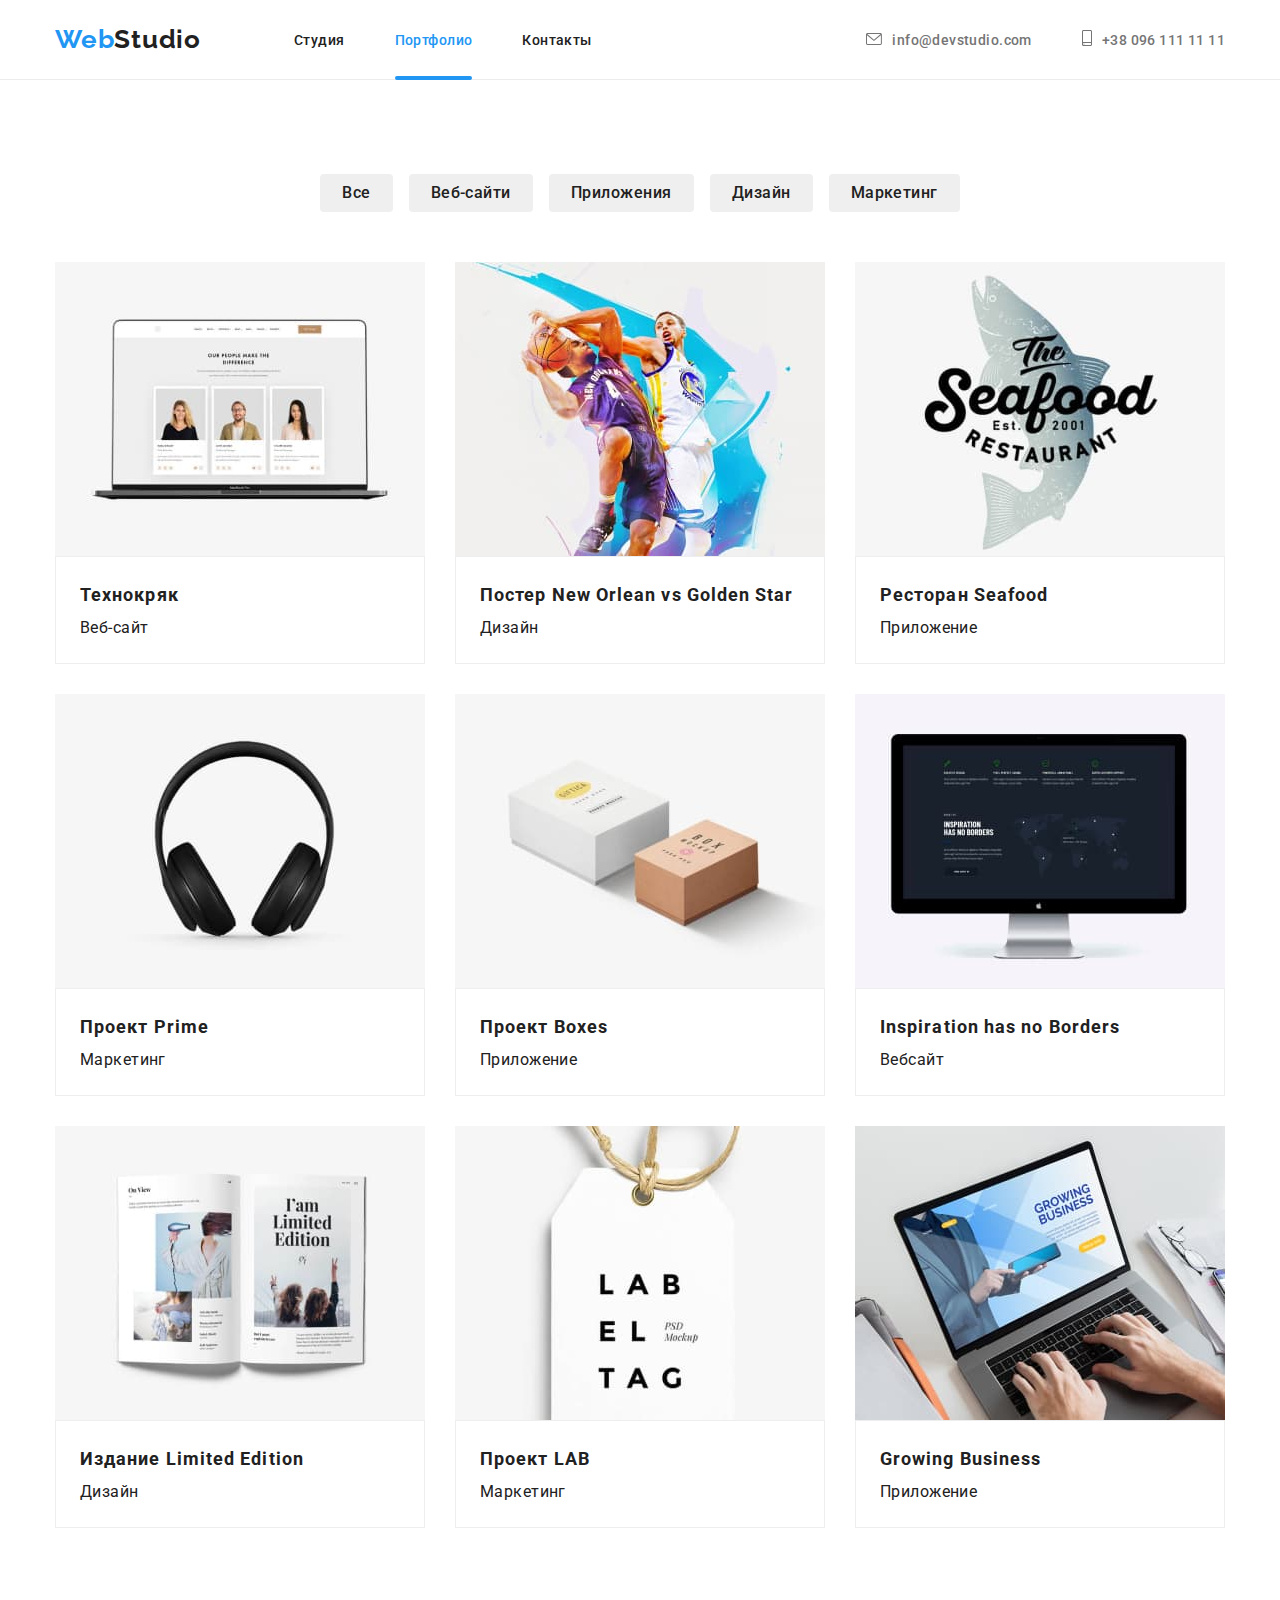
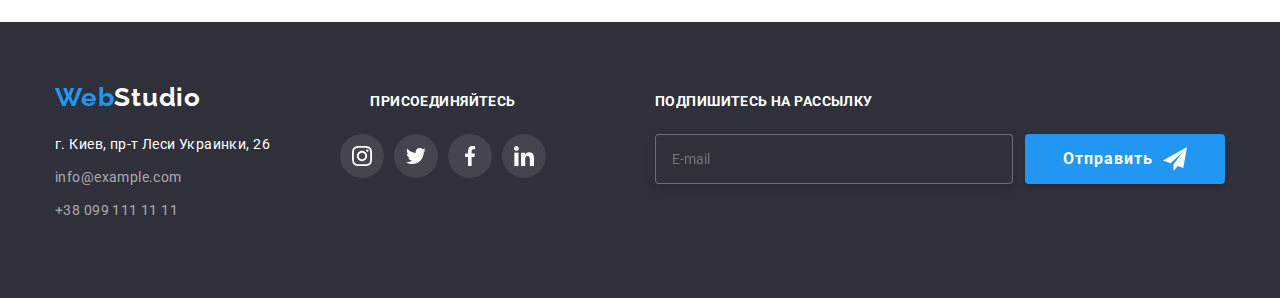
==== portfolio.html @ aaa4b431 "second" ====
<!DOCTYPE html>
<html lang="ru">
  <head>
    <meta charset="UTF-8" />
    <meta http-equiv="X-UA-Compatible" content="IE=edge" />
    <meta name="viewport" content="width=device-width, initial-scale=1.0" />
    <title>WebStudio</title>
    <link
      href="https://fonts.googleapis.com/css2?family=Raleway:wght@700&family=Roboto:wght@400;500;700;900&display=swap"
      rel="stylesheet"
    />
    <link
      rel="stylesheet"
      href="https://cdnjs.cloudflare.com/ajax/libs/modern-normalize/1.0.0/modern-normalize.min.css"
    />
    <link rel="stylesheet" href="./css/style.css" />
    <link rel="stylesheet" href="./css/main.min.css" />
  </head>

  <body class="body">
     <header class="header">
      <div class="conteiner">
        <a href="" class="logo header__logo"><span>Web</span>Studio </a>
        <nav class="nav">
          <ul class="nav__list list">
            <li class="nav__item">
              <a
                class="link  nav__top-link"
                target="_blank"
                href="./index.html"
              >
                Студия</a
              >
            </li>
            <li class="nav__item">
              <a
                class="link currentlink nav__top-link"
                target="_blank"
                href="./portfolio.html"
                >Портфолио</a
              >
            </li>
            <li>
              <a class="link nav__top-link" target="_blank" href="">Контакты</a>
            </li>
          </ul>
        </nav>
        <ul class="list-link list">
          <li class="list-link__item">
            <a class="list-link__contact mail" href="mailto:info@devstudio.com">
              <div class="icon">
              <svg class="list-link__icon" width="16" height="12">
                <use href="./image/symbol-defs.svg#icon-envelope"></use></svg >
              </div>
              info@devstudio.com</a
            >
            <li class="list-link__item">
            <a class="list-link__contact tel" href="tel:+380961111111">
              <div class="icon">
              <svg class="list-link__icon" width="10" height="16">
                <use href="./image/symbol-defs.svg#icon-smartphone"></use></svg>
              </div>
                +38 096 111 11 11</a
            >
          </li>
          </li>
        </ul>
        <button type="button" class="menu-open-btn">
          <svg class="mobile-open-icon" width="40" height="40">
            <use href="./image/symbol-defs.svg#icon-menu-mob"></use>
          </svg>
        </button>
      </div>
      <div class="mob-menu is-hidden">
        <div class="conteiner">
          <div class="mob-menu-top">
            <button type="button" class="menu-close-btn">
              <svg class="mobile-close-icon" width="40" height="40">
                <use href="./image/symbol-defs.svg#icon-close-mob"></use>
              </svg>
            </button>
            <ul class="mob-menu-list list">
              <li class="mob-menu-item">
                <a
                  class="link currentlink mob-link"
                  target="_blank"
                  href="./index.html"
                >
                  Студия</a
                >
              </li>
              <li class="mob-menu-item">
                <a class="link mob-link" target="_blank" href="./portfolio.html"
                  >Портфолио</a
                >
              </li>
              <li class="mob-menu-item">
                <a class="link mob-link" target="_blank" href="">Контакты</a>
              </li>
            </ul>
          </div>
          <div class="mob-menu-bottom">
            <div class="mob-connect">
              <ul class="mob-connect-list list">
                <li class="mob-connect-item">
                  <a
                    class="mob-connect-link-phone tel link"
                    href="tel:+380961111111"
                  >
                    +38 096 111 11 11</a
                  >
                </li>
                <li class="mob-connect-item">
                  <a
                    class="mob-connect-link-email mail link"
                    href="mailto:info@devstudio.com"
                  >
                    info@devstudio.com</a
                  >
                </li>
              </ul>

              <ul class="mob-soc-list list">
                <li class="mob-soc-item">Instagram</li>
                <li class="mob-soc-item">Twitter</li>
                <li class="mob-soc-item">Facebook</li>
                <li class="mob-soc-item">LinkedIn</li>
              </ul>
            </div>
          </div>
        </div>
      </div>
    </header>
    <main>
      <section class="filter section">
        <div class="conteiner">
          <h1 class="visually-hidden">Фильтр</h1>
          <ul class="filter__btn-list list">
            <li class="filter__item">
              <button type="button" class="filter__btn">Все</button>
            </li>
            <li class="filter__item">
              <button type="button" class="filter__btn">Веб-сайти</button>
            </li>
            <li class="filter__item">
              <button type="button" class="filter__btn">Приложения</button>
            </li>
            <li class="filter__item">
              <button type="button" class="filter__btn">Дизайн</button>
            </li>
            <li class="filter__item">
              <button type="button" class="filter__btn">Маркетинг</button>
            </li>
          </ul>
          <ul class="portfolio__list card__set list">
            <li class="card__item portfolio__item">
              <a
                href=""
                target="_blank"
                rel="noopener noreferrer"
                class="portfolio__link link"
              >
                <div class="portfolio__bac">
                  <picture>
                    <source
                      srcset="
                        ./image/img-10.jpg         1x,
                        ./image/portf-des@2x-1.jpg 2x
                      "
                      media="(min-width: 1200px)"
                    />
                    <source
                      srcset="
                        ./image/portf-tab-1.jpg    1x,
                        ./image/portf-tab-1@2x.jpg 2x
                      "
                      media="(min-width: 768px)"
                    />
                    <source
                      srcset="
                        ./image/portf-mob-1.jpg    1x,
                        ./image/portf-mob-1@2x.jpg 2x
                      "
                      media="(max-width: 767px)"
                    />
                    <img src="./image/img-10.jpg" alt="Вебсайт" />
                  </picture>
                  <p class="portfolio__bac-text">
                    Ресурс предлагает комплексные предложения с разным уровнем
                    функционала и сервисов. Все это позволит посетителю получить
                    исчерпывающие сведения о компании или частном лице.
                  </p>
                </div>
                <div class="portfolio__footer">
                  <h2 class="portfolio__title">Технокряк</h2>
                  <p class="portfolio__text">Веб-сайт</p>
                </div>
              </a>
            </li>

            <li class="card__item portfolio__item">
              <a
                href=""
                target="_blank"
                rel="noopener noreferrer"
                class="portfolio__link link"
              >
                <div class="portfolio__bac">
                  <picture>
                    <source
                      srcset="./image/22.jpg 1x, ./image/portf-des@2x-2.jpg 2x"
                      media="(min-width: 1200px)"
                    />
                    <source
                      srcset="
                        ./image/portf-tab-2.jpg    1x,
                        ./image/portf-tab-2@2x.jpg 2x
                      "
                      media="(min-width: 768px)"
                    />
                    <source
                      srcset="
                        ./image/portf-mob-2.jpg    1x,
                        ./image/portf-mob-2@2x.jpg 2x
                      "
                      media="(max-width: 767px)"
                    />
                    <img src="./image/22.jpg" alt="Дизайн" />
                  </picture>

                  <p class="portfolio__bac-text">
                    Ресурс предлагает комплексные предложения с разным уровнем
                    функционала и сервисов. Все это позволит посетителю получить
                    исчерпывающие сведения о компании или частном лице.
                  </p>
                </div>
                <div class="portfolio__footer">
                  <h2 class="portfolio__title">
                    Постер New Orlean vs Golden Star
                  </h2>
                  <p class="portfolio__text">Дизайн</p>
                </div>
              </a>
            </li>

            <li class="card__item portfolio__item">
              <a
                href=""
                target="_blank"
                rel="noopener noreferrer"
                class="portfolio__link link"
              >
                <div class="portfolio__bac">
                  <picture>
                    <source
                      srcset="./image/33.jpg 1x, ./image/portf-des@2x-3.jpg 2x"
                      media="(min-width: 1200px)"
                    />
                    <source
                      srcset="
                        ./image/portf-tab-3.jpg    1x,
                        ./image/portf-tab-3@2x.jpg 2x
                      "
                      media="(min-width: 768px)"
                    />
                    <source
                      srcset="
                        ./image/portf-mob-3.jpg    1x,
                        ./image/portf-mob-3@2x.jpg 2x
                      "
                      media="(max-width: 767px)"
                    />
                    <img src="./image/33.jpg" alt="Логотип" />
                  </picture>
                  <p class="portfolio__bac-text">
                    Ресурс предлагает комплексные предложения с разным уровнем
                    функционала и сервисов. Все это позволит посетителю получить
                    исчерпывающие сведения о компании или частном лице.
                  </p>
                </div>
                <div class="portfolio__footer">
                  <h2 class="portfolio__title">Ресторан Seafood</h2>
                  <p class="portfolio__text">Приложение</p>
                </div>
              </a>
            </li>

            <li class="card__item portfolio__item">
              <a
                href=""
                target="_blank"
                rel="noopener noreferrer"
                class="portfolio__link link"
              >
                <div class="portfolio__bac">
                  <picture>
                    <source
                      srcset="./image/44.jpg 1x, ./image/portf-des@2x-4.jpg 2x"
                      media="(min-width: 1200px)"
                    />
                    <source
                      srcset="
                        ./image/portf-tab-4.jpg    1x,
                        ./image/portf-tab-4@2x.jpg 2x
                      "
                      media="(min-width: 768px)"
                    />
                    <source
                      srcset="
                        ./image/portf-mob-4.jpg    1x,
                        ./image/portf-mob-4@2x.jpg 2x
                      "
                      media="(max-width: 767px)"
                    />
                    <img src="./image/44.jpg" alt="Наушники" />
                  </picture>

                  <p class="portfolio__bac-text">
                    Ресурс предлагает комплексные предложения с разным уровнем
                    функционала и сервисов. Все это позволит посетителю получить
                    исчерпывающие сведения о компании или частном лице.
                  </p>
                </div>
                <div class="portfolio__footer">
                  <h2 class="portfolio__title">Проект Prime</h2>
                  <p class="portfolio__text">Маркетинг</p>
                </div>
              </a>
            </li>

            <li class="card__item portfolio__item">
              <a
                href=""
                target="_blank"
                rel="noopener noreferrer"
                class="portfolio__link link"
              >
                <div class="portfolio__bac">
                  <picture>
                    <source
                      srcset="./image/55.jpg 1x, ./image/portf-des@2x-5.jpg 2x"
                      media="(min-width: 1200px)"
                    />
                    <source
                      srcset="
                        ./image/portf-tab-5.jpg    1x,
                        ./image/portf-tab-5@2x.jpg 2x
                      "
                      media="(min-width: 768px)"
                    />
                    <source
                      srcset="
                        ./image/portf-mob-5.jpg    1x,
                        ./image/portf-mob-5@2x.jpg 2x
                      "
                      media="(max-width: 767px)"
                    />
                    <img src="./image/55.jpg" alt="Коробки" />
                  </picture>
                  <p class="portfolio__bac-text">
                    Ресурс предлагает комплексные предложения с разным уровнем
                    функционала и сервисов. Все это позволит посетителю получить
                    исчерпывающие сведения о компании или частном лице.
                  </p>
                </div>
                <div class="portfolio__footer">
                  <h2 class="portfolio__title">Проект Boxes</h2>
                  <p class="portfolio__text">Приложение</p>
                </div>
              </a>
            </li>

            <li class="card__item portfolio__item">
              <a
                href=""
                target="_blank"
                rel="noopener noreferrer"
                class="portfolio__link link"
              >
                <div class="portfolio__bac">
                  <picture>
                    <source
                      srcset="./image/66.jpg 1x, ./image/portf-des@2x-6.jpg 2x"
                      media="(min-width: 1200px)"
                    />
                    <source
                      srcset="
                        ./image/portf-tab-6.jpg    1x,
                        ./image/portf-tab-6@2x.jpg 2x
                      "
                      media="(min-width: 768px)"
                    />
                    <source
                      srcset="
                        ./image/portf-mob-6.jpg    1x,
                        ./image/portf-mob-6@2x.jpg 2x
                      "
                      media="(max-width: 767px)"
                    />
                    <img src="./image/66.jpg" alt="Компьютер" />
                  </picture>

                  <p class="portfolio__bac-text">
                    Ресурс предлагает комплексные предложения с разным уровнем
                    функционала и сервисов. Все это позволит посетителю получить
                    исчерпывающие сведения о компании или частном лице.
                  </p>
                </div>
                <div class="portfolio__footer">
                  <h2 class="portfolio__title">Inspiration has no Borders</h2>
                  <p class="portfolio__text">Вебсайт</p>
                </div>
              </a>
            </li>

            <li class="card__item portfolio__item">
              <a
                href=""
                target="_blank"
                rel="noopener noreferrer"
                class="portfolio__link link"
              >
                <div class="portfolio__bac">
                  <picture>
                    <source
                      srcset="./image/77.jpg 1x, ./image/portf-des@2x-7.jpg 2x"
                      media="(min-width: 1200px)"
                    />
                    <source
                      srcset="
                        ./image/portf-tab-7.jpg    1x,
                        ./image/portf-tab-7@2x.jpg 2x
                      "
                      media="(min-width: 768px)"
                    />
                    <source
                      srcset="
                        ./image/portf-mob-7.jpg    1x,
                        ./image/portf-mob-7@2x.jpg 2x
                      "
                      media="(max-width: 767px)"
                    />
                    <img src="./image/77.jpg" alt="Журнал" />
                  </picture>

                  <p class="portfolio__bac-text">
                    Ресурс предлагает комплексные предложения с разным уровнем
                    функционала и сервисов. Все это позволит посетителю получить
                    исчерпывающие сведения о компании или частном лице.
                  </p>
                </div>
                <div class="portfolio__footer">
                  <h2 class="portfolio__title">Издание Limited Edition</h2>
                  <p class="portfolio__text">Дизайн</p>
                </div>
              </a>
            </li>

            <li class="card__item portfolio__item">
              <a
                href=""
                target="_blank"
                rel="noopener noreferrer"
                class="portfolio__link link"
              >
                <div class="portfolio__bac">
                  <picture>
                    <source
                      srcset="./image/88.jpg 1x, ./image/portf-des@2x-8.jpg 2x"
                      media="(min-width: 1200px)"
                    />
                    <source
                      srcset="
                        ./image/portf-tab-8.jpg    1x,
                        ./image/portf-tab-8@2x.jpg 2x
                      "
                      media="(min-width: 768px)"
                    />
                    <source
                      srcset="
                        ./image/portf-mob-8.jpg    1x,
                        ./image/portf-mob-8@2x.jpg 2x
                      "
                      media="(max-width: 767px)"
                    />
                    <img src="./image/88.jpg" alt="Этикетка" />
                  </picture>

                  <p class="portfolio__bac-text">
                    Ресурс предлагает комплексные предложения с разным уровнем
                    функционала и сервисов. Все это позволит посетителю получить
                    исчерпывающие сведения о компании или частном лице.
                  </p>
                </div>
                <div class="portfolio__footer">
                  <h2 class="portfolio__title">Проект LAB</h2>
                  <p class="portfolio__text">Маркетинг</p>
                </div>
              </a>
            </li>

            <li class="card__item portfolio__item">
              <a
                href=""
                target="_blank"
                rel="noopener noreferrer"
                class="portfolio__link link"
              >
                <div class="portfolio__bac">
                  <picture>
                    <source
                      srcset="./image/99.jpg 1x, ./image/portf-des@2x-9.jpg 2x"
                      media="(min-width: 1200px)"
                    />
                    <source
                      srcset="
                        ./image/portf-tab-9.jpg    1x,
                        ./image/portf-tab-9@2x.jpg 2x
                      "
                      media="(min-width: 768px)"
                    />
                    <source
                      srcset="
                        ./image/portf-mob-9.jpg    1x,
                        ./image/portf-mob-9@2x.jpg 2x
                      "
                      media="(max-width: 767px)"
                    />
                    <img src="./image/99.jpg" alt="Ноутбук" />
                  </picture>

                  <p class="portfolio__bac-text">
                    Ресурс предлагает комплексные предложения с разным уровнем
                    функционала и сервисов. Все это позволит посетителю получить
                    исчерпывающие сведения о компании или частном лице.
                  </p>
                </div>
                <div class="portfolio__footer">
                  <h2 class="portfolio__title">Growing Business</h2>
                  <p class="portfolio__text">Приложение</p>
                </div>
              </a>
            </li>
          </ul>
        </div>
      </section>
    </main>
     <footer class="footer">
      <div class="conteiner footer-conteiner">
        <div class="footer__top">
        <div class="footer__contant">
          <a href="" class="logo footer__logo"
            >Web<span class="logo__footer-accent">Studio</span></a
          >
          <address>
            <ul class="footer__list list">
              <li class="footer__item">
                <a
                  href="https://goo.gl/maps/t49kkBEcWEuTb8Tj7"
                  target="_blank"
                  rel="noopener noreferrer"
                  class="footer__link address link"
                  >г. Киев, пр-т Леси Украинки, 26</a
                >
              </li>
              <li class="footer__item">
                <a href="mailto:info@example.com" class="footer__link footer-address link"
                  >info@example.com</a
                >
              </li>
              <li class="footer__item">
                <a href="tel:+380991111111" class="footer__link footer-address link"
                  >+38 099 111 11 11</a
                >
              </li>
            </ul>
          </address>
        </div>
        <div class="footer__soc-contant">
          <p class="footer__title">присоединяйтесь</p>
          <ul class="soc__list list">
            <li class="soc__item">
              <a
                href=""
                target="_blank"
                rel="noopener noreferrer"
                class="soc__link link"
              >
                <svg class="soc__icon" width="20px" height="20px">
                  <use href="./image/symbol-defs.svg#icon-instagram-2"></use>
                </svg>
              </a>
            </li>
            <li class="soc__item">
              <a
                href=""
                target="_blank"
                rel="noopener noreferrer"
                class="soc__link link"
              >
                <svg class="soc__icon" width="20px" height="20px">
                  <use href="./image/symbol-defs.svg#icon-Group"></use>
                </svg>
              </a>
            </li>
            <li class="soc__item">
              <a
                href=""
                target="_blank"
                rel="noopener noreferrer"
                class="soc__link link"
              >
                <svg class="soc__icon" width="20px" height="20px">
                  <use href="./image/symbol-defs.svg#icon-facebook-1"></use>
                </svg>
              </a>
            </li>
            <li class="soc__item">
              <a
                href=""
                target="_blank"
                rel="noopener noreferrer"
                class="soc__link link"
              >
                <svg class="soc__icon" width="20px" height="20px">
                  <use href="./image/symbol-defs.svg#icon-linkedin-1"></use>
                </svg>
              </a>
            </li>
          </ul>
        </div>
        </div>
        <div class="footer__form-contant">
          <p class="footer__title footer__title-soc">Подпишитесь на рассылку</p>
          <form class="footer__send">
            <div class="footer__form-wrap">
            <input
              type="email"
              class="footer__input"
              name="E-mail"
              placeholder="E-mail"
            />
            <button type="submit" class="hero__btn footer__btn btn">
              Отправить
              <svg class="footer__send-icon" width="24px" height="24px">
                <use href="./image/symbol-defs.svg#icon-send"></use>
              </svg>
            </button>
          </form>
          </div>
        </div>
      </div>
    </footer>
    <script src="./js/modal.js"></script>
    <script src="./js/mobile-menu.js"></script>
  </body>
</html>
---- css/main.min.css ----
.body{font-family:"Roboto",sans-serif;font-weight:400;font-size:14px;line-height:1.71;letter-spacing:.03em;color:var(--dark-color)}.link{text-decoration:none;color:inherit}.list{list-style:none}h1,h2,h3,h4,h5,p{margin:0}ul,ol{margin:0;padding-left:0}button{cursor:pointer}img{display:block;max-width:100%;height:auto;width:100%}.logo{font-family:"Raleway",sans-serif;font-weight:700;font-size:26px;line-height:1.2;letter-spacing:.03em;color:var(--blue-color);text-decoration:none}.logo__header-accent{color:var(--logo-color)}.logo__footer-accent{color:var(--white-color)}.section{padding-top:60px;padding-bottom:60px}@media screen and (min-width: 1200px){.section{padding-top:94px;padding-bottom:94px}}.card-set{display:flex;flex-wrap:wrap;column-gap:var(--card-gap-left);row-gap:var(--card-gap-top)}@media screen and (min-width: 768px){.card-set{--card-item: 2}}.card-item{flex-basis:calc((100% - (var(--card-item) - 1)*var(--card-gap-left))/var(--card-item))}.conteiner{width:100%;margin:auto;padding-left:15px;padding-right:15px}@media screen and (min-width: 480px){.conteiner{width:480px}}@media screen and (min-width: 768px){.conteiner{width:780px}}@media screen and (min-width: 1200px){.conteiner{width:1200px}}.item-title{font-weight:700;font-size:14px;line-height:1.14;letter-spacing:.03em;text-transform:uppercase}.title{font-weight:700;font-size:36px;line-height:1.16;text-align:center;margin-bottom:50px;letter-spacing:.03em;color:var(--black-color)}.button{font-weight:700;font-size:16px;line-height:1.88;display:flex;align-items:center;text-align:center;letter-spacing:.06em;color:var(--white-color)}.button__btn:hover,.button__btn:focus{background-color:var(--dark-blue-color)}.soc__list{display:flex;justify-content:center}.soc__item{width:44px;height:44px;margin-right:10px}.soc__item:last-child{margin-right:0}.soc__link{width:100%;height:100%;border-radius:50%;display:flex;align-items:center;justify-content:center;transition:fill var(--cubic-bezier),background-color var(--cubic-bezier)}.soc__link:hover,.soc__link:focus{background-color:var(--blue-color);color:var(--white-color)}.soc__icon{fill:currentColor}.header__logo{font-size:24px;font-weight:700;line-height:1.17;text-decoration:none;font-family:"Raleway",sans-serif;color:var(--black-color)}@media screen and (min-width: 1200px){.header__logo{font-size:26px;line-height:1.19}}.link{color:var(--black-color);text-decoration:none}.header__logo{padding:16px 0}@media screen and (min-width: 768px){.header__logo{margin-right:88px;padding:26px 0}}@media screen and (min-width: 1200px){.header__logo{margin-right:93px;padding-top:24px;padding-bottom:25px}}.header{height:80px;border-bottom:1px solid #ececec;width:100vw;max-height:60px}@media screen and (min-width: 768px){.header{max-height:80px}}.header .conteiner{display:flex;align-items:center}.currentlink{color:var(--blue-color)}span{color:var(--blue-color)}.nav{display:none}@media screen and (min-width: 768px){.nav{display:flex}}.nav__list{font-size:14px;font-weight:500;line-height:1.19;letter-spacing:.02;display:flex;align-items:center;color:var(--black-color)}.list-link{display:none}@media screen and (min-width: 768px){.list-link{display:flex;flex-wrap:wrap;margin-left:84px;align-items:center}}@media screen and (min-width: 768px)and (min-width: 1200px){.list-link{flex-wrap:nowrap;margin-left:auto}}.nav__top-link{transition:color var(--cubic-bezier)}.nav__top-link:hover,.nav__top-link:focus{color:var(--blue-color)}.list-link__icon{fill:var(--dark-color);margin-right:8px}@media screen and (min-width: 1200px){.list-link__icon{margin-right:10px}}.list-link__contact:hover .list-link__icon,.list-link__contact:focus .list-link__icon{fill:var(--blue-color)}.list-link__contact{font-size:12px;line-height:1.1666666667;font-weight:500;text-decoration:none;color:var(--dark-color);display:flex;align-items:center;transition:color var(--cubic-bezier)}@media screen and (min-width: 1200px){.list-link__contact{font-size:14px;line-height:1.1428571429}}.list-link__contact:hover,.list-link__contact:focus{color:var(--blue-color)}.list-link__item:not(:last-child){margin-bottom:10px}@media screen and (min-width: 1200px){.list-link__item:not(:last-child){margin-bottom:0;margin-right:50px}}.nav__item{position:relative}.nav__item:not(:last-child){margin-right:50px}@media screen and (min-width: 768px){.link.currentlink::after{content:"";position:absolute;width:100%;height:4px;background-color:var(--blue-color);border-radius:2px;left:0;bottom:-32px}}.menu-open-btn{display:block;margin-left:auto;background-color:var(--white-color);border:none}.menu-close-btn{position:absolute;top:12px;right:25px;display:block;background-color:var(--white-color);border:none}.menu-open-btn:hover,.menu-close-btn:hover{fill:var(--blue-color)}@media screen and (min-width: 768px){.menu-open-btn{display:none}}.mob-menu{position:fixed;top:0;left:0;z-index:10;background-color:var(--white-color);width:100vw;height:100vh}.mob-menu .conteiner{position:relative;padding-top:48px;padding-bottom:48px;padding-left:40px;display:flex;flex-direction:column;justify-content:space-between;align-items:flex-start;height:100%;overflow-y:auto}@media screen and (min-width: 768px){.mob-menu{display:none}}.mob-menu-item{font-weight:500;font-size:40px;line-height:1.175;letter-spacing:.02em;color:var(--black-color)}.mob-menu-item .mob-link:hover{color:var(--blue-color)}.mob-menu-item:not(:last-child){margin-bottom:36px}.mob-connect-item:not(:last-child){margin-bottom:32px}.mob-connect-link-phone{font-weight:500;font-size:34px;line-height:1.1764705882;letter-spacing:.02em;color:var(--blue-color)}.mob-connect-link-email{font-weight:500;font-size:24px;line-height:1.1666666667;letter-spacing:.02em;color:var(--dark-color)}.mob-soc-list{position:relative;display:flex;flex-wrap:wrap;margin-top:64px;font-weight:500;font-size:18px;line-height:1.2222222222;letter-spacing:.02em;color:var(--blue-color)}.mob-soc-item:not(:last-child){margin-right:10px;padding-right:10px;border-right:1px solid rgba(33,33,33,.2)}.hero{max-width:767px;height:400px;margin:auto;padding:118px 0;text-align:center;background-color:var(--footer-color);background-image:linear-gradient(rgba(47, 48, 58, 0.4), rgba(47, 48, 58, 0.4)),url(../image/header-mob.jpg);background-repeat:no-repeat;background-size:cover}@media(min-device-pixel-ratio: 2),(min-resolution: 192dpi),(min-resolution: 2dppx){.hero{background-image:linear-gradient(rgba(47, 48, 58, 0.4), rgba(47, 48, 58, 0.4)),url(../image/header-mob2x.jpg)}}@media screen and (min-width: 768px){.hero{max-width:1199px;background-image:linear-gradient(rgba(47, 48, 58, 0.4), rgba(47, 48, 58, 0.4)),url(../image/header-tab.jpg)}}@media screen and (min-width: 768px)and (min-device-pixel-ratio: 2),screen and (min-width: 768px)and (min-resolution: 192dpi),screen and (min-width: 768px)and (min-resolution: 2dppx){.hero{background-image:linear-gradient(rgba(47, 48, 58, 0.4), rgba(47, 48, 58, 0.4)),url(../image/header-tab2x.jpg)}}@media screen and (min-width: 1200px){.hero{max-width:1600px;height:600px;padding:200px 0;background-image:linear-gradient(rgba(47, 48, 58, 0.4), rgba(47, 48, 58, 0.4)),url(../image/hero.jpg)}}@media screen and (min-width: 1200px)and (min-device-pixel-ratio: 2),screen and (min-width: 1200px)and (min-resolution: 192dpi),screen and (min-width: 1200px)and (min-resolution: 2dppx){.hero{background-image:linear-gradient(rgba(47, 48, 58, 0.4), rgba(47, 48, 58, 0.4)),url(../image/hero-2x.jpg)}}.hero__title{font-size:26px;font-weight:900;line-height:1.6;letter-spacing:.06em;margin-right:auto;margin-left:auto;text-align:center;text-transform:uppercase;color:var(--white-color);margin-bottom:30px}@media screen and (min-width: 1200px){.hero__title{font-size:44px;line-height:1.4;max-width:700px}}.hero__btn{font-family:inherit;font-weight:700;font-size:16px;line-height:1.88;border:0px;min-width:200px;margin-left:auto;margin-right:auto;display:flex;justify-content:center;align-items:center;padding:10px 32px;letter-spacing:.06em;color:var(--white-color);background-color:var(--blue-color);box-shadow:0px 4px 4px rgba(0,0,0,.15);border-radius:4px;transition:background-color var(--cubic-bezier),box-shadow var(--cubic-bezier),border-radius var(--cubic-bezier)}.hero__btn:hover,.hero__btn:focus{background-color:var(--dark-blue-color)}.peculiarities__list{display:flex;flex-wrap:wrap;gap:30px}.peculiarities__item{width:100%}@media screen and (min-width: 768px){.peculiarities__item{width:calc((100% - 30px)/2)}}@media screen and (min-width: 1200px){.peculiarities__item{width:calc((100% - 90px)/4)}}.peculiarities__title{margin-bottom:10px;color:var(--black-color);text-align:center}@media screen and (min-width: 768px){.peculiarities__title{text-align:start}}.peculiarities__item::before{content:"";display:block;height:120px;border-radius:4px;margin-bottom:30px;background:var(--grey-color);background-position:50% 50%;background-repeat:no-repeat}.icon-rect::before{background-image:url(../image/antenna.svg)}.icon-clock::before{background-image:url(../image/clock.svg)}.icon-diagram::before{background-image:url(../image/diagram.svg)}.icon-ilon::before{background-image:url(../image/astronaut.svg)}.about{padding-top:0}@media screen and (max-width: 1199px){.about{display:none}}.about__list{display:flex;gap:30px}.about__item{position:relative}.about__text{display:flex;align-items:center;justify-content:center;position:absolute;color:var(--white-color);bottom:0;background:rgba(47,48,58,.8);width:100%;padding:27px}.team{background:var(--grey-color)}.team__container{padding:30px}.team__title{font-weight:500;color:var(--black-color);margin-bottom:10px}.team__text{margin-bottom:16px}.team__list{display:flex;flex-wrap:wrap;gap:30px}.team__item{width:100%;text-align:center;box-shadow:0px 1px 3px rgba(0,0,0,.12),0px 1px 1px rgba(0,0,0,.14),0px 2px 1px rgba(0,0,0,.2);border-radius:0px 0px 4px 4px}@media screen and (min-width: 768px){.team__item{width:calc((100% - 30px)/2)}}@media screen and (min-width: 1200px){.team__item{width:calc((100% - 90px)/4)}}.team__text,.team__title{font-size:16px;line-height:1.19}.clients__list{--card-item: 6;display:flex;flex-wrap:wrap;gap:30px}.clients__item{color:var(--soc__grey-color);width:calc((100% - 30px)/2)}@media screen and (min-width: 768px){.clients__item{width:calc((100% - 60px)/3)}}@media screen and (min-width: 1200px){.clients__item{width:calc((100% - 150px)/6)}}.clients__item:last-child{margin-right:none}.clients__soc__icon{fill:currentColor}.clients__link{color:inherit;display:flex;fill:var(--soc__grey-color);height:92px;border:1px solid #afb1b8;border-radius:4px;display:flex;align-items:center;justify-content:center;border-radius:4px;transition:fill var(--cubic-bezier),border var(--cubic-bezier)}.clients__link:focus,.clients__link:hover{color:var(--blue-color);border:1px solid var(--blue-color)}.footer{padding-bottom:60px;background:var(--footer-color)}@media screen and (min-width: 768px){.footer__top{display:flex;justify-content:space-evenly;align-items:baseline}}.footer__logo{display:block;text-align:center;font-weight:700;font-size:26px;line-height:1.1923076923;margin-bottom:20px}@media screen and (min-width: 1200px){.footer__logo{text-align:start}}.footer__link{transition:color 250ms cubic-bezier(0.4, 0, 0.2, 1)}.footer__link:not(:last-child){margin-bottom:8px}.footer__link:hover,.footer__link:focus{color:var(--blue-color)}.footer__list{display:block;text-align:center}@media screen and (min-width: 1200px){.footer__list{text-align:start}}.footer__soc-contant{margin-top:60px}.footer-address{font-size:14px;line-height:1.71;letter-spacing:.03;color:rgba(255,255,255,.6)}@media screen and (min-width: 1200px){.footer-conteiner{display:flex;align-items:baseline}}.address{font-size:14px;line-height:1.71;letter-spacing:.03;font-style:normal;color:var(--white-color)}.footer__contant{padding-top:60px}@media screen and (min-width: 1200px){.footer__contant{display:flex;flex-direction:column;margin-right:70px}}.footer-address{display:block;margin-top:9px;font-style:normal}.footer__title{text-align:center;font-size:14px;font-weight:700;line-height:1.71;letter-spacing:.03;text-transform:uppercase;color:var(--white-color)}@media screen and (min-width: 1200px){.footer__title-soc{text-align:start}}.soc__list{margin-bottom:60px;display:flex;justify-content:center;margin-top:20px}.footer .soc__link{color:var(--white-color);background:rgba(255,255,255,.1);border-radius:50%;transition:background-color var(--cubic-bezier)}.footer .soc__link:hover,.footer .soc__link:focus{background-color:var(--blue-color)}.footer__input{width:100%;height:50px;background-color:var(--footer-color);color:rgba(255,255,255,.6);padding-left:16px;margin-bottom:20px;outline:none;border:1px solid rgba(255,255,255,.3);filter:drop-shadow(0px 4px 4px rgba(0, 0, 0, 0.15));border-radius:4px}@media screen and (min-width: 768px){.footer__input{width:450px}}@media screen and (min-width: 1200px){.footer__input{width:358px}}.footer__btn{font-size:16px;font-weight:700;line-height:1.88;letter-spacing:.06;display:flex;align-items:center;justify-content:center;width:200px;height:50px;background:#2196f3;box-shadow:0px 4px 4px rgba(0,0,0,.15);border-radius:4px;margin:0 auto;cursor:pointer;color:#fff;border:none}@media screen and (min-width: 1200px){.footer__btn{margin-left:12px}}@media screen and (min-width: 768px){.footer__form-contant{margin-top:60px}}@media screen and (min-width: 1200px){.footer__form-contant{margin-top:0;margin-left:auto}}.footer__form-wrap{margin-top:20px}@media screen and (min-width: 768px){.footer__form-wrap{text-align:center}}@media screen and (min-width: 1200px){.footer__form-wrap{display:flex}}.footer__send-icon{margin-left:10px}.filter{padding-top:60px}@media screen and (min-width: 1200px){.filter{padding-top:94px}}.filter__btn-list{display:flex;flex-wrap:wrap;align-items:center;gap:15px 8px;margin-bottom:40px}@media screen and (min-width: 768px){.filter__btn-list{margin-bottom:30px;justify-content:center}}@media screen and (min-width: 1200px){.filter__btn-list{margin-bottom:50px}}.filter__item:not(:last-child){margin-right:8px}.filter__btn{font-family:"Roboto";font-weight:500;font-size:16px;line-height:1.62;padding:6px 22px;border-radius:4px;border:none;text-align:center;letter-spacing:.03em;color:var(--black-color);transition:background-color var(--cubic-bezier),box-shadow var(--cubic-bezier),color var(--cubic-bezier)}.filter__btn:hover,.filter__btn:focus{color:var(--white-color);background-color:var(--blue-color);box-shadow:0px 3px 1px rgba(0,0,0,.1),0px 1px 2px rgba(0,0,0,.08),0px 2px 2px rgba(0,0,0,.12)}.portfolio__list{display:flex;flex-wrap:wrap;gap:30px}.portfolio__link{display:block;transition:box-shadow var(--cubic-bezier)}.portfolio__link:focus,.portfolio__link:hover{box-shadow:0px 1px 1px rgba(0,0,0,.12),0px 4px 4px rgba(0,0,0,.06),1px 4px 6px rgba(0,0,0,.16)}.portfolio__title{font-weight:700;font-size:18px;line-height:2;letter-spacing:.06em;color:var(--black-color)}.portfolio__bac{position:relative;overflow:hidden}.portfolio__bac-text{position:absolute;top:0;height:100%;font-size:18px;line-height:1.56;padding:63px 24px;background-color:rgba(33,150,243,.9);color:var(--white-color);transform:translateY(100%);transition:transform var(--cubic-bezier),background-color var(--cubic-bezier),color var(--cubic-bezier)}.portfolio__link:hover .portfolio__bac-text,.portfolio__link:focus .portfolio__bac-text{transform:translateY(0)}.portfolio__text{font-size:16px;line-height:1.88}.portfolio__footer{border:1px solid #eee;padding:20px 24px}.backdrop{width:100%;height:100%;background:rgba(0,0,0,.8);position:fixed;top:0;transition:opacity var(--cubic-bezier),visibility var(--cubic-bezier)}.backdrop.is-hidden .modal{transform:translate(-50%, -50%) scale(0)}.modal{width:100%;max-width:450px;position:absolute;top:50%;left:50%;background:var(--white-color);padding:40px;box-shadow:0px 1px 3px rgba(0,0,0,.12),0px 1px 1px rgba(0,0,0,.14),0px 2px 1px rgba(0,0,0,.2);border-radius:4px;transform:translate(-50%, -50%) scale(1);transition:transform var(--cubic-bezier)}@media screen and (min-width: 1200px){.modal{border-radius:4px;width:100%;max-width:528px}}.modal__title{font-weight:700;font-size:20px;line-height:1.15;text-align:center;letter-spacing:.03em;margin-bottom:12px;color:var(--black-color)}.modal__field{margin-bottom:10px}.modal__icon{position:absolute;left:12px;top:50%;transform:translateY(-50%);transition:fill var(--cubic-bezier)}.modal__text{display:flex;flex-wrap:wrap;margin-bottom:20px}.modal__label{display:block;font-size:12px;line-height:1.16;letter-spacing:.01em;margin-bottom:4px;color:var(--dark-color);transform-origin:border var(--cubic-bezier)}.modal__btn{width:30px;height:30px;border:1px solid #999;border-radius:50%;background-color:rgba(0,0,0,0);position:absolute;top:10px;right:10px;display:flex;align-items:center;justify-content:center;padding:0;transition:fill var(--cubic-bezier)}.modal__btn__btn:hover,.modal__btn__btn:focus{fill:var(--blue-color)}.is-hidden{visibility:hidden;opacity:0;pointer-events:none}.wrap{position:relative}.modal__input:hover+.modal__icon,.modal__input:focus+.modal__icon{fill:var(--blue-color)}.modal__input{width:100%;height:40px;font-size:14px;line-height:1.16;letter-spacing:.01em;padding-left:42px;border:1px solid rgba(33,33,33,.2);border-radius:4px;transition:border var(--cubic-bezier)}.modal__input__input:hover,.modal__input__input:focus{border:1px solid var(--blue-color)}.modal__area-text{width:100%;height:120px;padding:12px 16px;border:1px solid rgba(33,33,33,.2);border-radius:4px;resize:none;font-weight:400;font-size:12px;line-height:1.16;letter-spacing:.01em;color:rgba(117,117,117,.5);resize:none}.modal__area-text:hover,.modal__area-text:focus{border:1px solid var(--blue-color)}.checkbox__field{position:relative;display:flex;align-items:center;margin-bottom:30px}.checkbox__input{position:absolute;top:0;left:0}.checkbox__text{width:100%;display:block;align-items:center;font-size:12px;line-height:1.16;letter-spacing:.03em}@media screen and (min-width: 1200px){.checkbox__text{font-size:14px;line-height:1.71}}.checkbox__span{width:16px;height:15px;position:relative;border:2px solid #212121;border-radius:3px;background-color:rgba(0,0,0,0);margin-right:5px;display:inline-flex;justify-content:center;align-items:center;transition:backgraund-color var(--cubic-bezier),border var(--cubic-bezier)}.check__icon{width:100%;height:100%;fill:rgba(0,0,0,0);position:absolute;top:50%;left:50%;transform:translate(-50%, -50%);transition:fill var(--cubic-bezier)}.checkbox__input:focus+.checkbox__text span,.checkbox__input:hover+.checkbox__text span{border-color:var(--blue-color)}.checkbox__input:checked+.checkbox__text span{background-color:var(--blue-color);border:2px solid var(--blue-color)}.checkbox__input:checked+.checkbox__text .check__icon{fill:var(--white-color)}.checkbox__link{text-decoration-line:underline;margin-left:1px;color:var(--blue-color);border-bottom:1px solid var(--blue-color)}.visually-hidden{position:absolute;white-space:nowrap;width:1px;height:1px;overflow:hidden;border:0;padding:0;clip:rect(0 0 0 0);clip-path:inset(50%);margin:-1px}:root{--black-color: #212121;--dark-color: #757575;--white-color: #ffffff;--blue-color: #2196f3;--grey-color: #F5F4FA;--logo-color: #000000;--footer-color: #2F303A;--card-gap-top: 30px;--card-gap-left: 30px;--card-item: 3;--soc__grey-color: #AFB1B8;--cubic-bezier: 250ms cubic-bezier(0.4, 0, 0.2, 1);--dark-blue-color: #188CE8}/*# sourceMappingURL=main.min.css.map */
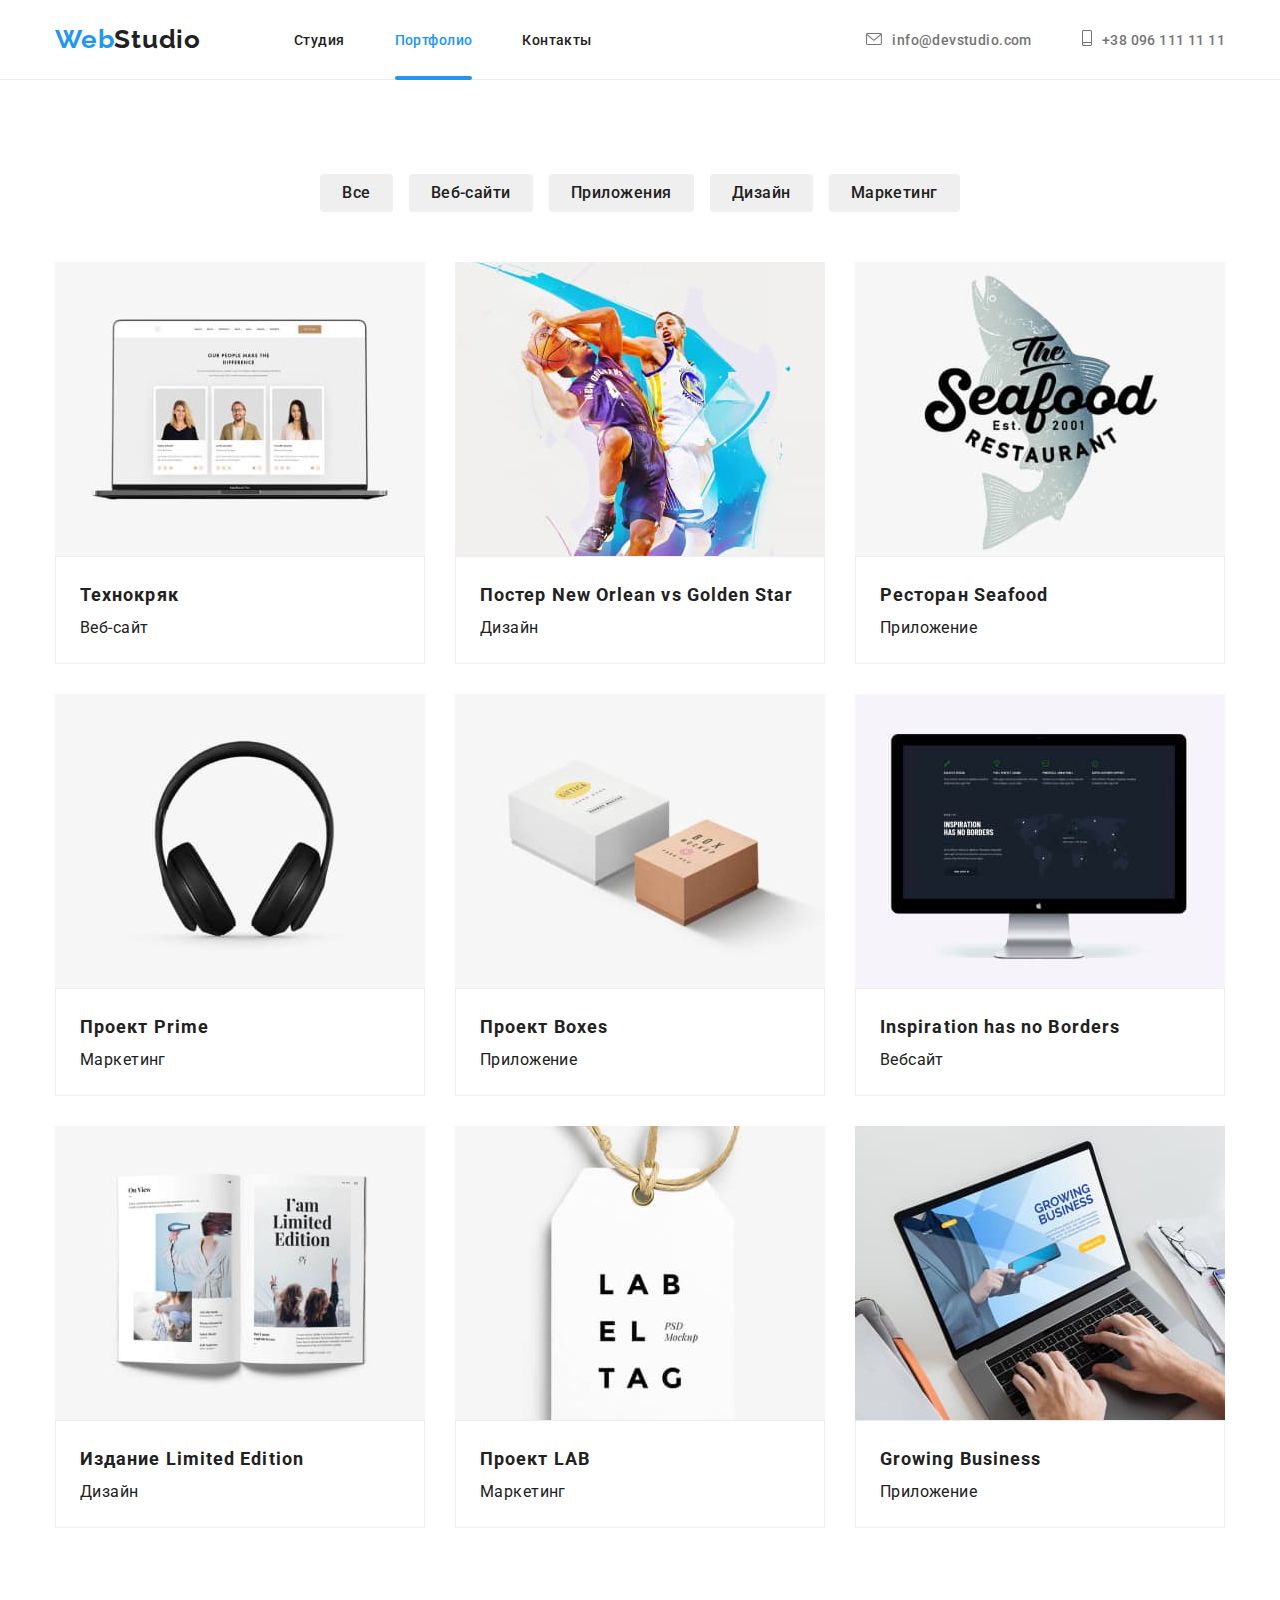
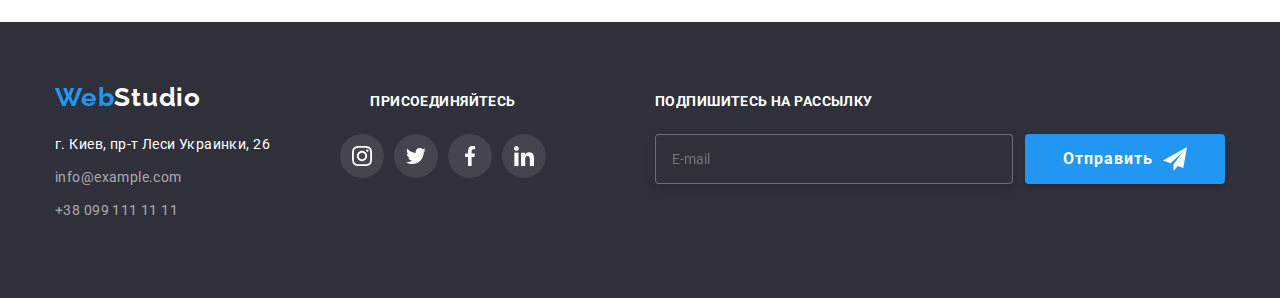
==== commit 4fa64c3f: "four" ====
--- a/portfolio.html
+++ b/portfolio.html
@@ -18,17 +18,13 @@
   </head>
 
   <body class="body">
-     <header class="header">
+    <header class="header">
       <div class="conteiner">
         <a href="" class="logo header__logo"><span>Web</span>Studio </a>
         <nav class="nav">
           <ul class="nav__list list">
             <li class="nav__item">
-              <a
-                class="link  nav__top-link"
-                target="_blank"
-                href="./index.html"
-              >
+              <a class="link nav__top-link" target="_blank" href="./index.html">
                 Студия</a
               >
             </li>
@@ -49,20 +45,23 @@
           <li class="list-link__item">
             <a class="list-link__contact mail" href="mailto:info@devstudio.com">
               <div class="icon">
-              <svg class="list-link__icon" width="16" height="12">
-                <use href="./image/symbol-defs.svg#icon-envelope"></use></svg >
+                <svg class="list-link__icon" width="16" height="12">
+                  <use href="./image/symbol-defs.svg#icon-envelope"></use>
+                </svg>
               </div>
               info@devstudio.com</a
             >
-            <li class="list-link__item">
+          </li>
+
+          <li class="list-link__item">
             <a class="list-link__contact tel" href="tel:+380961111111">
               <div class="icon">
-              <svg class="list-link__icon" width="10" height="16">
-                <use href="./image/symbol-defs.svg#icon-smartphone"></use></svg>
+                <svg class="list-link__icon" width="10" height="16">
+                  <use href="./image/symbol-defs.svg#icon-smartphone"></use>
+                </svg>
               </div>
-                +38 096 111 11 11</a
+              +38 096 111 11 11</a
             >
-          </li>
           </li>
         </ul>
         <button type="button" class="menu-open-btn">
@@ -545,109 +544,113 @@
         </div>
       </section>
     </main>
-     <footer class="footer">
+    <footer class="footer">
       <div class="conteiner footer-conteiner">
         <div class="footer__top">
-        <div class="footer__contant">
-          <a href="" class="logo footer__logo"
-            >Web<span class="logo__footer-accent">Studio</span></a
-          >
-          <address>
-            <ul class="footer__list list">
-              <li class="footer__item">
+          <div class="footer__contant">
+            <a href="" class="logo footer__logo"
+              >Web<span class="logo__footer-accent">Studio</span></a
+            >
+            <address>
+              <ul class="footer__list list">
+                <li class="footer__item">
+                  <a
+                    href="https://goo.gl/maps/t49kkBEcWEuTb8Tj7"
+                    target="_blank"
+                    rel="noopener noreferrer"
+                    class="footer__link address link"
+                    >г. Киев, пр-т Леси Украинки, 26</a
+                  >
+                </li>
+                <li class="footer__item">
+                  <a
+                    href="mailto:info@example.com"
+                    class="footer__link footer-address link"
+                    >info@example.com</a
+                  >
+                </li>
+                <li class="footer__item">
+                  <a
+                    href="tel:+380991111111"
+                    class="footer__link footer-address link"
+                    >+38 099 111 11 11</a
+                  >
+                </li>
+              </ul>
+            </address>
+          </div>
+          <div class="footer__soc-contant">
+            <p class="footer__title">присоединяйтесь</p>
+            <ul class="soc__list list">
+              <li class="soc__item">
                 <a
-                  href="https://goo.gl/maps/t49kkBEcWEuTb8Tj7"
+                  href=""
                   target="_blank"
                   rel="noopener noreferrer"
-                  class="footer__link address link"
-                  >г. Киев, пр-т Леси Украинки, 26</a
+                  class="soc__link link"
                 >
+                  <svg class="soc__icon" width="20px" height="20px">
+                    <use href="./image/symbol-defs.svg#icon-instagram-2"></use>
+                  </svg>
+                </a>
               </li>
-              <li class="footer__item">
-                <a href="mailto:info@example.com" class="footer__link footer-address link"
-                  >info@example.com</a
+              <li class="soc__item">
+                <a
+                  href=""
+                  target="_blank"
+                  rel="noopener noreferrer"
+                  class="soc__link link"
                 >
+                  <svg class="soc__icon" width="20px" height="20px">
+                    <use href="./image/symbol-defs.svg#icon-Group"></use>
+                  </svg>
+                </a>
               </li>
-              <li class="footer__item">
-                <a href="tel:+380991111111" class="footer__link footer-address link"
-                  >+38 099 111 11 11</a
+              <li class="soc__item">
+                <a
+                  href=""
+                  target="_blank"
+                  rel="noopener noreferrer"
+                  class="soc__link link"
                 >
+                  <svg class="soc__icon" width="20px" height="20px">
+                    <use href="./image/symbol-defs.svg#icon-facebook-1"></use>
+                  </svg>
+                </a>
+              </li>
+              <li class="soc__item">
+                <a
+                  href=""
+                  target="_blank"
+                  rel="noopener noreferrer"
+                  class="soc__link link"
+                >
+                  <svg class="soc__icon" width="20px" height="20px">
+                    <use href="./image/symbol-defs.svg#icon-linkedin-1"></use>
+                  </svg>
+                </a>
               </li>
             </ul>
-          </address>
-        </div>
-        <div class="footer__soc-contant">
-          <p class="footer__title">присоединяйтесь</p>
-          <ul class="soc__list list">
-            <li class="soc__item">
-              <a
-                href=""
-                target="_blank"
-                rel="noopener noreferrer"
-                class="soc__link link"
-              >
-                <svg class="soc__icon" width="20px" height="20px">
-                  <use href="./image/symbol-defs.svg#icon-instagram-2"></use>
-                </svg>
-              </a>
-            </li>
-            <li class="soc__item">
-              <a
-                href=""
-                target="_blank"
-                rel="noopener noreferrer"
-                class="soc__link link"
-              >
-                <svg class="soc__icon" width="20px" height="20px">
-                  <use href="./image/symbol-defs.svg#icon-Group"></use>
-                </svg>
-              </a>
-            </li>
-            <li class="soc__item">
-              <a
-                href=""
-                target="_blank"
-                rel="noopener noreferrer"
-                class="soc__link link"
-              >
-                <svg class="soc__icon" width="20px" height="20px">
-                  <use href="./image/symbol-defs.svg#icon-facebook-1"></use>
-                </svg>
-              </a>
-            </li>
-            <li class="soc__item">
-              <a
-                href=""
-                target="_blank"
-                rel="noopener noreferrer"
-                class="soc__link link"
-              >
-                <svg class="soc__icon" width="20px" height="20px">
-                  <use href="./image/symbol-defs.svg#icon-linkedin-1"></use>
-                </svg>
-              </a>
-            </li>
-          </ul>
-        </div>
+          </div>
         </div>
         <div class="footer__form-contant">
           <p class="footer__title footer__title-soc">Подпишитесь на рассылку</p>
           <form class="footer__send">
             <div class="footer__form-wrap">
-            <input
-              type="email"
-              class="footer__input"
-              name="E-mail"
-              placeholder="E-mail"
-            />
-            <button type="submit" class="hero__btn footer__btn btn">
-              Отправить
-              <svg class="footer__send-icon" width="24px" height="24px">
-                <use href="./image/symbol-defs.svg#icon-send"></use>
-              </svg>
-            </button>
+              <input
+                type="email"
+                class="footer__input"
+                name="E-mail"
+                placeholder="E-mail"
+              />
+              <button type="submit" class="hero__btn footer__btn btn">
+                Отправить
+                <svg class="footer__send-icon" width="24px" height="24px">
+                  <use href="./image/symbol-defs.svg#icon-send"></use>
+                </svg>
+              </button>
+            </div>
           </form>
-          </div>
         </div>
       </div>
     </footer>
--- a/css/main.min.css
+++ b/css/main.min.css
@@ -1 +1 @@
-.body{font-family:"Roboto",sans-serif;font-weight:400;font-size:14px;line-height:1.71;letter-spacing:.03em;color:var(--dark-color)}.link{text-decoration:none;color:inherit}.list{list-style:none}h1,h2,h3,h4,h5,p{margin:0}ul,ol{margin:0;padding-left:0}button{cursor:pointer}img{display:block;max-width:100%;height:auto;width:100%}.logo{font-family:"Raleway",sans-serif;font-weight:700;font-size:26px;line-height:1.2;letter-spacing:.03em;color:var(--blue-color);text-decoration:none}.logo__header-accent{color:var(--logo-color)}.logo__footer-accent{color:var(--white-color)}.section{padding-top:60px;padding-bottom:60px}@media screen and (min-width: 1200px){.section{padding-top:94px;padding-bottom:94px}}.card-set{display:flex;flex-wrap:wrap;column-gap:var(--card-gap-left);row-gap:var(--card-gap-top)}@media screen and (min-width: 768px){.card-set{--card-item: 2}}.card-item{flex-basis:calc((100% - (var(--card-item) - 1)*var(--card-gap-left))/var(--card-item))}.conteiner{width:100%;margin:auto;padding-left:15px;padding-right:15px}@media screen and (min-width: 480px){.conteiner{width:480px}}@media screen and (min-width: 768px){.conteiner{width:780px}}@media screen and (min-width: 1200px){.conteiner{width:1200px}}.item-title{font-weight:700;font-size:14px;line-height:1.14;letter-spacing:.03em;text-transform:uppercase}.title{font-weight:700;font-size:36px;line-height:1.16;text-align:center;margin-bottom:50px;letter-spacing:.03em;color:var(--black-color)}.button{font-weight:700;font-size:16px;line-height:1.88;display:flex;align-items:center;text-align:center;letter-spacing:.06em;color:var(--white-color)}.button__btn:hover,.button__btn:focus{background-color:var(--dark-blue-color)}.soc__list{display:flex;justify-content:center}.soc__item{width:44px;height:44px;margin-right:10px}.soc__item:last-child{margin-right:0}.soc__link{width:100%;height:100%;border-radius:50%;display:flex;align-items:center;justify-content:center;transition:fill var(--cubic-bezier),background-color var(--cubic-bezier)}.soc__link:hover,.soc__link:focus{background-color:var(--blue-color);color:var(--white-color)}.soc__icon{fill:currentColor}.header__logo{font-size:24px;font-weight:700;line-height:1.17;text-decoration:none;font-family:"Raleway",sans-serif;color:var(--black-color)}@media screen and (min-width: 1200px){.header__logo{font-size:26px;line-height:1.19}}.link{color:var(--black-color);text-decoration:none}.header__logo{padding:16px 0}@media screen and (min-width: 768px){.header__logo{margin-right:88px;padding:26px 0}}@media screen and (min-width: 1200px){.header__logo{margin-right:93px;padding-top:24px;padding-bottom:25px}}.header{height:80px;border-bottom:1px solid #ececec;width:100vw;max-height:60px}@media screen and (min-width: 768px){.header{max-height:80px}}.header .conteiner{display:flex;align-items:center}.currentlink{color:var(--blue-color)}span{color:var(--blue-color)}.nav{display:none}@media screen and (min-width: 768px){.nav{display:flex}}.nav__list{font-size:14px;font-weight:500;line-height:1.19;letter-spacing:.02;display:flex;align-items:center;color:var(--black-color)}.list-link{display:none}@media screen and (min-width: 768px){.list-link{display:flex;flex-wrap:wrap;margin-left:84px;align-items:center}}@media screen and (min-width: 768px)and (min-width: 1200px){.list-link{flex-wrap:nowrap;margin-left:auto}}.nav__top-link{transition:color var(--cubic-bezier)}.nav__top-link:hover,.nav__top-link:focus{color:var(--blue-color)}.list-link__icon{fill:var(--dark-color);margin-right:8px}@media screen and (min-width: 1200px){.list-link__icon{margin-right:10px}}.list-link__contact:hover .list-link__icon,.list-link__contact:focus .list-link__icon{fill:var(--blue-color)}.list-link__contact{font-size:12px;line-height:1.1666666667;font-weight:500;text-decoration:none;color:var(--dark-color);display:flex;align-items:center;transition:color var(--cubic-bezier)}@media screen and (min-width: 1200px){.list-link__contact{font-size:14px;line-height:1.1428571429}}.list-link__contact:hover,.list-link__contact:focus{color:var(--blue-color)}.list-link__item:not(:last-child){margin-bottom:10px}@media screen and (min-width: 1200px){.list-link__item:not(:last-child){margin-bottom:0;margin-right:50px}}.nav__item{position:relative}.nav__item:not(:last-child){margin-right:50px}@media screen and (min-width: 768px){.link.currentlink::after{content:"";position:absolute;width:100%;height:4px;background-color:var(--blue-color);border-radius:2px;left:0;bottom:-32px}}.menu-open-btn{display:block;margin-left:auto;background-color:var(--white-color);border:none}.menu-close-btn{position:absolute;top:12px;right:25px;display:block;background-color:var(--white-color);border:none}.menu-open-btn:hover,.menu-close-btn:hover{fill:var(--blue-color)}@media screen and (min-width: 768px){.menu-open-btn{display:none}}.mob-menu{position:fixed;top:0;left:0;z-index:10;background-color:var(--white-color);width:100vw;height:100vh}.mob-menu .conteiner{position:relative;padding-top:48px;padding-bottom:48px;padding-left:40px;display:flex;flex-direction:column;justify-content:space-between;align-items:flex-start;height:100%;overflow-y:auto}@media screen and (min-width: 768px){.mob-menu{display:none}}.mob-menu-item{font-weight:500;font-size:40px;line-height:1.175;letter-spacing:.02em;color:var(--black-color)}.mob-menu-item .mob-link:hover{color:var(--blue-color)}.mob-menu-item:not(:last-child){margin-bottom:36px}.mob-connect-item:not(:last-child){margin-bottom:32px}.mob-connect-link-phone{font-weight:500;font-size:34px;line-height:1.1764705882;letter-spacing:.02em;color:var(--blue-color)}.mob-connect-link-email{font-weight:500;font-size:24px;line-height:1.1666666667;letter-spacing:.02em;color:var(--dark-color)}.mob-soc-list{position:relative;display:flex;flex-wrap:wrap;margin-top:64px;font-weight:500;font-size:18px;line-height:1.2222222222;letter-spacing:.02em;color:var(--blue-color)}.mob-soc-item:not(:last-child){margin-right:10px;padding-right:10px;border-right:1px solid rgba(33,33,33,.2)}.hero{max-width:767px;height:400px;margin:auto;padding:118px 0;text-align:center;background-color:var(--footer-color);background-image:linear-gradient(rgba(47, 48, 58, 0.4), rgba(47, 48, 58, 0.4)),url(../image/header-mob.jpg);background-repeat:no-repeat;background-size:cover}@media(min-device-pixel-ratio: 2),(min-resolution: 192dpi),(min-resolution: 2dppx){.hero{background-image:linear-gradient(rgba(47, 48, 58, 0.4), rgba(47, 48, 58, 0.4)),url(../image/header-mob2x.jpg)}}@media screen and (min-width: 768px){.hero{max-width:1199px;background-image:linear-gradient(rgba(47, 48, 58, 0.4), rgba(47, 48, 58, 0.4)),url(../image/header-tab.jpg)}}@media screen and (min-width: 768px)and (min-device-pixel-ratio: 2),screen and (min-width: 768px)and (min-resolution: 192dpi),screen and (min-width: 768px)and (min-resolution: 2dppx){.hero{background-image:linear-gradient(rgba(47, 48, 58, 0.4), rgba(47, 48, 58, 0.4)),url(../image/header-tab2x.jpg)}}@media screen and (min-width: 1200px){.hero{max-width:1600px;height:600px;padding:200px 0;background-image:linear-gradient(rgba(47, 48, 58, 0.4), rgba(47, 48, 58, 0.4)),url(../image/hero.jpg)}}@media screen and (min-width: 1200px)and (min-device-pixel-ratio: 2),screen and (min-width: 1200px)and (min-resolution: 192dpi),screen and (min-width: 1200px)and (min-resolution: 2dppx){.hero{background-image:linear-gradient(rgba(47, 48, 58, 0.4), rgba(47, 48, 58, 0.4)),url(../image/hero-2x.jpg)}}.hero__title{font-size:26px;font-weight:900;line-height:1.6;letter-spacing:.06em;margin-right:auto;margin-left:auto;text-align:center;text-transform:uppercase;color:var(--white-color);margin-bottom:30px}@media screen and (min-width: 1200px){.hero__title{font-size:44px;line-height:1.4;max-width:700px}}.hero__btn{font-family:inherit;font-weight:700;font-size:16px;line-height:1.88;border:0px;min-width:200px;margin-left:auto;margin-right:auto;display:flex;justify-content:center;align-items:center;padding:10px 32px;letter-spacing:.06em;color:var(--white-color);background-color:var(--blue-color);box-shadow:0px 4px 4px rgba(0,0,0,.15);border-radius:4px;transition:background-color var(--cubic-bezier),box-shadow var(--cubic-bezier),border-radius var(--cubic-bezier)}.hero__btn:hover,.hero__btn:focus{background-color:var(--dark-blue-color)}.peculiarities__list{display:flex;flex-wrap:wrap;gap:30px}.peculiarities__item{width:100%}@media screen and (min-width: 768px){.peculiarities__item{width:calc((100% - 30px)/2)}}@media screen and (min-width: 1200px){.peculiarities__item{width:calc((100% - 90px)/4)}}.peculiarities__title{margin-bottom:10px;color:var(--black-color);text-align:center}@media screen and (min-width: 768px){.peculiarities__title{text-align:start}}.peculiarities__item::before{content:"";display:block;height:120px;border-radius:4px;margin-bottom:30px;background:var(--grey-color);background-position:50% 50%;background-repeat:no-repeat}.icon-rect::before{background-image:url(../image/antenna.svg)}.icon-clock::before{background-image:url(../image/clock.svg)}.icon-diagram::before{background-image:url(../image/diagram.svg)}.icon-ilon::before{background-image:url(../image/astronaut.svg)}.about{padding-top:0}@media screen and (max-width: 1199px){.about{display:none}}.about__list{display:flex;gap:30px}.about__item{position:relative}.about__text{display:flex;align-items:center;justify-content:center;position:absolute;color:var(--white-color);bottom:0;background:rgba(47,48,58,.8);width:100%;padding:27px}.team{background:var(--grey-color)}.team__container{padding:30px}.team__title{font-weight:500;color:var(--black-color);margin-bottom:10px}.team__text{margin-bottom:16px}.team__list{display:flex;flex-wrap:wrap;gap:30px}.team__item{width:100%;text-align:center;box-shadow:0px 1px 3px rgba(0,0,0,.12),0px 1px 1px rgba(0,0,0,.14),0px 2px 1px rgba(0,0,0,.2);border-radius:0px 0px 4px 4px}@media screen and (min-width: 768px){.team__item{width:calc((100% - 30px)/2)}}@media screen and (min-width: 1200px){.team__item{width:calc((100% - 90px)/4)}}.team__text,.team__title{font-size:16px;line-height:1.19}.clients__list{--card-item: 6;display:flex;flex-wrap:wrap;gap:30px}.clients__item{color:var(--soc__grey-color);width:calc((100% - 30px)/2)}@media screen and (min-width: 768px){.clients__item{width:calc((100% - 60px)/3)}}@media screen and (min-width: 1200px){.clients__item{width:calc((100% - 150px)/6)}}.clients__item:last-child{margin-right:none}.clients__soc__icon{fill:currentColor}.clients__link{color:inherit;display:flex;fill:var(--soc__grey-color);height:92px;border:1px solid #afb1b8;border-radius:4px;display:flex;align-items:center;justify-content:center;border-radius:4px;transition:fill var(--cubic-bezier),border var(--cubic-bezier)}.clients__link:focus,.clients__link:hover{color:var(--blue-color);border:1px solid var(--blue-color)}.footer{padding-bottom:60px;background:var(--footer-color)}@media screen and (min-width: 768px){.footer__top{display:flex;justify-content:space-evenly;align-items:baseline}}.footer__logo{display:block;text-align:center;font-weight:700;font-size:26px;line-height:1.1923076923;margin-bottom:20px}@media screen and (min-width: 1200px){.footer__logo{text-align:start}}.footer__link{transition:color 250ms cubic-bezier(0.4, 0, 0.2, 1)}.footer__link:not(:last-child){margin-bottom:8px}.footer__link:hover,.footer__link:focus{color:var(--blue-color)}.footer__list{display:block;text-align:center}@media screen and (min-width: 1200px){.footer__list{text-align:start}}.footer__soc-contant{margin-top:60px}.footer-address{font-size:14px;line-height:1.71;letter-spacing:.03;color:rgba(255,255,255,.6)}@media screen and (min-width: 1200px){.footer-conteiner{display:flex;align-items:baseline}}.address{font-size:14px;line-height:1.71;letter-spacing:.03;font-style:normal;color:var(--white-color)}.footer__contant{padding-top:60px}@media screen and (min-width: 1200px){.footer__contant{display:flex;flex-direction:column;margin-right:70px}}.footer-address{display:block;margin-top:9px;font-style:normal}.footer__title{text-align:center;font-size:14px;font-weight:700;line-height:1.71;letter-spacing:.03;text-transform:uppercase;color:var(--white-color)}@media screen and (min-width: 1200px){.footer__title-soc{text-align:start}}.soc__list{margin-bottom:60px;display:flex;justify-content:center;margin-top:20px}.footer .soc__link{color:var(--white-color);background:rgba(255,255,255,.1);border-radius:50%;transition:background-color var(--cubic-bezier)}.footer .soc__link:hover,.footer .soc__link:focus{background-color:var(--blue-color)}.footer__input{width:100%;height:50px;background-color:var(--footer-color);color:rgba(255,255,255,.6);padding-left:16px;margin-bottom:20px;outline:none;border:1px solid rgba(255,255,255,.3);filter:drop-shadow(0px 4px 4px rgba(0, 0, 0, 0.15));border-radius:4px}@media screen and (min-width: 768px){.footer__input{width:450px}}@media screen and (min-width: 1200px){.footer__input{width:358px}}.footer__btn{font-size:16px;font-weight:700;line-height:1.88;letter-spacing:.06;display:flex;align-items:center;justify-content:center;width:200px;height:50px;background:#2196f3;box-shadow:0px 4px 4px rgba(0,0,0,.15);border-radius:4px;margin:0 auto;cursor:pointer;color:#fff;border:none}@media screen and (min-width: 1200px){.footer__btn{margin-left:12px}}@media screen and (min-width: 768px){.footer__form-contant{margin-top:60px}}@media screen and (min-width: 1200px){.footer__form-contant{margin-top:0;margin-left:auto}}.footer__form-wrap{margin-top:20px}@media screen and (min-width: 768px){.footer__form-wrap{text-align:center}}@media screen and (min-width: 1200px){.footer__form-wrap{display:flex}}.footer__send-icon{margin-left:10px}.filter{padding-top:60px}@media screen and (min-width: 1200px){.filter{padding-top:94px}}.filter__btn-list{display:flex;flex-wrap:wrap;align-items:center;gap:15px 8px;margin-bottom:40px}@media screen and (min-width: 768px){.filter__btn-list{margin-bottom:30px;justify-content:center}}@media screen and (min-width: 1200px){.filter__btn-list{margin-bottom:50px}}.filter__item:not(:last-child){margin-right:8px}.filter__btn{font-family:"Roboto";font-weight:500;font-size:16px;line-height:1.62;padding:6px 22px;border-radius:4px;border:none;text-align:center;letter-spacing:.03em;color:var(--black-color);transition:background-color var(--cubic-bezier),box-shadow var(--cubic-bezier),color var(--cubic-bezier)}.filter__btn:hover,.filter__btn:focus{color:var(--white-color);background-color:var(--blue-color);box-shadow:0px 3px 1px rgba(0,0,0,.1),0px 1px 2px rgba(0,0,0,.08),0px 2px 2px rgba(0,0,0,.12)}.portfolio__list{display:flex;flex-wrap:wrap;gap:30px}.portfolio__link{display:block;transition:box-shadow var(--cubic-bezier)}.portfolio__link:focus,.portfolio__link:hover{box-shadow:0px 1px 1px rgba(0,0,0,.12),0px 4px 4px rgba(0,0,0,.06),1px 4px 6px rgba(0,0,0,.16)}.portfolio__title{font-weight:700;font-size:18px;line-height:2;letter-spacing:.06em;color:var(--black-color)}.portfolio__bac{position:relative;overflow:hidden}.portfolio__bac-text{position:absolute;top:0;height:100%;font-size:18px;line-height:1.56;padding:63px 24px;background-color:rgba(33,150,243,.9);color:var(--white-color);transform:translateY(100%);transition:transform var(--cubic-bezier),background-color var(--cubic-bezier),color var(--cubic-bezier)}.portfolio__link:hover .portfolio__bac-text,.portfolio__link:focus .portfolio__bac-text{transform:translateY(0)}.portfolio__text{font-size:16px;line-height:1.88}.portfolio__footer{border:1px solid #eee;padding:20px 24px}.backdrop{width:100%;height:100%;background:rgba(0,0,0,.8);position:fixed;top:0;transition:opacity var(--cubic-bezier),visibility var(--cubic-bezier)}.backdrop.is-hidden .modal{transform:translate(-50%, -50%) scale(0)}.modal{width:100%;max-width:450px;position:absolute;top:50%;left:50%;background:var(--white-color);padding:40px;box-shadow:0px 1px 3px rgba(0,0,0,.12),0px 1px 1px rgba(0,0,0,.14),0px 2px 1px rgba(0,0,0,.2);border-radius:4px;transform:translate(-50%, -50%) scale(1);transition:transform var(--cubic-bezier)}@media screen and (min-width: 1200px){.modal{border-radius:4px;width:100%;max-width:528px}}.modal__title{font-weight:700;font-size:20px;line-height:1.15;text-align:center;letter-spacing:.03em;margin-bottom:12px;color:var(--black-color)}.modal__field{margin-bottom:10px}.modal__icon{position:absolute;left:12px;top:50%;transform:translateY(-50%);transition:fill var(--cubic-bezier)}.modal__text{display:flex;flex-wrap:wrap;margin-bottom:20px}.modal__label{display:block;font-size:12px;line-height:1.16;letter-spacing:.01em;margin-bottom:4px;color:var(--dark-color);transform-origin:border var(--cubic-bezier)}.modal__btn{width:30px;height:30px;border:1px solid #999;border-radius:50%;background-color:rgba(0,0,0,0);position:absolute;top:10px;right:10px;display:flex;align-items:center;justify-content:center;padding:0;transition:fill var(--cubic-bezier)}.modal__btn__btn:hover,.modal__btn__btn:focus{fill:var(--blue-color)}.is-hidden{visibility:hidden;opacity:0;pointer-events:none}.wrap{position:relative}.modal__input:hover+.modal__icon,.modal__input:focus+.modal__icon{fill:var(--blue-color)}.modal__input{width:100%;height:40px;font-size:14px;line-height:1.16;letter-spacing:.01em;padding-left:42px;border:1px solid rgba(33,33,33,.2);border-radius:4px;transition:border var(--cubic-bezier)}.modal__input__input:hover,.modal__input__input:focus{border:1px solid var(--blue-color)}.modal__area-text{width:100%;height:120px;padding:12px 16px;border:1px solid rgba(33,33,33,.2);border-radius:4px;resize:none;font-weight:400;font-size:12px;line-height:1.16;letter-spacing:.01em;color:rgba(117,117,117,.5);resize:none}.modal__area-text:hover,.modal__area-text:focus{border:1px solid var(--blue-color)}.checkbox__field{position:relative;display:flex;align-items:center;margin-bottom:30px}.checkbox__input{position:absolute;top:0;left:0}.checkbox__text{width:100%;display:block;align-items:center;font-size:12px;line-height:1.16;letter-spacing:.03em}@media screen and (min-width: 1200px){.checkbox__text{font-size:14px;line-height:1.71}}.checkbox__span{width:16px;height:15px;position:relative;border:2px solid #212121;border-radius:3px;background-color:rgba(0,0,0,0);margin-right:5px;display:inline-flex;justify-content:center;align-items:center;transition:backgraund-color var(--cubic-bezier),border var(--cubic-bezier)}.check__icon{width:100%;height:100%;fill:rgba(0,0,0,0);position:absolute;top:50%;left:50%;transform:translate(-50%, -50%);transition:fill var(--cubic-bezier)}.checkbox__input:focus+.checkbox__text span,.checkbox__input:hover+.checkbox__text span{border-color:var(--blue-color)}.checkbox__input:checked+.checkbox__text span{background-color:var(--blue-color);border:2px solid var(--blue-color)}.checkbox__input:checked+.checkbox__text .check__icon{fill:var(--white-color)}.checkbox__link{text-decoration-line:underline;margin-left:1px;color:var(--blue-color);border-bottom:1px solid var(--blue-color)}.visually-hidden{position:absolute;white-space:nowrap;width:1px;height:1px;overflow:hidden;border:0;padding:0;clip:rect(0 0 0 0);clip-path:inset(50%);margin:-1px}:root{--black-color: #212121;--dark-color: #757575;--white-color: #ffffff;--blue-color: #2196f3;--grey-color: #F5F4FA;--logo-color: #000000;--footer-color: #2F303A;--card-gap-top: 30px;--card-gap-left: 30px;--card-item: 3;--soc__grey-color: #AFB1B8;--cubic-bezier: 250ms cubic-bezier(0.4, 0, 0.2, 1);--dark-blue-color: #188CE8}/*# sourceMappingURL=main.min.css.map */+.body{font-family:"Roboto",sans-serif;font-weight:400;font-size:14px;line-height:1.71;letter-spacing:.03em;color:var(--dark-color)}.link{text-decoration:none;color:inherit}.list{list-style:none}h1,h2,h3,h4,h5,p{margin:0}ul,ol{margin:0;padding-left:0}button{cursor:pointer}img{display:block;max-width:100%;height:auto;width:100%}.logo{font-family:"Raleway",sans-serif;font-weight:700;font-size:26px;line-height:1.2;letter-spacing:.03em;color:var(--blue-color);text-decoration:none}.logo__header-accent{color:var(--logo-color)}.logo__footer-accent{color:var(--white-color)}.section{padding-top:60px;padding-bottom:60px}@media screen and (min-width: 1200px){.section{padding-top:94px;padding-bottom:94px}}.card-set{display:flex;flex-wrap:wrap;column-gap:var(--card-gap-left);row-gap:var(--card-gap-top)}@media screen and (min-width: 768px){.card-set{--card-item: 2}}.card-item{flex-basis:calc((100% - (var(--card-item) - 1)*var(--card-gap-left))/var(--card-item))}.conteiner{width:100%;margin:auto;padding-left:15px;padding-right:15px}@media screen and (min-width: 480px){.conteiner{width:480px}}@media screen and (min-width: 768px){.conteiner{width:780px}}@media screen and (min-width: 1200px){.conteiner{width:1200px}}.item-title{font-weight:700;font-size:14px;line-height:1.14;letter-spacing:.03em;text-transform:uppercase}.title{font-weight:700;font-size:36px;line-height:1.16;text-align:center;margin-bottom:50px;letter-spacing:.03em;color:var(--black-color)}.button{font-weight:700;font-size:16px;line-height:1.88;display:flex;align-items:center;text-align:center;letter-spacing:.06em;color:var(--white-color)}.button__btn:hover,.button__btn:focus{background-color:var(--dark-blue-color)}.soc__list{display:flex;justify-content:center}.soc__item{width:44px;height:44px;margin-right:10px}.soc__item:last-child{margin-right:0}.soc__link{width:100%;height:100%;border-radius:50%;display:flex;align-items:center;justify-content:center;transition:fill var(--cubic-bezier),background-color var(--cubic-bezier)}.soc__link:hover,.soc__link:focus{background-color:var(--blue-color);color:var(--white-color)}.soc__icon{fill:currentColor}.header__logo{font-size:24px;font-weight:700;line-height:1.17;text-decoration:none;font-family:"Raleway",sans-serif;color:var(--black-color)}@media screen and (min-width: 1200px){.header__logo{font-size:26px;line-height:1.19}}.link{color:var(--black-color);text-decoration:none}.header__logo{padding:16px 0}@media screen and (min-width: 768px){.header__logo{margin-right:88px;padding:26px 0}}@media screen and (min-width: 1200px){.header__logo{margin-right:93px;padding-top:24px;padding-bottom:25px}}.header{height:80px;border-bottom:1px solid #ececec;width:100vw;max-height:60px}@media screen and (min-width: 768px){.header{max-height:80px}}.header .conteiner{display:flex;align-items:center}.currentlink{color:var(--blue-color)}span{color:var(--blue-color)}.nav{display:none}@media screen and (min-width: 768px){.nav{display:flex}}.nav__list{font-size:14px;font-weight:500;line-height:1.19;letter-spacing:.02;display:flex;align-items:center;color:var(--black-color)}.list-link{display:none}@media screen and (min-width: 768px){.list-link{display:flex;flex-wrap:wrap;margin-left:84px;align-items:center}}@media screen and (min-width: 768px)and (min-width: 1200px){.list-link{flex-wrap:nowrap;margin-left:auto}}.nav__top-link{transition:color var(--cubic-bezier)}.nav__top-link:hover,.nav__top-link:focus{color:var(--blue-color)}.list-link__icon{fill:var(--dark-color);margin-right:8px}@media screen and (min-width: 1200px){.list-link__icon{margin-right:10px}}.list-link__contact:hover .list-link__icon,.list-link__contact:focus .list-link__icon{fill:var(--blue-color)}.list-link__contact{font-size:12px;line-height:1.1666666667;font-weight:500;text-decoration:none;color:var(--dark-color);display:flex;align-items:center;transition:color var(--cubic-bezier)}@media screen and (min-width: 1200px){.list-link__contact{font-size:14px;line-height:1.1428571429}}.list-link__contact:hover,.list-link__contact:focus{color:var(--blue-color)}.list-link__item:not(:last-child){margin-bottom:10px}@media screen and (min-width: 1200px){.list-link__item:not(:last-child){margin-bottom:0;margin-right:50px}}.nav__item{position:relative}.nav__item:not(:last-child){margin-right:50px}@media screen and (min-width: 768px){.link.currentlink::after{content:"";position:absolute;width:100%;height:4px;background-color:var(--blue-color);border-radius:2px;left:0;bottom:-32px}}.menu-open-btn{display:block;margin-left:auto;background-color:var(--white-color);border:none}.menu-close-btn{position:absolute;top:12px;right:25px;display:block;background-color:var(--white-color);border:none}.menu-open-btn:hover,.menu-close-btn:hover{fill:var(--blue-color)}@media screen and (min-width: 768px){.menu-open-btn{display:none}}.mob-menu{position:fixed;top:0;left:0;z-index:10;background-color:var(--white-color);width:100vw;height:100vh}.mob-menu .conteiner{position:relative;padding-top:48px;padding-bottom:48px;padding-left:40px;display:flex;flex-direction:column;justify-content:space-between;align-items:flex-start;height:100%;overflow-y:auto}@media screen and (min-width: 768px){.mob-menu{display:none}}.mob-menu-item{font-weight:500;font-size:40px;line-height:1.175;letter-spacing:.02em;color:var(--black-color)}.mob-menu-item .mob-link:hover{color:var(--blue-color)}.mob-menu-item:not(:last-child){margin-bottom:36px}.mob-connect-item:not(:last-child){margin-bottom:32px}.mob-connect-link-phone{font-weight:500;font-size:34px;line-height:1.1764705882;letter-spacing:.02em;color:var(--blue-color)}.mob-connect-link-email{font-weight:500;font-size:24px;line-height:1.1666666667;letter-spacing:.02em;color:var(--dark-color)}.mob-soc-list{position:relative;display:flex;flex-wrap:wrap;margin-top:64px;font-weight:500;font-size:18px;line-height:1.2222222222;letter-spacing:.02em;color:var(--blue-color)}.mob-soc-item:not(:last-child){margin-right:10px;padding-right:10px;border-right:1px solid rgba(33,33,33,.2)}.hero{max-width:767px;height:400px;margin:auto;padding:118px 0;text-align:center;background-color:var(--footer-color);background-image:linear-gradient(rgba(47, 48, 58, 0.4), rgba(47, 48, 58, 0.4)),url(../image/header-mob.jpg);background-repeat:no-repeat;background-size:cover}@media(min-device-pixel-ratio: 2),(min-resolution: 192dpi),(min-resolution: 2dppx){.hero{background-image:linear-gradient(rgba(47, 48, 58, 0.4), rgba(47, 48, 58, 0.4)),url(../image/header-mob2x.jpg)}}@media screen and (min-width: 768px){.hero{max-width:1199px;background-image:linear-gradient(rgba(47, 48, 58, 0.4), rgba(47, 48, 58, 0.4)),url(../image/header-tab.jpg)}}@media screen and (min-width: 768px)and (min-device-pixel-ratio: 2),screen and (min-width: 768px)and (min-resolution: 192dpi),screen and (min-width: 768px)and (min-resolution: 2dppx){.hero{background-image:linear-gradient(rgba(47, 48, 58, 0.4), rgba(47, 48, 58, 0.4)),url(../image/header-tab2x.jpg)}}@media screen and (min-width: 1200px){.hero{max-width:1600px;height:600px;padding:200px 0;background-image:linear-gradient(rgba(47, 48, 58, 0.4), rgba(47, 48, 58, 0.4)),url(../image/hero.jpg)}}@media screen and (min-width: 1200px)and (min-device-pixel-ratio: 2),screen and (min-width: 1200px)and (min-resolution: 192dpi),screen and (min-width: 1200px)and (min-resolution: 2dppx){.hero{background-image:linear-gradient(rgba(47, 48, 58, 0.4), rgba(47, 48, 58, 0.4)),url(../image/hero-2x.jpg)}}.hero__title{font-size:26px;font-weight:900;line-height:1.6;letter-spacing:.06em;margin-right:auto;margin-left:auto;text-align:center;text-transform:uppercase;color:var(--white-color);margin-bottom:30px}@media screen and (min-width: 1200px){.hero__title{font-size:44px;line-height:1.4;max-width:700px}}.hero__btn{font-family:inherit;font-weight:700;font-size:16px;line-height:1.88;border:0px;min-width:200px;margin-left:auto;margin-right:auto;display:flex;justify-content:center;align-items:center;padding:10px 32px;letter-spacing:.06em;color:var(--white-color);background-color:var(--blue-color);box-shadow:0px 4px 4px rgba(0,0,0,.15);border-radius:4px;transition:background-color var(--cubic-bezier),box-shadow var(--cubic-bezier),border-radius var(--cubic-bezier)}.hero__btn:hover,.hero__btn:focus{background-color:var(--dark-blue-color)}.peculiarities__list{display:flex;flex-wrap:wrap;gap:30px}.peculiarities__item{--card-item:1;flex-basis:calc((100% - (var(--card-item) - 1)*var(--card-gap-left))/var(--card-item))}@media screen and (min-width: 768px){.peculiarities__item{--card-item: 2;flex-basis:calc((100% - (var(--card-item) - 1)*var(--card-gap-left))/var(--card-item))}}@media screen and (min-width: 1200px){.peculiarities__item{--card-item: 4;flex-basis:calc((100% - (var(--card-item) - 1)*var(--card-gap-left))/var(--card-item))}}.peculiarities__title{margin-bottom:10px;color:var(--black-color);text-align:center}@media screen and (min-width: 768px){.peculiarities__title{text-align:start}}.peculiarities__item::before{content:"";display:block;height:120px;border-radius:4px;margin-bottom:30px;background:var(--grey-color);background-position:50% 50%;background-repeat:no-repeat}.icon-rect::before{background-image:url(../image/antenna.svg)}.icon-clock::before{background-image:url(../image/clock.svg)}.icon-diagram::before{background-image:url(../image/diagram.svg)}.icon-ilon::before{background-image:url(../image/astronaut.svg)}.about{padding-top:0}@media screen and (max-width: 1199px){.about{display:none}}.about__list{display:flex;gap:30px}.about__item{position:relative}.about__text{display:flex;align-items:center;justify-content:center;position:absolute;color:var(--white-color);bottom:0;background:rgba(47,48,58,.8);width:100%;padding:27px}.team{background:var(--grey-color)}.team__container{padding:30px}.team__title{font-weight:500;color:var(--black-color);margin-bottom:10px}.team__text{margin-bottom:16px}.team__list{display:flex;flex-wrap:wrap;gap:30px}.team__item{width:100%;text-align:center;box-shadow:0px 1px 3px rgba(0,0,0,.12),0px 1px 1px rgba(0,0,0,.14),0px 2px 1px rgba(0,0,0,.2);border-radius:0px 0px 4px 4px;--card-item:1;flex-basis:calc((100% - (var(--card-item) - 1)*var(--card-gap-left))/var(--card-item))}@media screen and (min-width: 768px){.team__item{--card-item: 2;flex-basis:calc((100% - (var(--card-item) - 1)*var(--card-gap-left))/var(--card-item))}}@media screen and (min-width: 1200px){.team__item{--card-item: 4;flex-basis:calc((100% - (var(--card-item) - 1)*var(--card-gap-left))/var(--card-item))}}.team__text,.team__title{font-size:16px;line-height:1.19}.clients__list{--card-item: 6;display:flex;flex-wrap:wrap;gap:30px}.clients__item{color:var(--soc__grey-color);width:calc((100% - 30px)/2);--card-item:2;flex-basis:calc((100% - (var(--card-item) - 1)*var(--card-gap-left))/var(--card-item))}@media screen and (min-width: 768px){.clients__item{--card-item: 3;flex-basis:calc((100% - (var(--card-item) - 1)*var(--card-gap-left))/var(--card-item))}}@media screen and (min-width: 1200px){.clients__item{--card-item: 6;flex-basis:calc((100% - (var(--card-item) - 1)*var(--card-gap-left))/var(--card-item))}}.clients__item:last-child{margin-right:none}.clients__soc__icon{fill:currentColor}.clients__link{color:inherit;display:flex;fill:var(--soc__grey-color);height:92px;border:1px solid #afb1b8;border-radius:4px;display:flex;align-items:center;justify-content:center;border-radius:4px;transition:fill var(--cubic-bezier),border var(--cubic-bezier)}.clients__link:focus,.clients__link:hover{color:var(--blue-color);border:1px solid var(--blue-color)}.footer{padding-bottom:60px;background:var(--footer-color)}@media screen and (min-width: 768px){.footer__top{display:flex;justify-content:space-evenly;align-items:baseline}}.footer__logo{display:block;text-align:center;font-weight:700;font-size:26px;line-height:1.1923076923;margin-bottom:20px}@media screen and (min-width: 1200px){.footer__logo{text-align:start}}.footer__link{transition:color 250ms cubic-bezier(0.4, 0, 0.2, 1)}.footer__link:not(:last-child){margin-bottom:8px}.footer__link:hover,.footer__link:focus{color:var(--blue-color)}.footer__list{display:block;text-align:center}@media screen and (min-width: 1200px){.footer__list{text-align:start}}.footer__soc-contant{margin-top:60px}.footer-address{font-size:14px;line-height:1.71;letter-spacing:.03;color:rgba(255,255,255,.6)}@media screen and (min-width: 1200px){.footer-conteiner{display:flex;align-items:baseline}}.address{font-size:14px;line-height:1.71;letter-spacing:.03;font-style:normal;color:var(--white-color)}.footer__contant{padding-top:60px}@media screen and (min-width: 1200px){.footer__contant{display:flex;flex-direction:column;margin-right:70px}}.footer-address{display:block;margin-top:9px;font-style:normal}.footer__title{text-align:center;font-size:14px;font-weight:700;line-height:1.71;letter-spacing:.03;text-transform:uppercase;color:var(--white-color)}@media screen and (min-width: 1200px){.footer__title-soc{text-align:start}}.soc__list{margin-bottom:60px;display:flex;justify-content:center;margin-top:20px}.footer .soc__link{color:var(--white-color);background:rgba(255,255,255,.1);border-radius:50%;transition:background-color var(--cubic-bezier)}.footer .soc__link:hover,.footer .soc__link:focus{background-color:var(--blue-color)}.footer__input{width:100%;height:50px;background-color:var(--footer-color);color:rgba(255,255,255,.6);padding-left:16px;margin-bottom:20px;outline:none;border:1px solid rgba(255,255,255,.3);filter:drop-shadow(0px 4px 4px rgba(0, 0, 0, 0.15));border-radius:4px}@media screen and (min-width: 768px){.footer__input{width:450px}}@media screen and (min-width: 1200px){.footer__input{width:358px}}.footer__btn{font-size:16px;font-weight:700;line-height:1.88;letter-spacing:.06;display:flex;align-items:center;justify-content:center;width:200px;height:50px;background:#2196f3;box-shadow:0px 4px 4px rgba(0,0,0,.15);border-radius:4px;margin:0 auto;cursor:pointer;color:#fff;border:none}@media screen and (min-width: 1200px){.footer__btn{margin-left:12px}}@media screen and (min-width: 768px){.footer__form-contant{margin-top:60px}}@media screen and (min-width: 1200px){.footer__form-contant{margin-top:0;margin-left:auto}}.footer__form-wrap{margin-top:20px}@media screen and (min-width: 768px){.footer__form-wrap{text-align:center}}@media screen and (min-width: 1200px){.footer__form-wrap{display:flex}}.footer__send-icon{margin-left:10px}.filter{padding-top:60px}@media screen and (min-width: 1200px){.filter{padding-top:94px}}.filter__btn-list{display:flex;flex-wrap:wrap;align-items:center;gap:15px 8px;margin-bottom:40px}@media screen and (min-width: 768px){.filter__btn-list{margin-bottom:30px;justify-content:center}}@media screen and (min-width: 1200px){.filter__btn-list{margin-bottom:50px}}.filter__item:not(:last-child){margin-right:8px}.filter__btn{font-family:"Roboto";font-weight:500;font-size:16px;line-height:1.62;padding:6px 22px;border-radius:4px;border:none;text-align:center;letter-spacing:.03em;color:var(--black-color);transition:background-color var(--cubic-bezier),box-shadow var(--cubic-bezier),color var(--cubic-bezier)}.filter__btn:hover,.filter__btn:focus{color:var(--white-color);background-color:var(--blue-color);box-shadow:0px 3px 1px rgba(0,0,0,.1),0px 1px 2px rgba(0,0,0,.08),0px 2px 2px rgba(0,0,0,.12)}.portfolio__list{display:flex;flex-wrap:wrap;gap:30px}.portfolio__item{--card-item:1;flex-basis:calc((100% - (var(--card-item) - 1)*var(--card-gap-left))/var(--card-item))}@media screen and (min-width: 768px){.portfolio__item{--card-item:2;flex-basis:calc((100% - (var(--card-item) - 1)*var(--card-gap-left))/var(--card-item))}}@media screen and (min-width: 1200px){.portfolio__item{--card-item:3;flex-basis:calc((100% - (var(--card-item) - 1)*var(--card-gap-left))/var(--card-item))}}.portfolio__link{display:block;transition:box-shadow var(--cubic-bezier)}.portfolio__link:focus,.portfolio__link:hover{box-shadow:0px 1px 1px rgba(0,0,0,.12),0px 4px 4px rgba(0,0,0,.06),1px 4px 6px rgba(0,0,0,.16)}.portfolio__title{font-weight:700;font-size:18px;line-height:2;letter-spacing:.06em;color:var(--black-color)}.portfolio__bac{position:relative;overflow:hidden}.portfolio__bac-text{position:absolute;top:0;height:100%;font-size:18px;line-height:1.56;padding:63px 24px;background-color:rgba(33,150,243,.9);color:var(--white-color);transform:translateY(100%);transition:transform var(--cubic-bezier),background-color var(--cubic-bezier),color var(--cubic-bezier)}.portfolio__link:hover .portfolio__bac-text,.portfolio__link:focus .portfolio__bac-text{transform:translateY(0)}.portfolio__text{font-size:16px;line-height:1.88}.portfolio__footer{border:1px solid #eee;padding:20px 24px}.backdrop{width:100%;height:100%;background:rgba(0,0,0,.8);position:fixed;top:0;transition:opacity var(--cubic-bezier),visibility var(--cubic-bezier)}.backdrop.is-hidden .modal{transform:translate(-50%, -50%) scale(0)}.modal{width:100%;max-width:450px;position:absolute;top:50%;left:50%;background:var(--white-color);padding:40px;box-shadow:0px 1px 3px rgba(0,0,0,.12),0px 1px 1px rgba(0,0,0,.14),0px 2px 1px rgba(0,0,0,.2);border-radius:4px;transform:translate(-50%, -50%) scale(1);transition:transform var(--cubic-bezier)}@media screen and (min-width: 1200px){.modal{border-radius:4px;width:100%;max-width:528px}}.modal__title{font-weight:700;font-size:20px;line-height:1.15;text-align:center;letter-spacing:.03em;margin-bottom:12px;color:var(--black-color)}.modal__field{margin-bottom:10px}.modal__icon{position:absolute;left:12px;top:50%;transform:translateY(-50%);transition:fill var(--cubic-bezier)}.modal__text{display:flex;flex-wrap:wrap;margin-bottom:20px}.modal__label{display:block;font-size:12px;line-height:1.16;letter-spacing:.01em;margin-bottom:4px;color:var(--dark-color);transform-origin:border var(--cubic-bezier)}.modal__btn{width:30px;height:30px;border:1px solid #999;border-radius:50%;background-color:rgba(0,0,0,0);position:absolute;top:10px;right:10px;display:flex;align-items:center;justify-content:center;padding:0;transition:fill var(--cubic-bezier)}.modal__btn__btn:hover,.modal__btn__btn:focus{fill:var(--blue-color)}.is-hidden{visibility:hidden;opacity:0;pointer-events:none}.wrap{position:relative}.modal__input:hover+.modal__icon,.modal__input:focus+.modal__icon{fill:var(--blue-color)}.modal__input{width:100%;height:40px;font-size:14px;line-height:1.16;letter-spacing:.01em;padding-left:42px;border:1px solid rgba(33,33,33,.2);border-radius:4px;transition:border var(--cubic-bezier)}.modal__input__input:hover,.modal__input__input:focus{border:1px solid var(--blue-color)}.modal__area-text{width:100%;height:120px;padding:12px 16px;border:1px solid rgba(33,33,33,.2);border-radius:4px;resize:none;font-weight:400;font-size:12px;line-height:1.16;letter-spacing:.01em;color:rgba(117,117,117,.5);resize:none}.modal__area-text:hover,.modal__area-text:focus{border:1px solid var(--blue-color)}.checkbox__field{position:relative;display:flex;align-items:center;margin-bottom:30px}.checkbox__input{position:absolute;top:0;left:0}.checkbox__text{width:100%;display:block;align-items:center;font-size:12px;line-height:1.16;letter-spacing:.03em}@media screen and (min-width: 1200px){.checkbox__text{font-size:14px;line-height:1.71}}.checkbox__span{width:16px;height:15px;position:relative;border:2px solid #212121;border-radius:3px;background-color:rgba(0,0,0,0);margin-right:5px;display:inline-flex;justify-content:center;align-items:center;transition:backgraund-color var(--cubic-bezier),border var(--cubic-bezier)}.check__icon{width:100%;height:100%;fill:rgba(0,0,0,0);position:absolute;top:50%;left:50%;transform:translate(-50%, -50%);transition:fill var(--cubic-bezier)}.checkbox__input:focus+.checkbox__text span,.checkbox__input:hover+.checkbox__text span{border-color:var(--blue-color)}.checkbox__input:checked+.checkbox__text span{background-color:var(--blue-color);border:2px solid var(--blue-color)}.checkbox__input:checked+.checkbox__text .check__icon{fill:var(--white-color)}.checkbox__link{text-decoration-line:underline;margin-left:1px;color:var(--blue-color);border-bottom:1px solid var(--blue-color)}.visually-hidden{position:absolute;white-space:nowrap;width:1px;height:1px;overflow:hidden;border:0;padding:0;clip:rect(0 0 0 0);clip-path:inset(50%);margin:-1px}:root{--black-color: #212121;--dark-color: #757575;--white-color: #ffffff;--blue-color: #2196f3;--grey-color: #F5F4FA;--logo-color: #000000;--footer-color: #2F303A;--card-gap-top: 30px;--card-gap-left: 30px;--card-item: 3;--soc__grey-color: #AFB1B8;--cubic-bezier: 250ms cubic-bezier(0.4, 0, 0.2, 1);--dark-blue-color: #188CE8}/*# sourceMappingURL=main.min.css.map */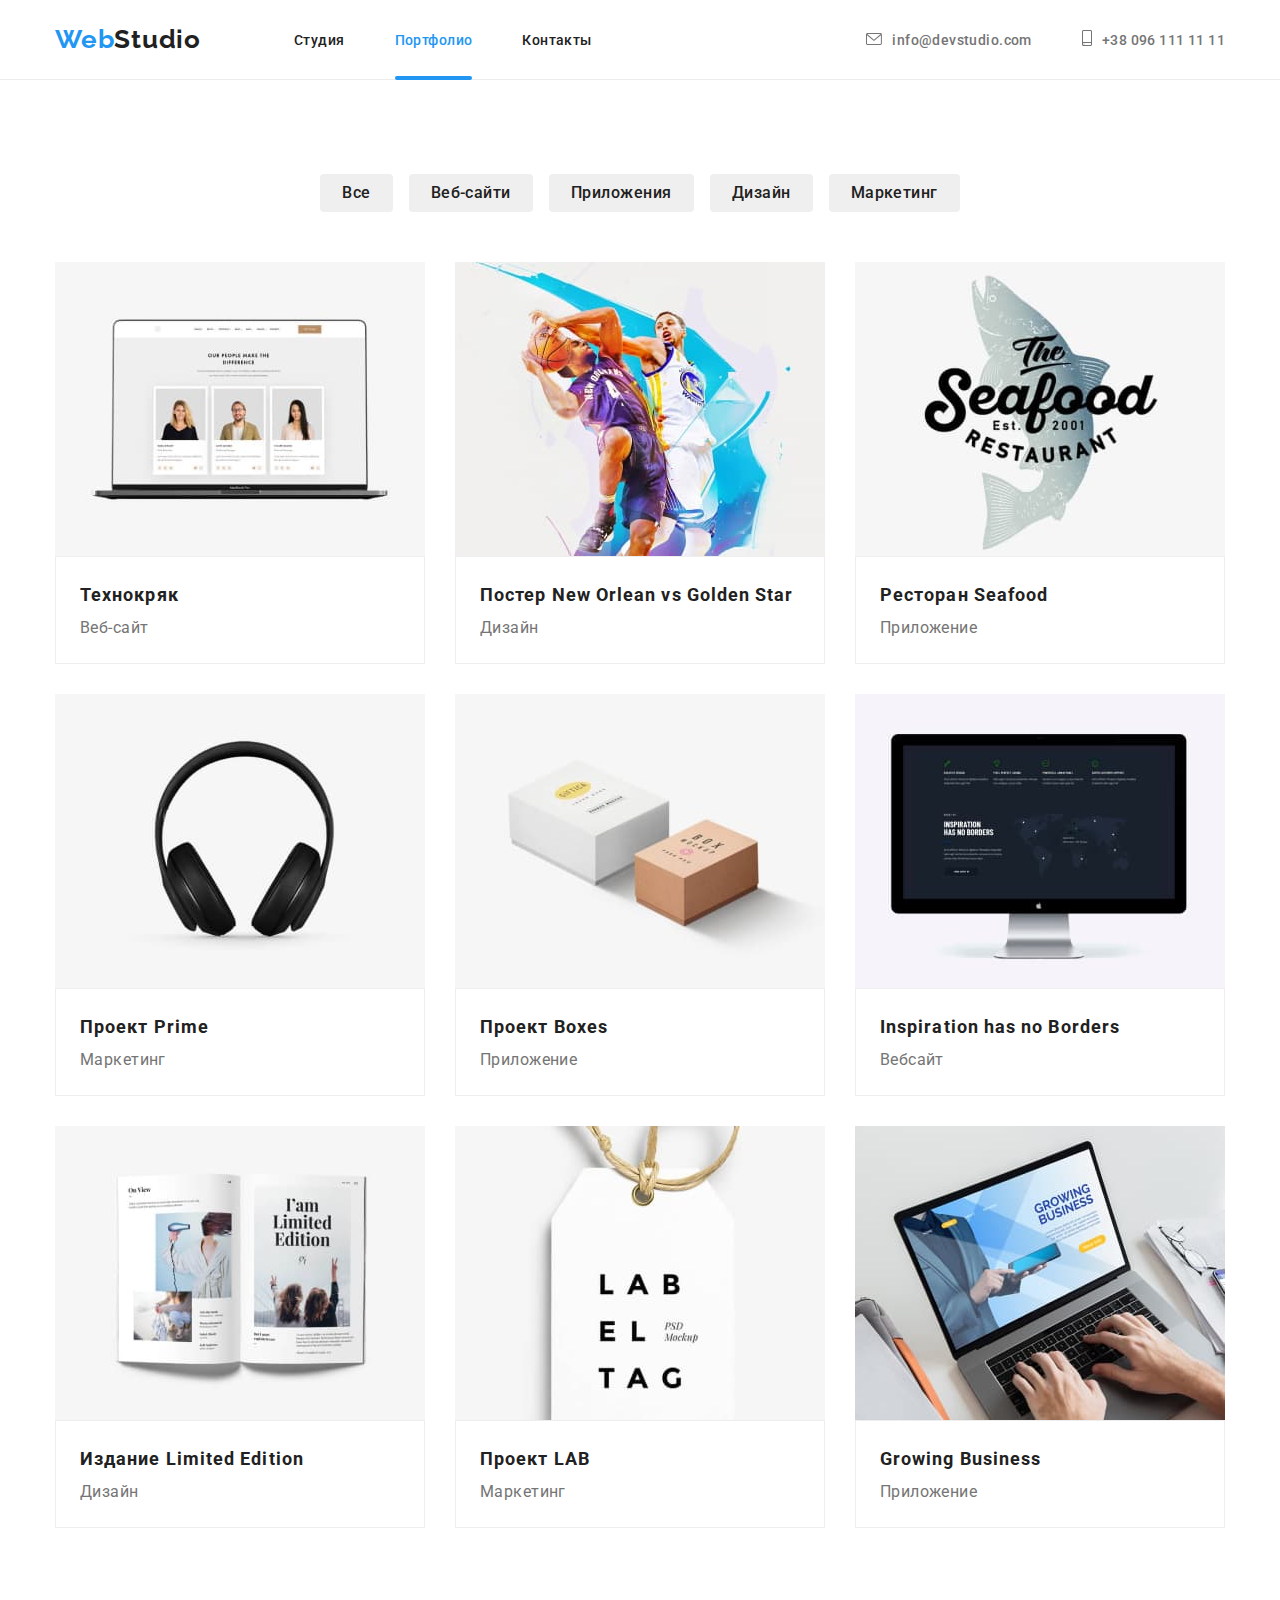
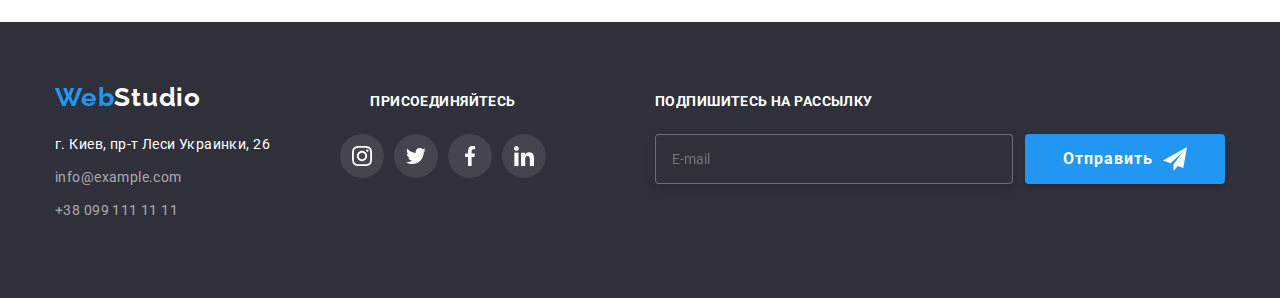
==== commit 258a480d: "finish" ====
--- a/portfolio.html
+++ b/portfolio.html
@@ -182,7 +182,12 @@
                       "
                       media="(max-width: 767px)"
                     />
-                    <img src="./image/img-10.jpg" alt="Вебсайт" />
+                    <img
+                      src="./image/img-10.jpg"
+                      alt="Вебсайт"
+                      width="370"
+                      height="294"
+                    />
                   </picture>
                   <p class="portfolio__bac-text">
                     Ресурс предлагает комплексные предложения с разным уровнем
@@ -224,7 +229,12 @@
                       "
                       media="(max-width: 767px)"
                     />
-                    <img src="./image/22.jpg" alt="Дизайн" />
+                    <img
+                      src="./image/22.jpg"
+                      alt="Дизайн"
+                      width="370"
+                      height="294"
+                    />
                   </picture>
 
                   <p class="portfolio__bac-text">
@@ -269,7 +279,12 @@
                       "
                       media="(max-width: 767px)"
                     />
-                    <img src="./image/33.jpg" alt="Логотип" />
+                    <img
+                      src="./image/33.jpg"
+                      alt="Логотип"
+                      width="370"
+                      height="294"
+                    />
                   </picture>
                   <p class="portfolio__bac-text">
                     Ресурс предлагает комплексные предложения с разным уровнем
@@ -311,7 +326,12 @@
                       "
                       media="(max-width: 767px)"
                     />
-                    <img src="./image/44.jpg" alt="Наушники" />
+                    <img
+                      src="./image/44.jpg"
+                      alt="Наушники"
+                      width="370"
+                      height="294"
+                    />
                   </picture>
 
                   <p class="portfolio__bac-text">
@@ -354,7 +374,12 @@
                       "
                       media="(max-width: 767px)"
                     />
-                    <img src="./image/55.jpg" alt="Коробки" />
+                    <img
+                      src="./image/55.jpg"
+                      alt="Коробки"
+                      width="370"
+                      height="294"
+                    />
                   </picture>
                   <p class="portfolio__bac-text">
                     Ресурс предлагает комплексные предложения с разным уровнем
@@ -396,7 +421,12 @@
                       "
                       media="(max-width: 767px)"
                     />
-                    <img src="./image/66.jpg" alt="Компьютер" />
+                    <img
+                      src="./image/66.jpg"
+                      alt="Компьютер"
+                      width="370"
+                      height="294"
+                    />
                   </picture>
 
                   <p class="portfolio__bac-text">
@@ -439,7 +469,12 @@
                       "
                       media="(max-width: 767px)"
                     />
-                    <img src="./image/77.jpg" alt="Журнал" />
+                    <img
+                      src="./image/77.jpg"
+                      alt="Журнал"
+                      width="370"
+                      height="294"
+                    />
                   </picture>
 
                   <p class="portfolio__bac-text">
@@ -482,7 +517,12 @@
                       "
                       media="(max-width: 767px)"
                     />
-                    <img src="./image/88.jpg" alt="Этикетка" />
+                    <img
+                      src="./image/88.jpg"
+                      alt="Этикетка"
+                      width="370"
+                      height="294"
+                    />
                   </picture>
 
                   <p class="portfolio__bac-text">
@@ -525,7 +565,12 @@
                       "
                       media="(max-width: 767px)"
                     />
-                    <img src="./image/99.jpg" alt="Ноутбук" />
+                    <img
+                      src="./image/99.jpg"
+                      alt="Ноутбук"
+                      width="370"
+                      height="294"
+                    />
                   </picture>
 
                   <p class="portfolio__bac-text">
--- a/css/main.min.css
+++ b/css/main.min.css
@@ -1 +1 @@
-.body{font-family:"Roboto",sans-serif;font-weight:400;font-size:14px;line-height:1.71;letter-spacing:.03em;color:var(--dark-color)}.link{text-decoration:none;color:inherit}.list{list-style:none}h1,h2,h3,h4,h5,p{margin:0}ul,ol{margin:0;padding-left:0}button{cursor:pointer}img{display:block;max-width:100%;height:auto;width:100%}.logo{font-family:"Raleway",sans-serif;font-weight:700;font-size:26px;line-height:1.2;letter-spacing:.03em;color:var(--blue-color);text-decoration:none}.logo__header-accent{color:var(--logo-color)}.logo__footer-accent{color:var(--white-color)}.section{padding-top:60px;padding-bottom:60px}@media screen and (min-width: 1200px){.section{padding-top:94px;padding-bottom:94px}}.card-set{display:flex;flex-wrap:wrap;column-gap:var(--card-gap-left);row-gap:var(--card-gap-top)}@media screen and (min-width: 768px){.card-set{--card-item: 2}}.card-item{flex-basis:calc((100% - (var(--card-item) - 1)*var(--card-gap-left))/var(--card-item))}.conteiner{width:100%;margin:auto;padding-left:15px;padding-right:15px}@media screen and (min-width: 480px){.conteiner{width:480px}}@media screen and (min-width: 768px){.conteiner{width:780px}}@media screen and (min-width: 1200px){.conteiner{width:1200px}}.item-title{font-weight:700;font-size:14px;line-height:1.14;letter-spacing:.03em;text-transform:uppercase}.title{font-weight:700;font-size:36px;line-height:1.16;text-align:center;margin-bottom:50px;letter-spacing:.03em;color:var(--black-color)}.button{font-weight:700;font-size:16px;line-height:1.88;display:flex;align-items:center;text-align:center;letter-spacing:.06em;color:var(--white-color)}.button__btn:hover,.button__btn:focus{background-color:var(--dark-blue-color)}.soc__list{display:flex;justify-content:center}.soc__item{width:44px;height:44px;margin-right:10px}.soc__item:last-child{margin-right:0}.soc__link{width:100%;height:100%;border-radius:50%;display:flex;align-items:center;justify-content:center;transition:fill var(--cubic-bezier),background-color var(--cubic-bezier)}.soc__link:hover,.soc__link:focus{background-color:var(--blue-color);color:var(--white-color)}.soc__icon{fill:currentColor}.header__logo{font-size:24px;font-weight:700;line-height:1.17;text-decoration:none;font-family:"Raleway",sans-serif;color:var(--black-color)}@media screen and (min-width: 1200px){.header__logo{font-size:26px;line-height:1.19}}.link{color:var(--black-color);text-decoration:none}.header__logo{padding:16px 0}@media screen and (min-width: 768px){.header__logo{margin-right:88px;padding:26px 0}}@media screen and (min-width: 1200px){.header__logo{margin-right:93px;padding-top:24px;padding-bottom:25px}}.header{height:80px;border-bottom:1px solid #ececec;width:100vw;max-height:60px}@media screen and (min-width: 768px){.header{max-height:80px}}.header .conteiner{display:flex;align-items:center}.currentlink{color:var(--blue-color)}span{color:var(--blue-color)}.nav{display:none}@media screen and (min-width: 768px){.nav{display:flex}}.nav__list{font-size:14px;font-weight:500;line-height:1.19;letter-spacing:.02;display:flex;align-items:center;color:var(--black-color)}.list-link{display:none}@media screen and (min-width: 768px){.list-link{display:flex;flex-wrap:wrap;margin-left:84px;align-items:center}}@media screen and (min-width: 768px)and (min-width: 1200px){.list-link{flex-wrap:nowrap;margin-left:auto}}.nav__top-link{transition:color var(--cubic-bezier)}.nav__top-link:hover,.nav__top-link:focus{color:var(--blue-color)}.list-link__icon{fill:var(--dark-color);margin-right:8px}@media screen and (min-width: 1200px){.list-link__icon{margin-right:10px}}.list-link__contact:hover .list-link__icon,.list-link__contact:focus .list-link__icon{fill:var(--blue-color)}.list-link__contact{font-size:12px;line-height:1.1666666667;font-weight:500;text-decoration:none;color:var(--dark-color);display:flex;align-items:center;transition:color var(--cubic-bezier)}@media screen and (min-width: 1200px){.list-link__contact{font-size:14px;line-height:1.1428571429}}.list-link__contact:hover,.list-link__contact:focus{color:var(--blue-color)}.list-link__item:not(:last-child){margin-bottom:10px}@media screen and (min-width: 1200px){.list-link__item:not(:last-child){margin-bottom:0;margin-right:50px}}.nav__item{position:relative}.nav__item:not(:last-child){margin-right:50px}@media screen and (min-width: 768px){.link.currentlink::after{content:"";position:absolute;width:100%;height:4px;background-color:var(--blue-color);border-radius:2px;left:0;bottom:-32px}}.menu-open-btn{display:block;margin-left:auto;background-color:var(--white-color);border:none}.menu-close-btn{position:absolute;top:12px;right:25px;display:block;background-color:var(--white-color);border:none}.menu-open-btn:hover,.menu-close-btn:hover{fill:var(--blue-color)}@media screen and (min-width: 768px){.menu-open-btn{display:none}}.mob-menu{position:fixed;top:0;left:0;z-index:10;background-color:var(--white-color);width:100vw;height:100vh}.mob-menu .conteiner{position:relative;padding-top:48px;padding-bottom:48px;padding-left:40px;display:flex;flex-direction:column;justify-content:space-between;align-items:flex-start;height:100%;overflow-y:auto}@media screen and (min-width: 768px){.mob-menu{display:none}}.mob-menu-item{font-weight:500;font-size:40px;line-height:1.175;letter-spacing:.02em;color:var(--black-color)}.mob-menu-item .mob-link:hover{color:var(--blue-color)}.mob-menu-item:not(:last-child){margin-bottom:36px}.mob-connect-item:not(:last-child){margin-bottom:32px}.mob-connect-link-phone{font-weight:500;font-size:34px;line-height:1.1764705882;letter-spacing:.02em;color:var(--blue-color)}.mob-connect-link-email{font-weight:500;font-size:24px;line-height:1.1666666667;letter-spacing:.02em;color:var(--dark-color)}.mob-soc-list{position:relative;display:flex;flex-wrap:wrap;margin-top:64px;font-weight:500;font-size:18px;line-height:1.2222222222;letter-spacing:.02em;color:var(--blue-color)}.mob-soc-item:not(:last-child){margin-right:10px;padding-right:10px;border-right:1px solid rgba(33,33,33,.2)}.hero{max-width:767px;height:400px;margin:auto;padding:118px 0;text-align:center;background-color:var(--footer-color);background-image:linear-gradient(rgba(47, 48, 58, 0.4), rgba(47, 48, 58, 0.4)),url(../image/header-mob.jpg);background-repeat:no-repeat;background-size:cover}@media(min-device-pixel-ratio: 2),(min-resolution: 192dpi),(min-resolution: 2dppx){.hero{background-image:linear-gradient(rgba(47, 48, 58, 0.4), rgba(47, 48, 58, 0.4)),url(../image/header-mob2x.jpg)}}@media screen and (min-width: 768px){.hero{max-width:1199px;background-image:linear-gradient(rgba(47, 48, 58, 0.4), rgba(47, 48, 58, 0.4)),url(../image/header-tab.jpg)}}@media screen and (min-width: 768px)and (min-device-pixel-ratio: 2),screen and (min-width: 768px)and (min-resolution: 192dpi),screen and (min-width: 768px)and (min-resolution: 2dppx){.hero{background-image:linear-gradient(rgba(47, 48, 58, 0.4), rgba(47, 48, 58, 0.4)),url(../image/header-tab2x.jpg)}}@media screen and (min-width: 1200px){.hero{max-width:1600px;height:600px;padding:200px 0;background-image:linear-gradient(rgba(47, 48, 58, 0.4), rgba(47, 48, 58, 0.4)),url(../image/hero.jpg)}}@media screen and (min-width: 1200px)and (min-device-pixel-ratio: 2),screen and (min-width: 1200px)and (min-resolution: 192dpi),screen and (min-width: 1200px)and (min-resolution: 2dppx){.hero{background-image:linear-gradient(rgba(47, 48, 58, 0.4), rgba(47, 48, 58, 0.4)),url(../image/hero-2x.jpg)}}.hero__title{font-size:26px;font-weight:900;line-height:1.6;letter-spacing:.06em;margin-right:auto;margin-left:auto;text-align:center;text-transform:uppercase;color:var(--white-color);margin-bottom:30px}@media screen and (min-width: 1200px){.hero__title{font-size:44px;line-height:1.4;max-width:700px}}.hero__btn{font-family:inherit;font-weight:700;font-size:16px;line-height:1.88;border:0px;min-width:200px;margin-left:auto;margin-right:auto;display:flex;justify-content:center;align-items:center;padding:10px 32px;letter-spacing:.06em;color:var(--white-color);background-color:var(--blue-color);box-shadow:0px 4px 4px rgba(0,0,0,.15);border-radius:4px;transition:background-color var(--cubic-bezier),box-shadow var(--cubic-bezier),border-radius var(--cubic-bezier)}.hero__btn:hover,.hero__btn:focus{background-color:var(--dark-blue-color)}.peculiarities__list{display:flex;flex-wrap:wrap;gap:30px}.peculiarities__item{--card-item:1;flex-basis:calc((100% - (var(--card-item) - 1)*var(--card-gap-left))/var(--card-item))}@media screen and (min-width: 768px){.peculiarities__item{--card-item: 2;flex-basis:calc((100% - (var(--card-item) - 1)*var(--card-gap-left))/var(--card-item))}}@media screen and (min-width: 1200px){.peculiarities__item{--card-item: 4;flex-basis:calc((100% - (var(--card-item) - 1)*var(--card-gap-left))/var(--card-item))}}.peculiarities__title{margin-bottom:10px;color:var(--black-color);text-align:center}@media screen and (min-width: 768px){.peculiarities__title{text-align:start}}.peculiarities__item::before{content:"";display:block;height:120px;border-radius:4px;margin-bottom:30px;background:var(--grey-color);background-position:50% 50%;background-repeat:no-repeat}.icon-rect::before{background-image:url(../image/antenna.svg)}.icon-clock::before{background-image:url(../image/clock.svg)}.icon-diagram::before{background-image:url(../image/diagram.svg)}.icon-ilon::before{background-image:url(../image/astronaut.svg)}.about{padding-top:0}@media screen and (max-width: 1199px){.about{display:none}}.about__list{display:flex;gap:30px}.about__item{position:relative}.about__text{display:flex;align-items:center;justify-content:center;position:absolute;color:var(--white-color);bottom:0;background:rgba(47,48,58,.8);width:100%;padding:27px}.team{background:var(--grey-color)}.team__container{padding:30px}.team__title{font-weight:500;color:var(--black-color);margin-bottom:10px}.team__text{margin-bottom:16px}.team__list{display:flex;flex-wrap:wrap;gap:30px}.team__item{width:100%;text-align:center;box-shadow:0px 1px 3px rgba(0,0,0,.12),0px 1px 1px rgba(0,0,0,.14),0px 2px 1px rgba(0,0,0,.2);border-radius:0px 0px 4px 4px;--card-item:1;flex-basis:calc((100% - (var(--card-item) - 1)*var(--card-gap-left))/var(--card-item))}@media screen and (min-width: 768px){.team__item{--card-item: 2;flex-basis:calc((100% - (var(--card-item) - 1)*var(--card-gap-left))/var(--card-item))}}@media screen and (min-width: 1200px){.team__item{--card-item: 4;flex-basis:calc((100% - (var(--card-item) - 1)*var(--card-gap-left))/var(--card-item))}}.team__text,.team__title{font-size:16px;line-height:1.19}.clients__list{--card-item: 6;display:flex;flex-wrap:wrap;gap:30px}.clients__item{color:var(--soc__grey-color);width:calc((100% - 30px)/2);--card-item:2;flex-basis:calc((100% - (var(--card-item) - 1)*var(--card-gap-left))/var(--card-item))}@media screen and (min-width: 768px){.clients__item{--card-item: 3;flex-basis:calc((100% - (var(--card-item) - 1)*var(--card-gap-left))/var(--card-item))}}@media screen and (min-width: 1200px){.clients__item{--card-item: 6;flex-basis:calc((100% - (var(--card-item) - 1)*var(--card-gap-left))/var(--card-item))}}.clients__item:last-child{margin-right:none}.clients__soc__icon{fill:currentColor}.clients__link{color:inherit;display:flex;fill:var(--soc__grey-color);height:92px;border:1px solid #afb1b8;border-radius:4px;display:flex;align-items:center;justify-content:center;border-radius:4px;transition:fill var(--cubic-bezier),border var(--cubic-bezier)}.clients__link:focus,.clients__link:hover{color:var(--blue-color);border:1px solid var(--blue-color)}.footer{padding-bottom:60px;background:var(--footer-color)}@media screen and (min-width: 768px){.footer__top{display:flex;justify-content:space-evenly;align-items:baseline}}.footer__logo{display:block;text-align:center;font-weight:700;font-size:26px;line-height:1.1923076923;margin-bottom:20px}@media screen and (min-width: 1200px){.footer__logo{text-align:start}}.footer__link{transition:color 250ms cubic-bezier(0.4, 0, 0.2, 1)}.footer__link:not(:last-child){margin-bottom:8px}.footer__link:hover,.footer__link:focus{color:var(--blue-color)}.footer__list{display:block;text-align:center}@media screen and (min-width: 1200px){.footer__list{text-align:start}}.footer__soc-contant{margin-top:60px}.footer-address{font-size:14px;line-height:1.71;letter-spacing:.03;color:rgba(255,255,255,.6)}@media screen and (min-width: 1200px){.footer-conteiner{display:flex;align-items:baseline}}.address{font-size:14px;line-height:1.71;letter-spacing:.03;font-style:normal;color:var(--white-color)}.footer__contant{padding-top:60px}@media screen and (min-width: 1200px){.footer__contant{display:flex;flex-direction:column;margin-right:70px}}.footer-address{display:block;margin-top:9px;font-style:normal}.footer__title{text-align:center;font-size:14px;font-weight:700;line-height:1.71;letter-spacing:.03;text-transform:uppercase;color:var(--white-color)}@media screen and (min-width: 1200px){.footer__title-soc{text-align:start}}.soc__list{margin-bottom:60px;display:flex;justify-content:center;margin-top:20px}.footer .soc__link{color:var(--white-color);background:rgba(255,255,255,.1);border-radius:50%;transition:background-color var(--cubic-bezier)}.footer .soc__link:hover,.footer .soc__link:focus{background-color:var(--blue-color)}.footer__input{width:100%;height:50px;background-color:var(--footer-color);color:rgba(255,255,255,.6);padding-left:16px;margin-bottom:20px;outline:none;border:1px solid rgba(255,255,255,.3);filter:drop-shadow(0px 4px 4px rgba(0, 0, 0, 0.15));border-radius:4px}@media screen and (min-width: 768px){.footer__input{width:450px}}@media screen and (min-width: 1200px){.footer__input{width:358px}}.footer__btn{font-size:16px;font-weight:700;line-height:1.88;letter-spacing:.06;display:flex;align-items:center;justify-content:center;width:200px;height:50px;background:#2196f3;box-shadow:0px 4px 4px rgba(0,0,0,.15);border-radius:4px;margin:0 auto;cursor:pointer;color:#fff;border:none}@media screen and (min-width: 1200px){.footer__btn{margin-left:12px}}@media screen and (min-width: 768px){.footer__form-contant{margin-top:60px}}@media screen and (min-width: 1200px){.footer__form-contant{margin-top:0;margin-left:auto}}.footer__form-wrap{margin-top:20px}@media screen and (min-width: 768px){.footer__form-wrap{text-align:center}}@media screen and (min-width: 1200px){.footer__form-wrap{display:flex}}.footer__send-icon{margin-left:10px}.filter{padding-top:60px}@media screen and (min-width: 1200px){.filter{padding-top:94px}}.filter__btn-list{display:flex;flex-wrap:wrap;align-items:center;gap:15px 8px;margin-bottom:40px}@media screen and (min-width: 768px){.filter__btn-list{margin-bottom:30px;justify-content:center}}@media screen and (min-width: 1200px){.filter__btn-list{margin-bottom:50px}}.filter__item:not(:last-child){margin-right:8px}.filter__btn{font-family:"Roboto";font-weight:500;font-size:16px;line-height:1.62;padding:6px 22px;border-radius:4px;border:none;text-align:center;letter-spacing:.03em;color:var(--black-color);transition:background-color var(--cubic-bezier),box-shadow var(--cubic-bezier),color var(--cubic-bezier)}.filter__btn:hover,.filter__btn:focus{color:var(--white-color);background-color:var(--blue-color);box-shadow:0px 3px 1px rgba(0,0,0,.1),0px 1px 2px rgba(0,0,0,.08),0px 2px 2px rgba(0,0,0,.12)}.portfolio__list{display:flex;flex-wrap:wrap;gap:30px}.portfolio__item{--card-item:1;flex-basis:calc((100% - (var(--card-item) - 1)*var(--card-gap-left))/var(--card-item))}@media screen and (min-width: 768px){.portfolio__item{--card-item:2;flex-basis:calc((100% - (var(--card-item) - 1)*var(--card-gap-left))/var(--card-item))}}@media screen and (min-width: 1200px){.portfolio__item{--card-item:3;flex-basis:calc((100% - (var(--card-item) - 1)*var(--card-gap-left))/var(--card-item))}}.portfolio__link{display:block;transition:box-shadow var(--cubic-bezier)}.portfolio__link:focus,.portfolio__link:hover{box-shadow:0px 1px 1px rgba(0,0,0,.12),0px 4px 4px rgba(0,0,0,.06),1px 4px 6px rgba(0,0,0,.16)}.portfolio__title{font-weight:700;font-size:18px;line-height:2;letter-spacing:.06em;color:var(--black-color)}.portfolio__bac{position:relative;overflow:hidden}.portfolio__bac-text{position:absolute;top:0;height:100%;font-size:18px;line-height:1.56;padding:63px 24px;background-color:rgba(33,150,243,.9);color:var(--white-color);transform:translateY(100%);transition:transform var(--cubic-bezier),background-color var(--cubic-bezier),color var(--cubic-bezier)}.portfolio__link:hover .portfolio__bac-text,.portfolio__link:focus .portfolio__bac-text{transform:translateY(0)}.portfolio__text{font-size:16px;line-height:1.88}.portfolio__footer{border:1px solid #eee;padding:20px 24px}.backdrop{width:100%;height:100%;background:rgba(0,0,0,.8);position:fixed;top:0;transition:opacity var(--cubic-bezier),visibility var(--cubic-bezier)}.backdrop.is-hidden .modal{transform:translate(-50%, -50%) scale(0)}.modal{width:100%;max-width:450px;position:absolute;top:50%;left:50%;background:var(--white-color);padding:40px;box-shadow:0px 1px 3px rgba(0,0,0,.12),0px 1px 1px rgba(0,0,0,.14),0px 2px 1px rgba(0,0,0,.2);border-radius:4px;transform:translate(-50%, -50%) scale(1);transition:transform var(--cubic-bezier)}@media screen and (min-width: 1200px){.modal{border-radius:4px;width:100%;max-width:528px}}.modal__title{font-weight:700;font-size:20px;line-height:1.15;text-align:center;letter-spacing:.03em;margin-bottom:12px;color:var(--black-color)}.modal__field{margin-bottom:10px}.modal__icon{position:absolute;left:12px;top:50%;transform:translateY(-50%);transition:fill var(--cubic-bezier)}.modal__text{display:flex;flex-wrap:wrap;margin-bottom:20px}.modal__label{display:block;font-size:12px;line-height:1.16;letter-spacing:.01em;margin-bottom:4px;color:var(--dark-color);transform-origin:border var(--cubic-bezier)}.modal__btn{width:30px;height:30px;border:1px solid #999;border-radius:50%;background-color:rgba(0,0,0,0);position:absolute;top:10px;right:10px;display:flex;align-items:center;justify-content:center;padding:0;transition:fill var(--cubic-bezier)}.modal__btn__btn:hover,.modal__btn__btn:focus{fill:var(--blue-color)}.is-hidden{visibility:hidden;opacity:0;pointer-events:none}.wrap{position:relative}.modal__input:hover+.modal__icon,.modal__input:focus+.modal__icon{fill:var(--blue-color)}.modal__input{width:100%;height:40px;font-size:14px;line-height:1.16;letter-spacing:.01em;padding-left:42px;border:1px solid rgba(33,33,33,.2);border-radius:4px;transition:border var(--cubic-bezier)}.modal__input__input:hover,.modal__input__input:focus{border:1px solid var(--blue-color)}.modal__area-text{width:100%;height:120px;padding:12px 16px;border:1px solid rgba(33,33,33,.2);border-radius:4px;resize:none;font-weight:400;font-size:12px;line-height:1.16;letter-spacing:.01em;color:rgba(117,117,117,.5);resize:none}.modal__area-text:hover,.modal__area-text:focus{border:1px solid var(--blue-color)}.checkbox__field{position:relative;display:flex;align-items:center;margin-bottom:30px}.checkbox__input{position:absolute;top:0;left:0}.checkbox__text{width:100%;display:block;align-items:center;font-size:12px;line-height:1.16;letter-spacing:.03em}@media screen and (min-width: 1200px){.checkbox__text{font-size:14px;line-height:1.71}}.checkbox__span{width:16px;height:15px;position:relative;border:2px solid #212121;border-radius:3px;background-color:rgba(0,0,0,0);margin-right:5px;display:inline-flex;justify-content:center;align-items:center;transition:backgraund-color var(--cubic-bezier),border var(--cubic-bezier)}.check__icon{width:100%;height:100%;fill:rgba(0,0,0,0);position:absolute;top:50%;left:50%;transform:translate(-50%, -50%);transition:fill var(--cubic-bezier)}.checkbox__input:focus+.checkbox__text span,.checkbox__input:hover+.checkbox__text span{border-color:var(--blue-color)}.checkbox__input:checked+.checkbox__text span{background-color:var(--blue-color);border:2px solid var(--blue-color)}.checkbox__input:checked+.checkbox__text .check__icon{fill:var(--white-color)}.checkbox__link{text-decoration-line:underline;margin-left:1px;color:var(--blue-color);border-bottom:1px solid var(--blue-color)}.visually-hidden{position:absolute;white-space:nowrap;width:1px;height:1px;overflow:hidden;border:0;padding:0;clip:rect(0 0 0 0);clip-path:inset(50%);margin:-1px}:root{--black-color: #212121;--dark-color: #757575;--white-color: #ffffff;--blue-color: #2196f3;--grey-color: #F5F4FA;--logo-color: #000000;--footer-color: #2F303A;--card-gap-top: 30px;--card-gap-left: 30px;--card-item: 3;--soc__grey-color: #AFB1B8;--cubic-bezier: 250ms cubic-bezier(0.4, 0, 0.2, 1);--dark-blue-color: #188CE8}/*# sourceMappingURL=main.min.css.map */+.body{font-family:"Roboto",sans-serif;font-weight:400;font-size:14px;line-height:1.71;letter-spacing:.03em;color:var(--dark-color)}.link{text-decoration:none;color:inherit}.list{list-style:none}h1,h2,h3,h4,h5,p{margin:0}ul,ol{margin:0;padding-left:0}button{cursor:pointer}img{display:block;max-width:100%;height:auto;width:100%}.logo{font-family:"Raleway",sans-serif;font-weight:700;font-size:26px;line-height:1.2;letter-spacing:.03em;color:var(--blue-color);text-decoration:none}.logo__header-accent{color:var(--logo-color)}.logo__footer-accent{color:var(--white-color)}.section{padding-top:60px;padding-bottom:60px}@media screen and (min-width: 1200px){.section{padding-top:94px;padding-bottom:94px}}.card-set{display:flex;flex-wrap:wrap;column-gap:var(--card-gap-left);row-gap:var(--card-gap-top)}@media screen and (min-width: 768px){.card-set{--card-item: 2}}.card-item{flex-basis:calc((100% - (var(--card-item) - 1)*var(--card-gap-left))/var(--card-item))}.conteiner{width:100%;margin:auto;padding-left:15px;padding-right:15px}@media screen and (min-width: 480px){.conteiner{width:480px}}@media screen and (min-width: 768px){.conteiner{width:780px}}@media screen and (min-width: 1200px){.conteiner{width:1200px}}.item-title{font-weight:700;font-size:14px;line-height:1.14;letter-spacing:.03em;text-transform:uppercase}.title{font-weight:700;font-size:36px;line-height:1.16;text-align:center;margin-bottom:50px;letter-spacing:.03em;color:var(--black-color)}.button{font-weight:700;font-size:16px;line-height:1.88;display:flex;align-items:center;text-align:center;letter-spacing:.06em;color:var(--white-color)}.button__btn:hover,.button__btn:focus{background-color:var(--dark-blue-color)}.soc__list{display:flex;justify-content:center}.soc__item{width:44px;height:44px;margin-right:10px}.soc__item:last-child{margin-right:0}.soc__link{width:100%;height:100%;border-radius:50%;display:flex;align-items:center;justify-content:center;transition:fill var(--cubic-bezier),background-color var(--cubic-bezier)}.soc__link:hover,.soc__link:focus{background-color:var(--blue-color);color:var(--white-color)}.soc__icon{fill:currentColor}.header__logo{font-size:24px;font-weight:700;line-height:1.17;text-decoration:none;font-family:"Raleway",sans-serif;color:var(--black-color)}@media screen and (min-width: 1200px){.header__logo{font-size:26px;line-height:1.19}}.header__logo{padding:16px 0}@media screen and (min-width: 768px){.header__logo{margin-right:88px;padding:26px 0}}@media screen and (min-width: 1200px){.header__logo{margin-right:93px;padding-top:24px;padding-bottom:25px}}.header{height:80px;border-bottom:1px solid #ececec;width:100vw;max-height:60px}@media screen and (min-width: 768px){.header{max-height:80px}}.header .conteiner{display:flex;align-items:center}.currentlink{color:var(--blue-color)}span{color:var(--blue-color)}.nav{display:none}@media screen and (min-width: 768px){.nav{display:flex}}.nav__list{font-size:14px;font-weight:500;line-height:1.19;letter-spacing:.02;display:flex;align-items:center;color:var(--black-color)}.list-link{display:none}@media screen and (min-width: 768px){.list-link{display:flex;flex-wrap:wrap;margin-left:84px;align-items:center}}@media screen and (min-width: 768px)and (min-width: 1200px){.list-link{flex-wrap:nowrap;margin-left:auto}}.nav__top-link{transition:color var(--cubic-bezier)}.nav__top-link:hover,.nav__top-link:focus{color:var(--blue-color)}.list-link__icon{fill:var(--dark-color);margin-right:8px}@media screen and (min-width: 1200px){.list-link__icon{margin-right:10px}}.list-link__contact:hover .list-link__icon,.list-link__contact:focus .list-link__icon{fill:var(--blue-color)}.list-link__contact{font-size:12px;line-height:1.1666666667;font-weight:500;text-decoration:none;color:var(--dark-color);display:flex;align-items:center;transition:color var(--cubic-bezier)}@media screen and (min-width: 1200px){.list-link__contact{font-size:14px;line-height:1.1428571429}}.list-link__contact:hover,.list-link__contact:focus{color:var(--blue-color)}.list-link__item:not(:last-child){margin-bottom:10px}@media screen and (min-width: 1200px){.list-link__item:not(:last-child){margin-bottom:0;margin-right:50px}}.nav__item{position:relative}.nav__item:not(:last-child){margin-right:50px}@media screen and (min-width: 768px){.link.currentlink::after{content:"";position:absolute;width:100%;height:4px;background-color:var(--blue-color);border-radius:2px;left:0;bottom:-32px}}.menu-open-btn{display:block;margin-left:auto;background-color:var(--white-color);border:none}.menu-close-btn{position:absolute;top:12px;right:25px;display:block;background-color:var(--white-color);border:none}.menu-open-btn:hover,.menu-close-btn:hover{fill:var(--blue-color)}@media screen and (min-width: 768px){.menu-open-btn{display:none}}.mob-menu{position:fixed;top:0;left:0;z-index:10;background-color:var(--white-color);width:100vw;height:100vh}.mob-menu .conteiner{position:relative;padding-top:48px;padding-bottom:48px;padding-left:40px;display:flex;flex-direction:column;justify-content:space-between;align-items:flex-start;height:100%;overflow-y:auto}@media screen and (min-width: 768px){.mob-menu{display:none}}.mob-menu-item{font-weight:500;font-size:40px;line-height:1.175;letter-spacing:.02em;color:var(--black-color)}.mob-menu-item .mob-link:hover{color:var(--blue-color)}.mob-menu-item:not(:last-child){margin-bottom:36px}.mob-connect-item:not(:last-child){margin-bottom:32px}.mob-connect-link-phone{font-weight:500;font-size:34px;line-height:1.1764705882;letter-spacing:.02em;color:var(--blue-color)}.mob-connect-link-email{font-weight:500;font-size:24px;line-height:1.1666666667;letter-spacing:.02em;color:var(--dark-color)}.mob-soc-list{position:relative;display:flex;flex-wrap:wrap;margin-top:64px;font-weight:500;font-size:18px;line-height:1.2222222222;letter-spacing:.02em;color:var(--blue-color)}.mob-soc-item:not(:last-child){margin-right:10px;padding-right:10px;border-right:1px solid rgba(33,33,33,.2)}.hero{max-width:767px;height:400px;margin:auto;padding:118px 0;text-align:center;background-color:var(--footer-color);background-image:linear-gradient(rgba(47, 48, 58, 0.4), rgba(47, 48, 58, 0.4)),url(../image/header-mob.jpg);background-repeat:no-repeat;background-size:cover}@media(min-device-pixel-ratio: 2),(min-resolution: 192dpi),(min-resolution: 2dppx){.hero{background-image:linear-gradient(rgba(47, 48, 58, 0.4), rgba(47, 48, 58, 0.4)),url(../image/header-mob2x.jpg)}}@media screen and (min-width: 768px){.hero{max-width:1199px;background-image:linear-gradient(rgba(47, 48, 58, 0.4), rgba(47, 48, 58, 0.4)),url(../image/header-tab.jpg)}}@media screen and (min-width: 768px)and (min-device-pixel-ratio: 2),screen and (min-width: 768px)and (min-resolution: 192dpi),screen and (min-width: 768px)and (min-resolution: 2dppx){.hero{background-image:linear-gradient(rgba(47, 48, 58, 0.4), rgba(47, 48, 58, 0.4)),url(../image/header-tab2x.jpg)}}@media screen and (min-width: 1200px){.hero{max-width:1600px;height:600px;padding:200px 0;background-image:linear-gradient(rgba(47, 48, 58, 0.4), rgba(47, 48, 58, 0.4)),url(../image/hero.jpg)}}@media screen and (min-width: 1200px)and (min-device-pixel-ratio: 2),screen and (min-width: 1200px)and (min-resolution: 192dpi),screen and (min-width: 1200px)and (min-resolution: 2dppx){.hero{background-image:linear-gradient(rgba(47, 48, 58, 0.4), rgba(47, 48, 58, 0.4)),url(../image/hero-2x.jpg)}}.hero__title{font-size:26px;font-weight:900;line-height:1.6;letter-spacing:.06em;margin-right:auto;margin-left:auto;text-align:center;text-transform:uppercase;color:var(--white-color);margin-bottom:30px}@media screen and (min-width: 1200px){.hero__title{font-size:44px;line-height:1.4;max-width:700px}}.hero__btn{font-family:inherit;font-weight:700;font-size:16px;line-height:1.88;border:0px;min-width:200px;margin-left:auto;margin-right:auto;display:flex;justify-content:center;align-items:center;padding:10px 32px;letter-spacing:.06em;color:var(--white-color);background-color:var(--blue-color);box-shadow:0px 4px 4px rgba(0,0,0,.15);border-radius:4px;transition:background-color var(--cubic-bezier),box-shadow var(--cubic-bezier),border-radius var(--cubic-bezier)}.hero__btn:hover,.hero__btn:focus{background-color:var(--dark-blue-color)}.peculiarities__list{display:flex;flex-wrap:wrap;gap:30px}.peculiarities__item{--card-item:1;flex-basis:calc((100% - (var(--card-item) - 1)*var(--card-gap-left))/var(--card-item))}@media screen and (min-width: 768px){.peculiarities__item{--card-item: 2;flex-basis:calc((100% - (var(--card-item) - 1)*var(--card-gap-left))/var(--card-item))}}@media screen and (min-width: 1200px){.peculiarities__item{--card-item: 4;flex-basis:calc((100% - (var(--card-item) - 1)*var(--card-gap-left))/var(--card-item))}}.peculiarities__title{margin-bottom:10px;color:var(--black-color);text-align:center}@media screen and (min-width: 768px){.peculiarities__title{text-align:start}}.peculiarities__item::before{content:"";display:block;height:120px;border-radius:4px;margin-bottom:30px;background:var(--grey-color);background-position:50% 50%;background-repeat:no-repeat}.icon-rect::before{background-image:url(../image/antenna.svg)}.icon-clock::before{background-image:url(../image/clock.svg)}.icon-diagram::before{background-image:url(../image/diagram.svg)}.icon-ilon::before{background-image:url(../image/astronaut.svg)}.about{padding-top:0}@media screen and (max-width: 1199px){.about{display:none}}.about__list{display:flex;gap:30px}.about__item{position:relative}.about__text{display:flex;align-items:center;justify-content:center;position:absolute;color:var(--white-color);bottom:0;background:rgba(47,48,58,.8);width:100%;padding:27px}.team{background:var(--grey-color)}.team__container{padding:30px}.team__title{font-weight:500;color:var(--black-color);margin-bottom:10px}.team__text{margin-bottom:16px}.team__list{display:flex;flex-wrap:wrap;gap:30px}.team__item{width:100%;text-align:center;box-shadow:0px 1px 3px rgba(0,0,0,.12),0px 1px 1px rgba(0,0,0,.14),0px 2px 1px rgba(0,0,0,.2);border-radius:0px 0px 4px 4px;--card-item:1;flex-basis:calc((100% - (var(--card-item) - 1)*var(--card-gap-left))/var(--card-item))}@media screen and (min-width: 768px){.team__item{--card-item: 2;flex-basis:calc((100% - (var(--card-item) - 1)*var(--card-gap-left))/var(--card-item))}}@media screen and (min-width: 1200px){.team__item{--card-item: 4;flex-basis:calc((100% - (var(--card-item) - 1)*var(--card-gap-left))/var(--card-item))}}.team__text,.team__title{font-size:16px;line-height:1.19}.clients__list{--card-item: 6;display:flex;flex-wrap:wrap;gap:30px}.clients__item{color:var(--soc__grey-color);width:calc((100% - 30px)/2);--card-item:2;flex-basis:calc((100% - (var(--card-item) - 1)*var(--card-gap-left))/var(--card-item))}@media screen and (min-width: 768px){.clients__item{--card-item: 3;flex-basis:calc((100% - (var(--card-item) - 1)*var(--card-gap-left))/var(--card-item))}}@media screen and (min-width: 1200px){.clients__item{--card-item: 6;flex-basis:calc((100% - (var(--card-item) - 1)*var(--card-gap-left))/var(--card-item))}}.clients__item:last-child{margin-right:none}.clients__soc__icon{fill:currentColor}.clients__link{color:inherit;display:flex;fill:var(--soc__grey-color);height:92px;border:1px solid #afb1b8;border-radius:4px;display:flex;align-items:center;justify-content:center;border-radius:4px;transition:fill var(--cubic-bezier),border var(--cubic-bezier)}.clients__link:focus,.clients__link:hover{color:var(--blue-color);border:1px solid var(--blue-color)}.footer{padding-bottom:60px;background:var(--footer-color)}@media screen and (min-width: 768px){.footer__top{display:flex;justify-content:space-evenly;align-items:baseline}}.footer__logo{display:block;text-align:center;font-weight:700;font-size:26px;line-height:1.1923076923;margin-bottom:20px}@media screen and (min-width: 1200px){.footer__logo{text-align:start}}.footer__link{transition:color 250ms cubic-bezier(0.4, 0, 0.2, 1)}.footer__link:not(:last-child){margin-bottom:8px}.footer__link:hover,.footer__link:focus{color:var(--blue-color)}.footer__list{display:block;text-align:center}@media screen and (min-width: 1200px){.footer__list{text-align:start}}.footer__soc-contant{margin-top:60px}.footer-address{font-size:14px;line-height:1.71;letter-spacing:.03;color:rgba(255,255,255,.6)}@media screen and (min-width: 1200px){.footer-conteiner{display:flex;align-items:baseline}}.address{font-size:14px;line-height:1.71;letter-spacing:.03;font-style:normal;color:var(--white-color)}.footer__contant{padding-top:60px}@media screen and (min-width: 1200px){.footer__contant{display:flex;flex-direction:column;margin-right:70px}}.footer-address{display:block;margin-top:9px;font-style:normal}.footer__title{text-align:center;font-size:14px;font-weight:700;line-height:1.71;letter-spacing:.03;text-transform:uppercase;color:var(--white-color)}@media screen and (min-width: 1200px){.footer__title-soc{text-align:start}}.soc__list{margin-bottom:60px;display:flex;justify-content:center;margin-top:20px}.footer .soc__link{color:var(--white-color);background:rgba(255,255,255,.1);border-radius:50%;transition:background-color var(--cubic-bezier)}.footer .soc__link:hover,.footer .soc__link:focus{background-color:var(--blue-color)}.footer__input{width:100%;height:50px;background-color:var(--footer-color);color:rgba(255,255,255,.6);padding-left:16px;margin-bottom:20px;outline:none;border:1px solid rgba(255,255,255,.3);filter:drop-shadow(0px 4px 4px rgba(0, 0, 0, 0.15));border-radius:4px}@media screen and (min-width: 768px){.footer__input{width:450px}}@media screen and (min-width: 1200px){.footer__input{width:358px}}.footer__btn{font-size:16px;font-weight:700;line-height:1.88;letter-spacing:.06;display:flex;align-items:center;justify-content:center;width:200px;height:50px;background:#2196f3;box-shadow:0px 4px 4px rgba(0,0,0,.15);border-radius:4px;margin:0 auto;cursor:pointer;color:#fff;border:none}@media screen and (min-width: 1200px){.footer__btn{margin-left:12px}}@media screen and (min-width: 768px){.footer__form-contant{margin-top:60px}}@media screen and (min-width: 1200px){.footer__form-contant{margin-top:0;margin-left:auto}}.footer__form-wrap{margin-top:20px}@media screen and (min-width: 768px){.footer__form-wrap{text-align:center}}@media screen and (min-width: 1200px){.footer__form-wrap{display:flex}}.footer__send-icon{margin-left:10px}.filter{padding-top:60px}@media screen and (min-width: 1200px){.filter{padding-top:94px}}.filter__btn-list{display:flex;flex-wrap:wrap;align-items:center;gap:15px 8px;margin-bottom:40px}@media screen and (min-width: 768px){.filter__btn-list{margin-bottom:30px;justify-content:center}}@media screen and (min-width: 1200px){.filter__btn-list{margin-bottom:50px}}.filter__item:not(:last-child){margin-right:8px}.filter__btn{font-family:"Roboto";font-weight:500;font-size:16px;line-height:1.62;padding:6px 22px;border-radius:4px;border:none;text-align:center;letter-spacing:.03em;color:var(--black-color);transition:background-color var(--cubic-bezier),box-shadow var(--cubic-bezier),color var(--cubic-bezier)}.filter__btn:hover,.filter__btn:focus{color:var(--white-color);background-color:var(--blue-color);box-shadow:0px 3px 1px rgba(0,0,0,.1),0px 1px 2px rgba(0,0,0,.08),0px 2px 2px rgba(0,0,0,.12)}.portfolio__list{display:flex;flex-wrap:wrap;gap:30px}.portfolio__item{--card-item:1;flex-basis:calc((100% - (var(--card-item) - 1)*var(--card-gap-left))/var(--card-item))}@media screen and (min-width: 768px){.portfolio__item{--card-item:2;flex-basis:calc((100% - (var(--card-item) - 1)*var(--card-gap-left))/var(--card-item))}}@media screen and (min-width: 1200px){.portfolio__item{--card-item:3;flex-basis:calc((100% - (var(--card-item) - 1)*var(--card-gap-left))/var(--card-item))}}.portfolio__link{display:block;transition:box-shadow var(--cubic-bezier)}.portfolio__link:focus,.portfolio__link:hover{box-shadow:0px 1px 1px rgba(0,0,0,.12),0px 4px 4px rgba(0,0,0,.06),1px 4px 6px rgba(0,0,0,.16)}.portfolio__title{font-weight:700;font-size:18px;line-height:2;letter-spacing:.06em;color:var(--black-color)}.portfolio__bac{position:relative;overflow:hidden}.portfolio__bac-text{position:absolute;top:0;height:100%;font-size:18px;line-height:1.56;padding:63px 24px;background-color:rgba(33,150,243,.9);color:var(--white-color);transform:translateY(100%);transition:transform var(--cubic-bezier),background-color var(--cubic-bezier),color var(--cubic-bezier)}.portfolio__link:hover .portfolio__bac-text,.portfolio__link:focus .portfolio__bac-text{transform:translateY(0)}.portfolio__text{font-size:16px;line-height:1.88}.portfolio__footer{border:1px solid #eee;padding:20px 24px}.backdrop{width:100%;height:100%;background:rgba(0,0,0,.8);position:fixed;top:0;transition:opacity var(--cubic-bezier),visibility var(--cubic-bezier)}.backdrop.is-hidden .modal{transform:translate(-50%, -50%) scale(0)}.modal{width:100%;max-width:450px;position:absolute;top:50%;left:50%;background:var(--white-color);padding:40px;box-shadow:0px 1px 3px rgba(0,0,0,.12),0px 1px 1px rgba(0,0,0,.14),0px 2px 1px rgba(0,0,0,.2);border-radius:4px;transform:translate(-50%, -50%) scale(1);transition:transform var(--cubic-bezier)}@media screen and (min-width: 1200px){.modal{border-radius:4px;width:100%;max-width:528px}}.modal__title{font-weight:700;font-size:20px;line-height:1.15;text-align:center;letter-spacing:.03em;margin-bottom:12px;color:var(--black-color)}.modal__field{margin-bottom:10px}.modal__icon{position:absolute;left:12px;top:50%;transform:translateY(-50%);transition:fill var(--cubic-bezier)}.modal__text{display:flex;flex-wrap:wrap;margin-bottom:20px}.modal__label{display:block;font-size:12px;line-height:1.16;letter-spacing:.01em;margin-bottom:4px;color:var(--dark-color);transform-origin:border var(--cubic-bezier)}.modal__btn{width:30px;height:30px;border:1px solid #999;border-radius:50%;background-color:rgba(0,0,0,0);position:absolute;top:10px;right:10px;display:flex;align-items:center;justify-content:center;padding:0;transition:fill var(--cubic-bezier)}.modal__btn__btn:hover,.modal__btn__btn:focus{fill:var(--blue-color)}.is-hidden{visibility:hidden;opacity:0;pointer-events:none}.wrap{position:relative}.modal__input:hover+.modal__icon,.modal__input:focus+.modal__icon{fill:var(--blue-color)}.modal__input{width:100%;height:40px;font-size:14px;line-height:1.16;letter-spacing:.01em;padding-left:42px;border:1px solid rgba(33,33,33,.2);border-radius:4px;transition:border var(--cubic-bezier)}.modal__input__input:hover,.modal__input__input:focus{border:1px solid var(--blue-color)}.modal__area-text{width:100%;height:120px;padding:12px 16px;border:1px solid rgba(33,33,33,.2);border-radius:4px;resize:none;font-weight:400;font-size:12px;line-height:1.16;letter-spacing:.01em;color:rgba(117,117,117,.5);resize:none}.modal__area-text:hover,.modal__area-text:focus{border:1px solid var(--blue-color)}.checkbox__field{position:relative;display:flex;align-items:center;margin-bottom:30px}.checkbox__input{position:absolute;top:0;left:0}.checkbox__text{width:100%;display:block;align-items:center;font-size:12px;line-height:1.16;letter-spacing:.03em}@media screen and (min-width: 1200px){.checkbox__text{font-size:14px;line-height:1.71}}.checkbox__span{width:16px;height:15px;position:relative;border:2px solid #212121;border-radius:3px;background-color:rgba(0,0,0,0);margin-right:5px;display:inline-flex;justify-content:center;align-items:center;transition:backgraund-color var(--cubic-bezier),border var(--cubic-bezier)}.check__icon{width:100%;height:100%;fill:rgba(0,0,0,0);position:absolute;top:50%;left:50%;transform:translate(-50%, -50%);transition:fill var(--cubic-bezier)}.checkbox__input:focus+.checkbox__text span,.checkbox__input:hover+.checkbox__text span{border-color:var(--blue-color)}.checkbox__input:checked+.checkbox__text span{background-color:var(--blue-color);border:2px solid var(--blue-color)}.checkbox__input:checked+.checkbox__text .check__icon{fill:var(--white-color)}.checkbox__link{text-decoration-line:underline;margin-left:1px;color:var(--blue-color);border-bottom:1px solid var(--blue-color)}.visually-hidden{position:absolute;white-space:nowrap;width:1px;height:1px;overflow:hidden;border:0;padding:0;clip:rect(0 0 0 0);clip-path:inset(50%);margin:-1px}:root{--black-color: #212121;--dark-color: #757575;--white-color: #ffffff;--blue-color: #2196f3;--grey-color: #F5F4FA;--logo-color: #000000;--footer-color: #2F303A;--card-gap-top: 30px;--card-gap-left: 30px;--card-item: 3;--soc__grey-color: #AFB1B8;--cubic-bezier: 250ms cubic-bezier(0.4, 0, 0.2, 1);--dark-blue-color: #188CE8}/*# sourceMappingURL=main.min.css.map */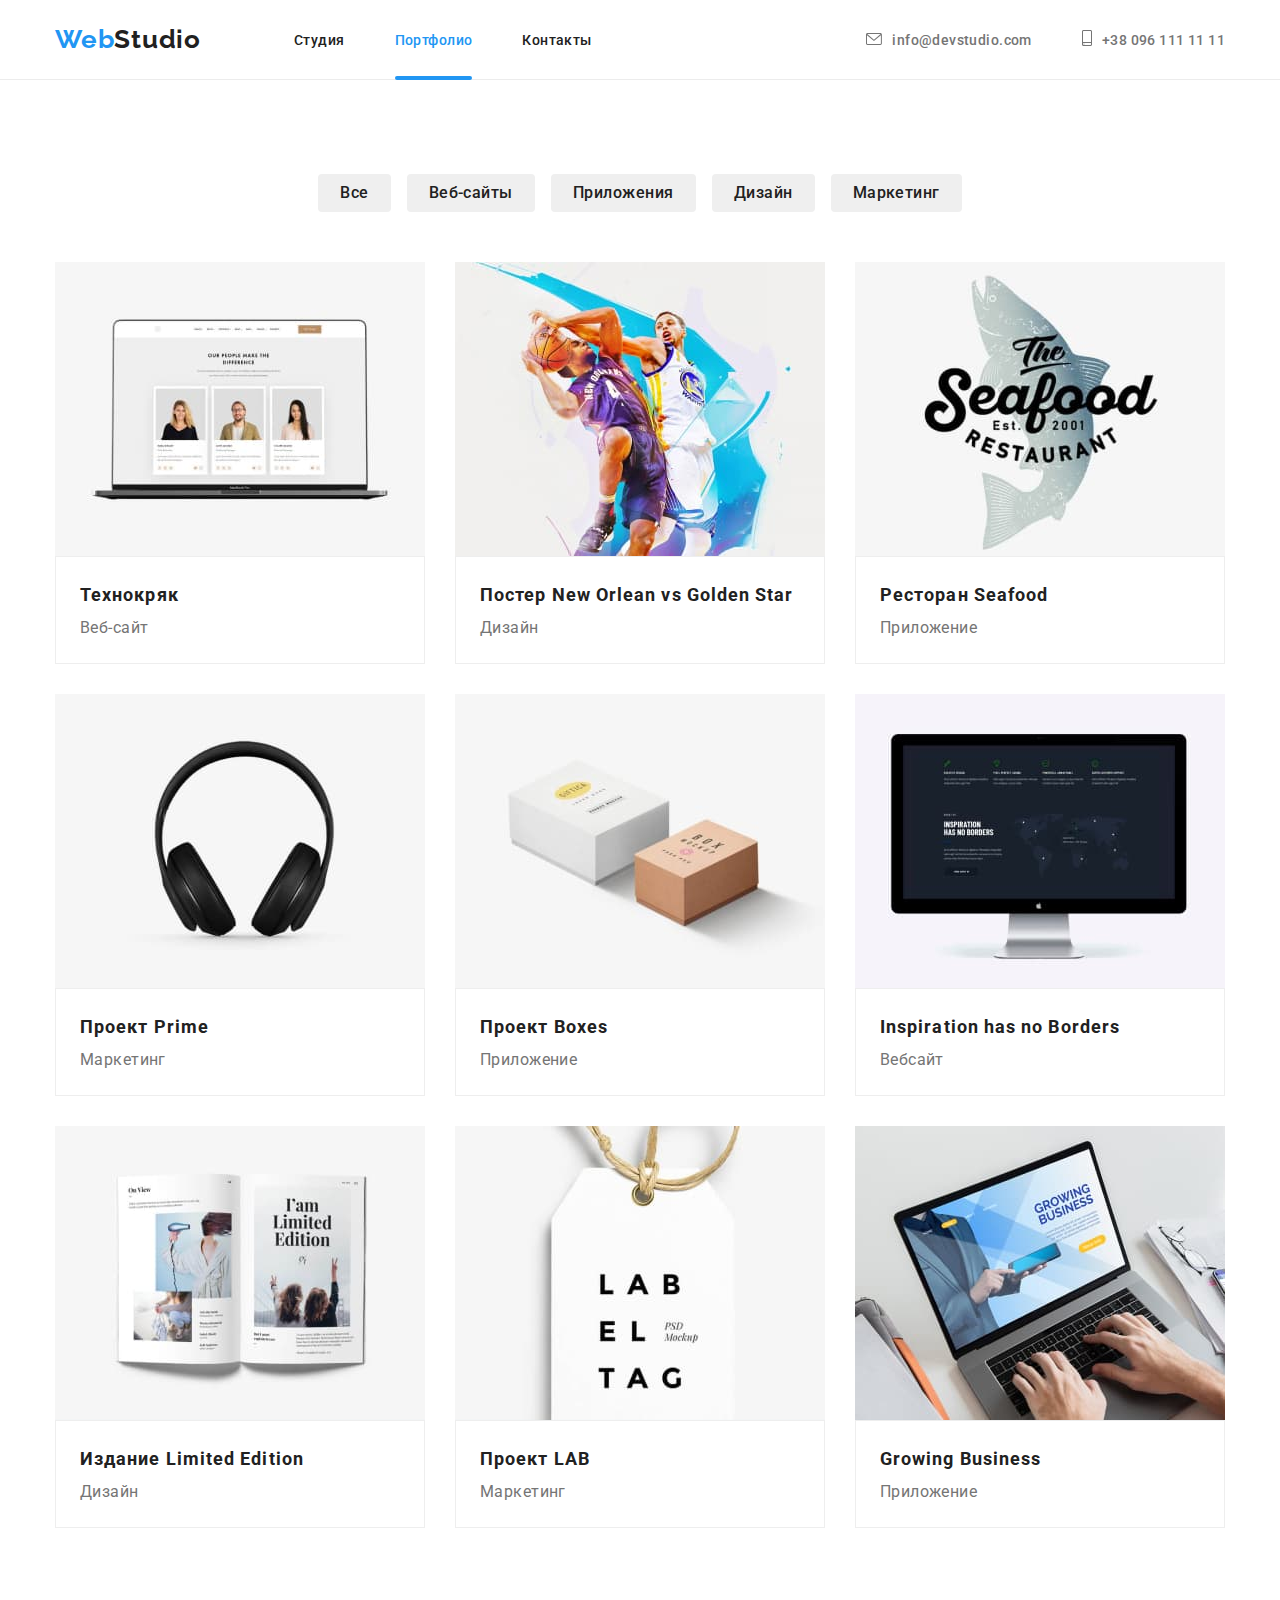
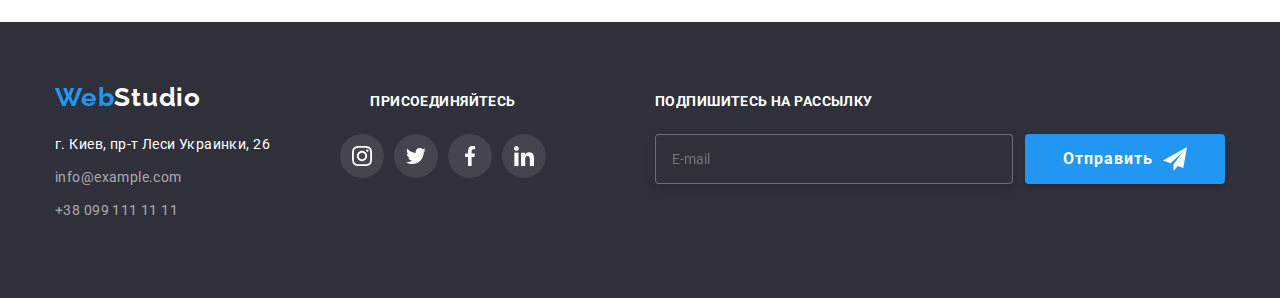
==== commit 7bc47c05: "finish1" ====
--- a/portfolio.html
+++ b/portfolio.html
@@ -37,7 +37,12 @@
               >
             </li>
             <li>
-              <a class="link nav__top-link" target="_blank" href="">Контакты</a>
+              <a
+                class="link nav__top-link"
+                target="_blank"
+                href="https://www.google.com/"
+                >Контакты</a
+              >
             </li>
           </ul>
         </nav>
@@ -64,7 +69,11 @@
             >
           </li>
         </ul>
-        <button type="button" class="menu-open-btn">
+        <button
+          type="button"
+          class="menu-open-btn"
+          aria-label="Кнопка открытия меню"
+        >
           <svg class="mobile-open-icon" width="40" height="40">
             <use href="./image/symbol-defs.svg#icon-menu-mob"></use>
           </svg>
@@ -73,28 +82,33 @@
       <div class="mob-menu is-hidden">
         <div class="conteiner">
           <div class="mob-menu-top">
-            <button type="button" class="menu-close-btn">
+            <button
+              type="button"
+              class="menu-close-btn"
+              aria-label="Кнопка закрытия меню"
+            >
               <svg class="mobile-close-icon" width="40" height="40">
                 <use href="./image/symbol-defs.svg#icon-close-mob"></use>
               </svg>
             </button>
             <ul class="mob-menu-list list">
               <li class="mob-menu-item">
-                <a
-                  class="link currentlink mob-link"
-                  target="_blank"
-                  href="./index.html"
-                >
+                <a class="link mob-link" target="_blank" href="./index.html">
                   Студия</a
                 >
               </li>
-              <li class="mob-menu-item">
+              <li class="link currentlink mob-menu-item">
                 <a class="link mob-link" target="_blank" href="./portfolio.html"
                   >Портфолио</a
                 >
               </li>
               <li class="mob-menu-item">
-                <a class="link mob-link" target="_blank" href="">Контакты</a>
+                <a
+                  class="link mob-link"
+                  target="_blank"
+                  href="https://www.google.com/"
+                  >Контакты</a
+                >
               </li>
             </ul>
           </div>
@@ -136,25 +150,55 @@
           <h1 class="visually-hidden">Фильтр</h1>
           <ul class="filter__btn-list list">
             <li class="filter__item">
-              <button type="button" class="filter__btn">Все</button>
+              <button
+                type="button"
+                class="filter__btn"
+                aria-label="Кнопка открия Все"
+              >
+                Все
+              </button>
             </li>
             <li class="filter__item">
-              <button type="button" class="filter__btn">Веб-сайти</button>
+              <button
+                type="button"
+                class="filter__btn"
+                aria-label="Кнопка открия Веб-сайты"
+              >
+                Веб-сайты
+              </button>
             </li>
             <li class="filter__item">
-              <button type="button" class="filter__btn">Приложения</button>
+              <button
+                type="button"
+                class="filter__btn"
+                aria-label="Кнопка открия Приложения"
+              >
+                Приложения
+              </button>
             </li>
             <li class="filter__item">
-              <button type="button" class="filter__btn">Дизайн</button>
+              <button
+                type="button"
+                class="filter__btn"
+                aria-label="Кнопка открия Дизайн"
+              >
+                Дизайн
+              </button>
             </li>
             <li class="filter__item">
-              <button type="button" class="filter__btn">Маркетинг</button>
+              <button
+                type="button"
+                class="filter__btn"
+                aria-label="Кнопка открия Маркетинг"
+              >
+                Маркетинг
+              </button>
             </li>
           </ul>
           <ul class="portfolio__list card__set list">
             <li class="card__item portfolio__item">
               <a
-                href=""
+                href="https://www.google.com/"
                 target="_blank"
                 rel="noopener noreferrer"
                 class="portfolio__link link"
@@ -204,7 +248,7 @@
 
             <li class="card__item portfolio__item">
               <a
-                href=""
+                href="https://www.google.com/"
                 target="_blank"
                 rel="noopener noreferrer"
                 class="portfolio__link link"
@@ -254,7 +298,7 @@
 
             <li class="card__item portfolio__item">
               <a
-                href=""
+                href="https://www.google.com/"
                 target="_blank"
                 rel="noopener noreferrer"
                 class="portfolio__link link"
@@ -301,7 +345,7 @@
 
             <li class="card__item portfolio__item">
               <a
-                href=""
+                href="https://www.google.com/"
                 target="_blank"
                 rel="noopener noreferrer"
                 class="portfolio__link link"
@@ -349,7 +393,7 @@
 
             <li class="card__item portfolio__item">
               <a
-                href=""
+                href="https://www.google.com/"
                 target="_blank"
                 rel="noopener noreferrer"
                 class="portfolio__link link"
@@ -396,7 +440,7 @@
 
             <li class="card__item portfolio__item">
               <a
-                href=""
+                href="https://www.google.com/"
                 target="_blank"
                 rel="noopener noreferrer"
                 class="portfolio__link link"
@@ -444,7 +488,7 @@
 
             <li class="card__item portfolio__item">
               <a
-                href=""
+                href="https://www.google.com/"
                 target="_blank"
                 rel="noopener noreferrer"
                 class="portfolio__link link"
@@ -492,7 +536,7 @@
 
             <li class="card__item portfolio__item">
               <a
-                href=""
+                href="https://www.google.com/"
                 target="_blank"
                 rel="noopener noreferrer"
                 class="portfolio__link link"
@@ -540,7 +584,7 @@
 
             <li class="card__item portfolio__item">
               <a
-                href=""
+                href="https://www.google.com/"
                 target="_blank"
                 rel="noopener noreferrer"
                 class="portfolio__link link"
@@ -626,13 +670,14 @@
           </div>
           <div class="footer__soc-contant">
             <p class="footer__title">присоединяйтесь</p>
-            <ul class="soc__list list">
+            <ul class="soc__list footer-soc__list list">
               <li class="soc__item">
                 <a
-                  href=""
+                  href="https://www.google.com/"
                   target="_blank"
                   rel="noopener noreferrer"
                   class="soc__link link"
+                  aria-label="Соц-сеть"
                 >
                   <svg class="soc__icon" width="20px" height="20px">
                     <use href="./image/symbol-defs.svg#icon-instagram-2"></use>
@@ -641,10 +686,11 @@
               </li>
               <li class="soc__item">
                 <a
-                  href=""
+                  href="https://www.google.com/"
                   target="_blank"
                   rel="noopener noreferrer"
                   class="soc__link link"
+                  aria-label="Соц-сеть"
                 >
                   <svg class="soc__icon" width="20px" height="20px">
                     <use href="./image/symbol-defs.svg#icon-Group"></use>
@@ -653,10 +699,11 @@
               </li>
               <li class="soc__item">
                 <a
-                  href=""
+                  href="https://www.google.com/"
                   target="_blank"
                   rel="noopener noreferrer"
                   class="soc__link link"
+                  aria-label="Соц-сеть"
                 >
                   <svg class="soc__icon" width="20px" height="20px">
                     <use href="./image/symbol-defs.svg#icon-facebook-1"></use>
@@ -665,10 +712,11 @@
               </li>
               <li class="soc__item">
                 <a
-                  href=""
+                  href="https://www.google.com/"
                   target="_blank"
                   rel="noopener noreferrer"
                   class="soc__link link"
+                  aria-label="Соц-сеть"
                 >
                   <svg class="soc__icon" width="20px" height="20px">
                     <use href="./image/symbol-defs.svg#icon-linkedin-1"></use>
@@ -688,9 +736,18 @@
                 name="E-mail"
                 placeholder="E-mail"
               />
-              <button type="submit" class="hero__btn footer__btn btn">
+              <button
+                type="submit"
+                class="hero__btn footer__btn btn"
+                aria-label="Кнопка отправки"
+              >
                 Отправить
-                <svg class="footer__send-icon" width="24px" height="24px">
+                <svg
+                  class="footer__send-icon"
+                  width="24px"
+                  height="24px"
+                  aria-label="Иконка отправки"
+                >
                   <use href="./image/symbol-defs.svg#icon-send"></use>
                 </svg>
               </button>
--- a/css/main.min.css
+++ b/css/main.min.css
@@ -1 +1 @@
-.body{font-family:"Roboto",sans-serif;font-weight:400;font-size:14px;line-height:1.71;letter-spacing:.03em;color:var(--dark-color)}.link{text-decoration:none;color:inherit}.list{list-style:none}h1,h2,h3,h4,h5,p{margin:0}ul,ol{margin:0;padding-left:0}button{cursor:pointer}img{display:block;max-width:100%;height:auto;width:100%}.logo{font-family:"Raleway",sans-serif;font-weight:700;font-size:26px;line-height:1.2;letter-spacing:.03em;color:var(--blue-color);text-decoration:none}.logo__header-accent{color:var(--logo-color)}.logo__footer-accent{color:var(--white-color)}.section{padding-top:60px;padding-bottom:60px}@media screen and (min-width: 1200px){.section{padding-top:94px;padding-bottom:94px}}.card-set{display:flex;flex-wrap:wrap;column-gap:var(--card-gap-left);row-gap:var(--card-gap-top)}@media screen and (min-width: 768px){.card-set{--card-item: 2}}.card-item{flex-basis:calc((100% - (var(--card-item) - 1)*var(--card-gap-left))/var(--card-item))}.conteiner{width:100%;margin:auto;padding-left:15px;padding-right:15px}@media screen and (min-width: 480px){.conteiner{width:480px}}@media screen and (min-width: 768px){.conteiner{width:780px}}@media screen and (min-width: 1200px){.conteiner{width:1200px}}.item-title{font-weight:700;font-size:14px;line-height:1.14;letter-spacing:.03em;text-transform:uppercase}.title{font-weight:700;font-size:36px;line-height:1.16;text-align:center;margin-bottom:50px;letter-spacing:.03em;color:var(--black-color)}.button{font-weight:700;font-size:16px;line-height:1.88;display:flex;align-items:center;text-align:center;letter-spacing:.06em;color:var(--white-color)}.button__btn:hover,.button__btn:focus{background-color:var(--dark-blue-color)}.soc__list{display:flex;justify-content:center}.soc__item{width:44px;height:44px;margin-right:10px}.soc__item:last-child{margin-right:0}.soc__link{width:100%;height:100%;border-radius:50%;display:flex;align-items:center;justify-content:center;transition:fill var(--cubic-bezier),background-color var(--cubic-bezier)}.soc__link:hover,.soc__link:focus{background-color:var(--blue-color);color:var(--white-color)}.soc__icon{fill:currentColor}.header__logo{font-size:24px;font-weight:700;line-height:1.17;text-decoration:none;font-family:"Raleway",sans-serif;color:var(--black-color)}@media screen and (min-width: 1200px){.header__logo{font-size:26px;line-height:1.19}}.header__logo{padding:16px 0}@media screen and (min-width: 768px){.header__logo{margin-right:88px;padding:26px 0}}@media screen and (min-width: 1200px){.header__logo{margin-right:93px;padding-top:24px;padding-bottom:25px}}.header{height:80px;border-bottom:1px solid #ececec;width:100vw;max-height:60px}@media screen and (min-width: 768px){.header{max-height:80px}}.header .conteiner{display:flex;align-items:center}.currentlink{color:var(--blue-color)}span{color:var(--blue-color)}.nav{display:none}@media screen and (min-width: 768px){.nav{display:flex}}.nav__list{font-size:14px;font-weight:500;line-height:1.19;letter-spacing:.02;display:flex;align-items:center;color:var(--black-color)}.list-link{display:none}@media screen and (min-width: 768px){.list-link{display:flex;flex-wrap:wrap;margin-left:84px;align-items:center}}@media screen and (min-width: 768px)and (min-width: 1200px){.list-link{flex-wrap:nowrap;margin-left:auto}}.nav__top-link{transition:color var(--cubic-bezier)}.nav__top-link:hover,.nav__top-link:focus{color:var(--blue-color)}.list-link__icon{fill:var(--dark-color);margin-right:8px}@media screen and (min-width: 1200px){.list-link__icon{margin-right:10px}}.list-link__contact:hover .list-link__icon,.list-link__contact:focus .list-link__icon{fill:var(--blue-color)}.list-link__contact{font-size:12px;line-height:1.1666666667;font-weight:500;text-decoration:none;color:var(--dark-color);display:flex;align-items:center;transition:color var(--cubic-bezier)}@media screen and (min-width: 1200px){.list-link__contact{font-size:14px;line-height:1.1428571429}}.list-link__contact:hover,.list-link__contact:focus{color:var(--blue-color)}.list-link__item:not(:last-child){margin-bottom:10px}@media screen and (min-width: 1200px){.list-link__item:not(:last-child){margin-bottom:0;margin-right:50px}}.nav__item{position:relative}.nav__item:not(:last-child){margin-right:50px}@media screen and (min-width: 768px){.link.currentlink::after{content:"";position:absolute;width:100%;height:4px;background-color:var(--blue-color);border-radius:2px;left:0;bottom:-32px}}.menu-open-btn{display:block;margin-left:auto;background-color:var(--white-color);border:none}.menu-close-btn{position:absolute;top:12px;right:25px;display:block;background-color:var(--white-color);border:none}.menu-open-btn:hover,.menu-close-btn:hover{fill:var(--blue-color)}@media screen and (min-width: 768px){.menu-open-btn{display:none}}.mob-menu{position:fixed;top:0;left:0;z-index:10;background-color:var(--white-color);width:100vw;height:100vh}.mob-menu .conteiner{position:relative;padding-top:48px;padding-bottom:48px;padding-left:40px;display:flex;flex-direction:column;justify-content:space-between;align-items:flex-start;height:100%;overflow-y:auto}@media screen and (min-width: 768px){.mob-menu{display:none}}.mob-menu-item{font-weight:500;font-size:40px;line-height:1.175;letter-spacing:.02em;color:var(--black-color)}.mob-menu-item .mob-link:hover{color:var(--blue-color)}.mob-menu-item:not(:last-child){margin-bottom:36px}.mob-connect-item:not(:last-child){margin-bottom:32px}.mob-connect-link-phone{font-weight:500;font-size:34px;line-height:1.1764705882;letter-spacing:.02em;color:var(--blue-color)}.mob-connect-link-email{font-weight:500;font-size:24px;line-height:1.1666666667;letter-spacing:.02em;color:var(--dark-color)}.mob-soc-list{position:relative;display:flex;flex-wrap:wrap;margin-top:64px;font-weight:500;font-size:18px;line-height:1.2222222222;letter-spacing:.02em;color:var(--blue-color)}.mob-soc-item:not(:last-child){margin-right:10px;padding-right:10px;border-right:1px solid rgba(33,33,33,.2)}.hero{max-width:767px;height:400px;margin:auto;padding:118px 0;text-align:center;background-color:var(--footer-color);background-image:linear-gradient(rgba(47, 48, 58, 0.4), rgba(47, 48, 58, 0.4)),url(../image/header-mob.jpg);background-repeat:no-repeat;background-size:cover}@media(min-device-pixel-ratio: 2),(min-resolution: 192dpi),(min-resolution: 2dppx){.hero{background-image:linear-gradient(rgba(47, 48, 58, 0.4), rgba(47, 48, 58, 0.4)),url(../image/header-mob2x.jpg)}}@media screen and (min-width: 768px){.hero{max-width:1199px;background-image:linear-gradient(rgba(47, 48, 58, 0.4), rgba(47, 48, 58, 0.4)),url(../image/header-tab.jpg)}}@media screen and (min-width: 768px)and (min-device-pixel-ratio: 2),screen and (min-width: 768px)and (min-resolution: 192dpi),screen and (min-width: 768px)and (min-resolution: 2dppx){.hero{background-image:linear-gradient(rgba(47, 48, 58, 0.4), rgba(47, 48, 58, 0.4)),url(../image/header-tab2x.jpg)}}@media screen and (min-width: 1200px){.hero{max-width:1600px;height:600px;padding:200px 0;background-image:linear-gradient(rgba(47, 48, 58, 0.4), rgba(47, 48, 58, 0.4)),url(../image/hero.jpg)}}@media screen and (min-width: 1200px)and (min-device-pixel-ratio: 2),screen and (min-width: 1200px)and (min-resolution: 192dpi),screen and (min-width: 1200px)and (min-resolution: 2dppx){.hero{background-image:linear-gradient(rgba(47, 48, 58, 0.4), rgba(47, 48, 58, 0.4)),url(../image/hero-2x.jpg)}}.hero__title{font-size:26px;font-weight:900;line-height:1.6;letter-spacing:.06em;margin-right:auto;margin-left:auto;text-align:center;text-transform:uppercase;color:var(--white-color);margin-bottom:30px}@media screen and (min-width: 1200px){.hero__title{font-size:44px;line-height:1.4;max-width:700px}}.hero__btn{font-family:inherit;font-weight:700;font-size:16px;line-height:1.88;border:0px;min-width:200px;margin-left:auto;margin-right:auto;display:flex;justify-content:center;align-items:center;padding:10px 32px;letter-spacing:.06em;color:var(--white-color);background-color:var(--blue-color);box-shadow:0px 4px 4px rgba(0,0,0,.15);border-radius:4px;transition:background-color var(--cubic-bezier),box-shadow var(--cubic-bezier),border-radius var(--cubic-bezier)}.hero__btn:hover,.hero__btn:focus{background-color:var(--dark-blue-color)}.peculiarities__list{display:flex;flex-wrap:wrap;gap:30px}.peculiarities__item{--card-item:1;flex-basis:calc((100% - (var(--card-item) - 1)*var(--card-gap-left))/var(--card-item))}@media screen and (min-width: 768px){.peculiarities__item{--card-item: 2;flex-basis:calc((100% - (var(--card-item) - 1)*var(--card-gap-left))/var(--card-item))}}@media screen and (min-width: 1200px){.peculiarities__item{--card-item: 4;flex-basis:calc((100% - (var(--card-item) - 1)*var(--card-gap-left))/var(--card-item))}}.peculiarities__title{margin-bottom:10px;color:var(--black-color);text-align:center}@media screen and (min-width: 768px){.peculiarities__title{text-align:start}}.peculiarities__item::before{content:"";display:block;height:120px;border-radius:4px;margin-bottom:30px;background:var(--grey-color);background-position:50% 50%;background-repeat:no-repeat}.icon-rect::before{background-image:url(../image/antenna.svg)}.icon-clock::before{background-image:url(../image/clock.svg)}.icon-diagram::before{background-image:url(../image/diagram.svg)}.icon-ilon::before{background-image:url(../image/astronaut.svg)}.about{padding-top:0}@media screen and (max-width: 1199px){.about{display:none}}.about__list{display:flex;gap:30px}.about__item{position:relative}.about__text{display:flex;align-items:center;justify-content:center;position:absolute;color:var(--white-color);bottom:0;background:rgba(47,48,58,.8);width:100%;padding:27px}.team{background:var(--grey-color)}.team__container{padding:30px}.team__title{font-weight:500;color:var(--black-color);margin-bottom:10px}.team__text{margin-bottom:16px}.team__list{display:flex;flex-wrap:wrap;gap:30px}.team__item{width:100%;text-align:center;box-shadow:0px 1px 3px rgba(0,0,0,.12),0px 1px 1px rgba(0,0,0,.14),0px 2px 1px rgba(0,0,0,.2);border-radius:0px 0px 4px 4px;--card-item:1;flex-basis:calc((100% - (var(--card-item) - 1)*var(--card-gap-left))/var(--card-item))}@media screen and (min-width: 768px){.team__item{--card-item: 2;flex-basis:calc((100% - (var(--card-item) - 1)*var(--card-gap-left))/var(--card-item))}}@media screen and (min-width: 1200px){.team__item{--card-item: 4;flex-basis:calc((100% - (var(--card-item) - 1)*var(--card-gap-left))/var(--card-item))}}.team__text,.team__title{font-size:16px;line-height:1.19}.clients__list{--card-item: 6;display:flex;flex-wrap:wrap;gap:30px}.clients__item{color:var(--soc__grey-color);width:calc((100% - 30px)/2);--card-item:2;flex-basis:calc((100% - (var(--card-item) - 1)*var(--card-gap-left))/var(--card-item))}@media screen and (min-width: 768px){.clients__item{--card-item: 3;flex-basis:calc((100% - (var(--card-item) - 1)*var(--card-gap-left))/var(--card-item))}}@media screen and (min-width: 1200px){.clients__item{--card-item: 6;flex-basis:calc((100% - (var(--card-item) - 1)*var(--card-gap-left))/var(--card-item))}}.clients__item:last-child{margin-right:none}.clients__soc__icon{fill:currentColor}.clients__link{color:inherit;display:flex;fill:var(--soc__grey-color);height:92px;border:1px solid #afb1b8;border-radius:4px;display:flex;align-items:center;justify-content:center;border-radius:4px;transition:fill var(--cubic-bezier),border var(--cubic-bezier)}.clients__link:focus,.clients__link:hover{color:var(--blue-color);border:1px solid var(--blue-color)}.footer{padding-bottom:60px;background:var(--footer-color)}@media screen and (min-width: 768px){.footer__top{display:flex;justify-content:space-evenly;align-items:baseline}}.footer__logo{display:block;text-align:center;font-weight:700;font-size:26px;line-height:1.1923076923;margin-bottom:20px}@media screen and (min-width: 1200px){.footer__logo{text-align:start}}.footer__link{transition:color 250ms cubic-bezier(0.4, 0, 0.2, 1)}.footer__link:not(:last-child){margin-bottom:8px}.footer__link:hover,.footer__link:focus{color:var(--blue-color)}.footer__list{display:block;text-align:center}@media screen and (min-width: 1200px){.footer__list{text-align:start}}.footer__soc-contant{margin-top:60px}.footer-address{font-size:14px;line-height:1.71;letter-spacing:.03;color:rgba(255,255,255,.6)}@media screen and (min-width: 1200px){.footer-conteiner{display:flex;align-items:baseline}}.address{font-size:14px;line-height:1.71;letter-spacing:.03;font-style:normal;color:var(--white-color)}.footer__contant{padding-top:60px}@media screen and (min-width: 1200px){.footer__contant{display:flex;flex-direction:column;margin-right:70px}}.footer-address{display:block;margin-top:9px;font-style:normal}.footer__title{text-align:center;font-size:14px;font-weight:700;line-height:1.71;letter-spacing:.03;text-transform:uppercase;color:var(--white-color)}@media screen and (min-width: 1200px){.footer__title-soc{text-align:start}}.soc__list{margin-bottom:60px;display:flex;justify-content:center;margin-top:20px}.footer .soc__link{color:var(--white-color);background:rgba(255,255,255,.1);border-radius:50%;transition:background-color var(--cubic-bezier)}.footer .soc__link:hover,.footer .soc__link:focus{background-color:var(--blue-color)}.footer__input{width:100%;height:50px;background-color:var(--footer-color);color:rgba(255,255,255,.6);padding-left:16px;margin-bottom:20px;outline:none;border:1px solid rgba(255,255,255,.3);filter:drop-shadow(0px 4px 4px rgba(0, 0, 0, 0.15));border-radius:4px}@media screen and (min-width: 768px){.footer__input{width:450px}}@media screen and (min-width: 1200px){.footer__input{width:358px}}.footer__btn{font-size:16px;font-weight:700;line-height:1.88;letter-spacing:.06;display:flex;align-items:center;justify-content:center;width:200px;height:50px;background:#2196f3;box-shadow:0px 4px 4px rgba(0,0,0,.15);border-radius:4px;margin:0 auto;cursor:pointer;color:#fff;border:none}@media screen and (min-width: 1200px){.footer__btn{margin-left:12px}}@media screen and (min-width: 768px){.footer__form-contant{margin-top:60px}}@media screen and (min-width: 1200px){.footer__form-contant{margin-top:0;margin-left:auto}}.footer__form-wrap{margin-top:20px}@media screen and (min-width: 768px){.footer__form-wrap{text-align:center}}@media screen and (min-width: 1200px){.footer__form-wrap{display:flex}}.footer__send-icon{margin-left:10px}.filter{padding-top:60px}@media screen and (min-width: 1200px){.filter{padding-top:94px}}.filter__btn-list{display:flex;flex-wrap:wrap;align-items:center;gap:15px 8px;margin-bottom:40px}@media screen and (min-width: 768px){.filter__btn-list{margin-bottom:30px;justify-content:center}}@media screen and (min-width: 1200px){.filter__btn-list{margin-bottom:50px}}.filter__item:not(:last-child){margin-right:8px}.filter__btn{font-family:"Roboto";font-weight:500;font-size:16px;line-height:1.62;padding:6px 22px;border-radius:4px;border:none;text-align:center;letter-spacing:.03em;color:var(--black-color);transition:background-color var(--cubic-bezier),box-shadow var(--cubic-bezier),color var(--cubic-bezier)}.filter__btn:hover,.filter__btn:focus{color:var(--white-color);background-color:var(--blue-color);box-shadow:0px 3px 1px rgba(0,0,0,.1),0px 1px 2px rgba(0,0,0,.08),0px 2px 2px rgba(0,0,0,.12)}.portfolio__list{display:flex;flex-wrap:wrap;gap:30px}.portfolio__item{--card-item:1;flex-basis:calc((100% - (var(--card-item) - 1)*var(--card-gap-left))/var(--card-item))}@media screen and (min-width: 768px){.portfolio__item{--card-item:2;flex-basis:calc((100% - (var(--card-item) - 1)*var(--card-gap-left))/var(--card-item))}}@media screen and (min-width: 1200px){.portfolio__item{--card-item:3;flex-basis:calc((100% - (var(--card-item) - 1)*var(--card-gap-left))/var(--card-item))}}.portfolio__link{display:block;transition:box-shadow var(--cubic-bezier)}.portfolio__link:focus,.portfolio__link:hover{box-shadow:0px 1px 1px rgba(0,0,0,.12),0px 4px 4px rgba(0,0,0,.06),1px 4px 6px rgba(0,0,0,.16)}.portfolio__title{font-weight:700;font-size:18px;line-height:2;letter-spacing:.06em;color:var(--black-color)}.portfolio__bac{position:relative;overflow:hidden}.portfolio__bac-text{position:absolute;top:0;height:100%;font-size:18px;line-height:1.56;padding:63px 24px;background-color:rgba(33,150,243,.9);color:var(--white-color);transform:translateY(100%);transition:transform var(--cubic-bezier),background-color var(--cubic-bezier),color var(--cubic-bezier)}.portfolio__link:hover .portfolio__bac-text,.portfolio__link:focus .portfolio__bac-text{transform:translateY(0)}.portfolio__text{font-size:16px;line-height:1.88}.portfolio__footer{border:1px solid #eee;padding:20px 24px}.backdrop{width:100%;height:100%;background:rgba(0,0,0,.8);position:fixed;top:0;transition:opacity var(--cubic-bezier),visibility var(--cubic-bezier)}.backdrop.is-hidden .modal{transform:translate(-50%, -50%) scale(0)}.modal{width:100%;max-width:450px;position:absolute;top:50%;left:50%;background:var(--white-color);padding:40px;box-shadow:0px 1px 3px rgba(0,0,0,.12),0px 1px 1px rgba(0,0,0,.14),0px 2px 1px rgba(0,0,0,.2);border-radius:4px;transform:translate(-50%, -50%) scale(1);transition:transform var(--cubic-bezier)}@media screen and (min-width: 1200px){.modal{border-radius:4px;width:100%;max-width:528px}}.modal__title{font-weight:700;font-size:20px;line-height:1.15;text-align:center;letter-spacing:.03em;margin-bottom:12px;color:var(--black-color)}.modal__field{margin-bottom:10px}.modal__icon{position:absolute;left:12px;top:50%;transform:translateY(-50%);transition:fill var(--cubic-bezier)}.modal__text{display:flex;flex-wrap:wrap;margin-bottom:20px}.modal__label{display:block;font-size:12px;line-height:1.16;letter-spacing:.01em;margin-bottom:4px;color:var(--dark-color);transform-origin:border var(--cubic-bezier)}.modal__btn{width:30px;height:30px;border:1px solid #999;border-radius:50%;background-color:rgba(0,0,0,0);position:absolute;top:10px;right:10px;display:flex;align-items:center;justify-content:center;padding:0;transition:fill var(--cubic-bezier)}.modal__btn__btn:hover,.modal__btn__btn:focus{fill:var(--blue-color)}.is-hidden{visibility:hidden;opacity:0;pointer-events:none}.wrap{position:relative}.modal__input:hover+.modal__icon,.modal__input:focus+.modal__icon{fill:var(--blue-color)}.modal__input{width:100%;height:40px;font-size:14px;line-height:1.16;letter-spacing:.01em;padding-left:42px;border:1px solid rgba(33,33,33,.2);border-radius:4px;transition:border var(--cubic-bezier)}.modal__input__input:hover,.modal__input__input:focus{border:1px solid var(--blue-color)}.modal__area-text{width:100%;height:120px;padding:12px 16px;border:1px solid rgba(33,33,33,.2);border-radius:4px;resize:none;font-weight:400;font-size:12px;line-height:1.16;letter-spacing:.01em;color:rgba(117,117,117,.5);resize:none}.modal__area-text:hover,.modal__area-text:focus{border:1px solid var(--blue-color)}.checkbox__field{position:relative;display:flex;align-items:center;margin-bottom:30px}.checkbox__input{position:absolute;top:0;left:0}.checkbox__text{width:100%;display:block;align-items:center;font-size:12px;line-height:1.16;letter-spacing:.03em}@media screen and (min-width: 1200px){.checkbox__text{font-size:14px;line-height:1.71}}.checkbox__span{width:16px;height:15px;position:relative;border:2px solid #212121;border-radius:3px;background-color:rgba(0,0,0,0);margin-right:5px;display:inline-flex;justify-content:center;align-items:center;transition:backgraund-color var(--cubic-bezier),border var(--cubic-bezier)}.check__icon{width:100%;height:100%;fill:rgba(0,0,0,0);position:absolute;top:50%;left:50%;transform:translate(-50%, -50%);transition:fill var(--cubic-bezier)}.checkbox__input:focus+.checkbox__text span,.checkbox__input:hover+.checkbox__text span{border-color:var(--blue-color)}.checkbox__input:checked+.checkbox__text span{background-color:var(--blue-color);border:2px solid var(--blue-color)}.checkbox__input:checked+.checkbox__text .check__icon{fill:var(--white-color)}.checkbox__link{text-decoration-line:underline;margin-left:1px;color:var(--blue-color);border-bottom:1px solid var(--blue-color)}.visually-hidden{position:absolute;white-space:nowrap;width:1px;height:1px;overflow:hidden;border:0;padding:0;clip:rect(0 0 0 0);clip-path:inset(50%);margin:-1px}:root{--black-color: #212121;--dark-color: #757575;--white-color: #ffffff;--blue-color: #2196f3;--grey-color: #F5F4FA;--logo-color: #000000;--footer-color: #2F303A;--card-gap-top: 30px;--card-gap-left: 30px;--card-item: 3;--soc__grey-color: #AFB1B8;--cubic-bezier: 250ms cubic-bezier(0.4, 0, 0.2, 1);--dark-blue-color: #188CE8}/*# sourceMappingURL=main.min.css.map */+.body{font-family:"Roboto",sans-serif;font-weight:400;font-size:14px;line-height:1.71;letter-spacing:.03em;color:var(--dark-color)}.link{text-decoration:none;color:inherit}.list{list-style:none}h1,h2,h3,h4,h5,p{margin:0}ul,ol{margin:0;padding-left:0}button{cursor:pointer}img{display:block;max-width:100%;height:auto;width:100%}.logo{font-family:"Raleway",sans-serif;font-weight:700;font-size:26px;line-height:1.2;letter-spacing:.03em;color:var(--blue-color);text-decoration:none}.logo__header-accent{color:var(--logo-color)}.logo__footer-accent{color:var(--white-color)}.section{padding-top:60px;padding-bottom:60px}@media screen and (min-width: 1200px){.section{padding-top:94px;padding-bottom:94px}}.card-set{display:flex;flex-wrap:wrap;column-gap:var(--card-gap-left);row-gap:var(--card-gap-top)}@media screen and (min-width: 768px){.card-set{--card-item: 2}}.card-item{flex-basis:calc((100% - (var(--card-item) - 1)*var(--card-gap-left))/var(--card-item))}.conteiner{width:100%;margin:auto;padding-left:15px;padding-right:15px}@media screen and (min-width: 480px){.conteiner{width:480px}}@media screen and (min-width: 768px){.conteiner{width:780px}}@media screen and (min-width: 1200px){.conteiner{width:1200px}}.item-title{font-weight:700;font-size:14px;line-height:1.14;letter-spacing:.03em;text-transform:uppercase}.title{font-weight:700;font-size:36px;line-height:1.16;text-align:center;margin-bottom:50px;letter-spacing:.03em;color:var(--black-color)}.button{font-weight:700;font-size:16px;line-height:1.88;display:flex;align-items:center;text-align:center;letter-spacing:.06em;color:var(--white-color)}.button__btn:hover,.button__btn:focus{background-color:var(--dark-blue-color)}.soc__list{display:flex;justify-content:center}.soc__item{width:44px;height:44px;margin-right:10px}.soc__item:last-child{margin-right:0}.soc__link{width:100%;height:100%;border-radius:50%;display:flex;align-items:center;justify-content:center;transition:fill var(--cubic-bezier),background-color var(--cubic-bezier)}.soc__link:hover,.soc__link:focus{background-color:var(--blue-color);color:var(--white-color)}.soc__icon{fill:currentColor}.header__logo{font-size:24px;font-weight:700;line-height:1.17;text-decoration:none;font-family:"Raleway",sans-serif;color:var(--black-color)}@media screen and (min-width: 1200px){.header__logo{font-size:26px;line-height:1.19}}.header__logo{padding:16px 0}@media screen and (min-width: 768px){.header__logo{margin-right:88px;padding:26px 0}}@media screen and (min-width: 1200px){.header__logo{margin-right:93px;padding-top:24px;padding-bottom:25px}}.header{height:80px;border-bottom:1px solid #ececec;width:100vw;max-height:60px}@media screen and (min-width: 768px){.header{max-height:80px}}.header .conteiner{display:flex;align-items:center}.currentlink{color:var(--blue-color)}span{color:var(--blue-color)}.nav{display:none}@media screen and (min-width: 768px){.nav{display:flex}}.nav__list{font-size:14px;font-weight:500;line-height:1.19;letter-spacing:.02;display:flex;align-items:center;color:var(--black-color)}.list-link{display:none}@media screen and (min-width: 768px){.list-link{display:flex;flex-wrap:wrap;margin-left:84px;align-items:center}}@media screen and (min-width: 768px)and (min-width: 1200px){.list-link{flex-wrap:nowrap;margin-left:auto}}.nav__top-link{transition:color var(--cubic-bezier)}.nav__top-link:hover,.nav__top-link:focus{color:var(--blue-color)}.list-link__icon{fill:var(--dark-color);margin-right:8px}@media screen and (min-width: 1200px){.list-link__icon{margin-right:10px}}.list-link__contact:hover .list-link__icon,.list-link__contact:focus .list-link__icon{fill:var(--blue-color)}.list-link__contact{font-size:12px;line-height:1.1666666667;font-weight:500;text-decoration:none;color:var(--dark-color);display:flex;align-items:center;transition:color var(--cubic-bezier)}@media screen and (min-width: 1200px){.list-link__contact{font-size:14px;line-height:1.1428571429}}.list-link__contact:hover,.list-link__contact:focus{color:var(--blue-color)}.list-link__item:not(:last-child){margin-bottom:10px}@media screen and (min-width: 1200px){.list-link__item:not(:last-child){margin-bottom:0;margin-right:50px}}.nav__item{position:relative}.nav__item:not(:last-child){margin-right:50px}@media screen and (min-width: 768px){.link.currentlink::after{content:"";position:absolute;width:100%;height:4px;background-color:var(--blue-color);border-radius:2px;left:0;bottom:-32px}}.menu-open-btn{display:block;margin-left:auto;background-color:var(--white-color);border:none}.menu-close-btn{position:absolute;top:12px;right:25px;display:block;background-color:var(--white-color);border:none}.menu-open-btn:hover,.menu-close-btn:hover{fill:var(--blue-color)}@media screen and (min-width: 768px){.menu-open-btn{display:none}}.mob-menu{position:fixed;top:0;left:0;z-index:10;background-color:var(--white-color);width:100vw;height:100vh}.mob-menu .conteiner{position:relative;padding-top:48px;padding-bottom:48px;padding-left:40px;display:flex;flex-direction:column;justify-content:space-between;align-items:flex-start;height:100%;overflow-y:auto}@media screen and (min-width: 768px){.mob-menu{display:none}}.mob-menu-item{font-weight:500;font-size:40px;line-height:1.175;letter-spacing:.02em;color:var(--black-color)}.mob-menu-item .mob-link:hover{color:var(--blue-color)}.mob-menu-item:not(:last-child){margin-bottom:36px}.mob-connect-item:not(:last-child){margin-bottom:32px}.mob-connect-link-phone{font-weight:500;font-size:34px;line-height:1.1764705882;letter-spacing:.02em;color:var(--blue-color)}.mob-connect-link-email{font-weight:500;font-size:24px;line-height:1.1666666667;letter-spacing:.02em;color:var(--dark-color)}.mob-soc-list{position:relative;display:flex;flex-wrap:wrap;margin-top:64px;font-weight:500;font-size:18px;line-height:1.2222222222;letter-spacing:.02em;color:var(--blue-color)}.mob-soc-item:not(:last-child){margin-right:10px;padding-right:10px;border-right:1px solid rgba(33,33,33,.2)}.hero{max-width:767px;height:400px;margin:auto;padding:118px 0;text-align:center;background-color:var(--footer-color);background-image:linear-gradient(rgba(47, 48, 58, 0.4), rgba(47, 48, 58, 0.4)),url(../image/header-mob.jpg);background-repeat:no-repeat;background-size:cover}@media(min-device-pixel-ratio: 2),(min-resolution: 192dpi),(min-resolution: 2dppx){.hero{background-image:linear-gradient(rgba(47, 48, 58, 0.4), rgba(47, 48, 58, 0.4)),url(../image/header-mob2x.jpg)}}@media screen and (min-width: 768px){.hero{max-width:1199px;background-image:linear-gradient(rgba(47, 48, 58, 0.4), rgba(47, 48, 58, 0.4)),url(../image/header-tab.jpg)}}@media screen and (min-width: 768px)and (min-device-pixel-ratio: 2),screen and (min-width: 768px)and (min-resolution: 192dpi),screen and (min-width: 768px)and (min-resolution: 2dppx){.hero{background-image:linear-gradient(rgba(47, 48, 58, 0.4), rgba(47, 48, 58, 0.4)),url(../image/header-tab2x.jpg)}}@media screen and (min-width: 1200px){.hero{max-width:1600px;height:600px;padding:200px 0;background-image:linear-gradient(rgba(47, 48, 58, 0.4), rgba(47, 48, 58, 0.4)),url(../image/hero.jpg)}}@media screen and (min-width: 1200px)and (min-device-pixel-ratio: 2),screen and (min-width: 1200px)and (min-resolution: 192dpi),screen and (min-width: 1200px)and (min-resolution: 2dppx){.hero{background-image:linear-gradient(rgba(47, 48, 58, 0.4), rgba(47, 48, 58, 0.4)),url(../image/hero-2x.jpg)}}.hero__title{font-size:26px;font-weight:900;line-height:1.6;letter-spacing:.06em;margin-right:auto;margin-left:auto;text-align:center;text-transform:uppercase;color:var(--white-color);margin-bottom:30px}@media screen and (min-width: 1200px){.hero__title{font-size:44px;line-height:1.4;max-width:700px}}.hero__btn{font-family:inherit;font-weight:700;font-size:16px;line-height:1.88;border:0px;min-width:200px;margin-left:auto;margin-right:auto;display:flex;justify-content:center;align-items:center;padding:10px 32px;letter-spacing:.06em;color:var(--white-color);background-color:var(--blue-color);box-shadow:0px 4px 4px rgba(0,0,0,.15);border-radius:4px;transition:background-color var(--cubic-bezier),box-shadow var(--cubic-bezier),border-radius var(--cubic-bezier)}.hero__btn:hover,.hero__btn:focus{background-color:var(--dark-blue-color)}.peculiarities__list{display:flex;flex-wrap:wrap;gap:30px}.peculiarities__item{--card-item:1;flex-basis:calc((100% - (var(--card-item) - 1)*var(--card-gap-left))/var(--card-item))}@media screen and (min-width: 768px){.peculiarities__item{--card-item: 2;flex-basis:calc((100% - (var(--card-item) - 1)*var(--card-gap-left))/var(--card-item))}}@media screen and (min-width: 1200px){.peculiarities__item{--card-item: 4;flex-basis:calc((100% - (var(--card-item) - 1)*var(--card-gap-left))/var(--card-item))}}.peculiarities__title{margin-bottom:10px;color:var(--black-color);text-align:center}@media screen and (min-width: 768px){.peculiarities__title{text-align:start}}.peculiarities__item::before{content:"";display:block;height:120px;border-radius:4px;margin-bottom:30px;background:var(--grey-color);background-position:50% 50%;background-repeat:no-repeat}.icon-rect::before{background-image:url(../image/antenna.svg)}.icon-clock::before{background-image:url(../image/clock.svg)}.icon-diagram::before{background-image:url(../image/diagram.svg)}.icon-ilon::before{background-image:url(../image/astronaut.svg)}.about{padding-top:0}@media screen and (max-width: 1199px){.about{display:none}}.about__list{display:flex;gap:30px}.about__item{position:relative}.about__text{display:flex;align-items:center;justify-content:center;position:absolute;color:var(--white-color);bottom:0;background:rgba(47,48,58,.8);width:100%;padding:27px}.team{background:var(--grey-color)}.team__container{padding:30px}.team__title{font-weight:500;color:var(--black-color);margin-bottom:10px}.team__text{margin-bottom:16px}.team__list{display:flex;flex-wrap:wrap;gap:30px}.team__item{width:100%;text-align:center;box-shadow:0px 1px 3px rgba(0,0,0,.12),0px 1px 1px rgba(0,0,0,.14),0px 2px 1px rgba(0,0,0,.2);border-radius:0px 0px 4px 4px;--card-item:1;flex-basis:calc((100% - (var(--card-item) - 1)*var(--card-gap-left))/var(--card-item))}@media screen and (min-width: 768px){.team__item{--card-item: 2;flex-basis:calc((100% - (var(--card-item) - 1)*var(--card-gap-left))/var(--card-item))}}@media screen and (min-width: 1200px){.team__item{--card-item: 4;flex-basis:calc((100% - (var(--card-item) - 1)*var(--card-gap-left))/var(--card-item))}}.team__text,.team__title{font-size:16px;line-height:1.19}.clients__list{--card-item: 6;display:flex;flex-wrap:wrap;gap:30px}.clients__item{color:var(--soc__grey-color);width:calc((100% - 30px)/2);--card-item:2;flex-basis:calc((100% - (var(--card-item) - 1)*var(--card-gap-left))/var(--card-item))}@media screen and (min-width: 768px){.clients__item{--card-item: 3;flex-basis:calc((100% - (var(--card-item) - 1)*var(--card-gap-left))/var(--card-item))}}@media screen and (min-width: 1200px){.clients__item{--card-item: 6;flex-basis:calc((100% - (var(--card-item) - 1)*var(--card-gap-left))/var(--card-item))}}.clients__item:last-child{margin-right:none}.clients__soc__icon{fill:currentColor}.clients__link{color:inherit;display:flex;fill:var(--soc__grey-color);height:92px;border:1px solid #afb1b8;border-radius:4px;display:flex;align-items:center;justify-content:center;border-radius:4px;transition:fill var(--cubic-bezier),border var(--cubic-bezier)}.clients__link:focus,.clients__link:hover{color:var(--blue-color);border:1px solid var(--blue-color)}.footer{padding-bottom:60px;background:var(--footer-color)}@media screen and (min-width: 768px){.footer__top{display:flex;justify-content:space-evenly;align-items:baseline}}.footer__logo{display:block;text-align:center;font-weight:700;font-size:26px;line-height:1.1923076923;margin-bottom:20px}@media screen and (min-width: 1200px){.footer__logo{text-align:start}}.footer__link{transition:color 250ms cubic-bezier(0.4, 0, 0.2, 1)}.footer__link:not(:last-child){margin-bottom:8px}.footer__link:hover,.footer__link:focus{color:var(--blue-color)}.footer__list{display:block;text-align:center}@media screen and (min-width: 1200px){.footer__list{text-align:start}}.footer__soc-contant{margin-top:60px}.footer-address{font-size:14px;line-height:1.71;letter-spacing:.03;color:rgba(255,255,255,.6)}@media screen and (min-width: 1200px){.footer-conteiner{display:flex;align-items:baseline}}.address{font-size:14px;line-height:1.71;letter-spacing:.03;font-style:normal;color:var(--white-color)}.footer__contant{padding-top:60px}@media screen and (min-width: 1200px){.footer__contant{display:flex;flex-direction:column;margin-right:70px}}.footer-address{display:block;margin-top:9px;font-style:normal}.footer__title{text-align:center;font-size:14px;font-weight:700;line-height:1.71;letter-spacing:.03;text-transform:uppercase;color:var(--white-color)}@media screen and (min-width: 1200px){.footer__title-soc{text-align:start}}.footer-soc__list{margin-bottom:60px;display:flex;justify-content:center;margin-top:20px}.footer .soc__link{color:var(--white-color);background:rgba(255,255,255,.1);border-radius:50%;transition:background-color var(--cubic-bezier)}.footer .soc__link:hover,.footer .soc__link:focus{background-color:var(--blue-color)}.footer__input{width:100%;height:50px;background-color:var(--footer-color);color:rgba(255,255,255,.6);padding-left:16px;margin-bottom:20px;outline:none;border:1px solid rgba(255,255,255,.3);filter:drop-shadow(0px 4px 4px rgba(0, 0, 0, 0.15));border-radius:4px}@media screen and (min-width: 768px){.footer__input{width:450px}}@media screen and (min-width: 1200px){.footer__input{width:358px}}.footer__btn{font-size:16px;font-weight:700;line-height:1.88;letter-spacing:.06;display:flex;align-items:center;justify-content:center;width:200px;height:50px;background:#2196f3;box-shadow:0px 4px 4px rgba(0,0,0,.15);border-radius:4px;margin:0 auto;cursor:pointer;color:#fff;border:none}@media screen and (min-width: 1200px){.footer__btn{margin-left:12px}}@media screen and (min-width: 768px){.footer__form-contant{margin-top:60px}}@media screen and (min-width: 1200px){.footer__form-contant{margin-top:0;margin-left:auto}}.footer__form-wrap{margin-top:20px}@media screen and (min-width: 768px){.footer__form-wrap{text-align:center}}@media screen and (min-width: 1200px){.footer__form-wrap{display:flex}}.footer__send-icon{margin-left:10px}.filter{padding-top:60px}@media screen and (min-width: 1200px){.filter{padding-top:94px}}.filter__btn-list{display:flex;flex-wrap:wrap;align-items:center;gap:15px 8px;margin-bottom:40px}@media screen and (min-width: 768px){.filter__btn-list{margin-bottom:30px;justify-content:center}}@media screen and (min-width: 1200px){.filter__btn-list{margin-bottom:50px}}.filter__item:not(:last-child){margin-right:8px}.filter__btn{font-family:"Roboto";font-weight:500;font-size:16px;line-height:1.62;padding:6px 22px;border-radius:4px;border:none;text-align:center;letter-spacing:.03em;color:var(--black-color);transition:background-color var(--cubic-bezier),box-shadow var(--cubic-bezier),color var(--cubic-bezier)}.filter__btn:hover,.filter__btn:focus{color:var(--white-color);background-color:var(--blue-color);box-shadow:0px 3px 1px rgba(0,0,0,.1),0px 1px 2px rgba(0,0,0,.08),0px 2px 2px rgba(0,0,0,.12)}.portfolio__list{display:flex;flex-wrap:wrap;gap:30px}.portfolio__item{--card-item:1;flex-basis:calc((100% - (var(--card-item) - 1)*var(--card-gap-left))/var(--card-item))}@media screen and (min-width: 768px){.portfolio__item{--card-item:2;flex-basis:calc((100% - (var(--card-item) - 1)*var(--card-gap-left))/var(--card-item))}}@media screen and (min-width: 1200px){.portfolio__item{--card-item:3;flex-basis:calc((100% - (var(--card-item) - 1)*var(--card-gap-left))/var(--card-item))}}.portfolio__link{display:block;transition:box-shadow var(--cubic-bezier)}.portfolio__link:focus,.portfolio__link:hover{box-shadow:0px 1px 1px rgba(0,0,0,.12),0px 4px 4px rgba(0,0,0,.06),1px 4px 6px rgba(0,0,0,.16)}.portfolio__title{font-weight:700;font-size:18px;line-height:2;letter-spacing:.06em;color:var(--black-color)}.portfolio__bac{position:relative;overflow:hidden}.portfolio__bac-text{position:absolute;top:0;height:100%;font-size:18px;line-height:1.56;padding:63px 24px;background-color:rgba(33,150,243,.9);color:var(--white-color);transform:translateY(100%);transition:transform var(--cubic-bezier),background-color var(--cubic-bezier),color var(--cubic-bezier)}.portfolio__link:hover .portfolio__bac-text,.portfolio__link:focus .portfolio__bac-text{transform:translateY(0)}.portfolio__text{font-size:16px;line-height:1.88}.portfolio__footer{border:1px solid #eee;padding:20px 24px}.backdrop{width:100%;height:100%;background:rgba(0,0,0,.8);position:fixed;top:0;transition:opacity var(--cubic-bezier),visibility var(--cubic-bezier)}.backdrop.is-hidden .modal{transform:translate(-50%, -50%) scale(0)}.modal{width:100%;max-width:450px;position:absolute;top:50%;left:50%;background:var(--white-color);padding:40px;box-shadow:0px 1px 3px rgba(0,0,0,.12),0px 1px 1px rgba(0,0,0,.14),0px 2px 1px rgba(0,0,0,.2);border-radius:4px;transform:translate(-50%, -50%) scale(1);transition:transform var(--cubic-bezier)}@media screen and (min-width: 1200px){.modal{border-radius:4px;width:100%;max-width:528px}}.modal__title{font-weight:700;font-size:20px;line-height:1.15;text-align:center;letter-spacing:.03em;margin-bottom:12px;color:var(--black-color)}.modal__field{margin-bottom:10px}.modal__icon{position:absolute;left:12px;top:50%;transform:translateY(-50%);transition:fill var(--cubic-bezier)}.modal__text{display:flex;flex-wrap:wrap;margin-bottom:20px}.modal__label{display:block;font-size:12px;line-height:1.16;letter-spacing:.01em;margin-bottom:4px;color:var(--dark-color);transform-origin:border var(--cubic-bezier)}.modal__btn{width:30px;height:30px;border:1px solid #999;border-radius:50%;background-color:rgba(0,0,0,0);position:absolute;top:10px;right:10px;display:flex;align-items:center;justify-content:center;padding:0;transition:fill var(--cubic-bezier)}.modal__btn__btn:hover,.modal__btn__btn:focus{fill:var(--blue-color)}.is-hidden{visibility:hidden;opacity:0;pointer-events:none}.wrap{position:relative}.modal__input:hover+.modal__icon,.modal__input:focus+.modal__icon{fill:var(--blue-color)}.modal__input{width:100%;height:40px;font-size:14px;line-height:1.16;letter-spacing:.01em;padding-left:42px;border:1px solid rgba(33,33,33,.2);border-radius:4px;transition:border var(--cubic-bezier)}.modal__input__input:hover,.modal__input__input:focus{border:1px solid var(--blue-color)}.modal__area-text{width:100%;height:120px;padding:12px 16px;border:1px solid rgba(33,33,33,.2);border-radius:4px;resize:none;font-weight:400;font-size:12px;line-height:1.16;letter-spacing:.01em;color:rgba(117,117,117,.5);resize:none}.modal__area-text:hover,.modal__area-text:focus{border:1px solid var(--blue-color)}.checkbox__field{position:relative;display:flex;align-items:center;margin-bottom:30px}.checkbox__input{position:absolute;top:0;left:0}.checkbox__text{width:100%;display:block;align-items:center;font-size:12px;line-height:1.16;letter-spacing:.03em}@media screen and (min-width: 1200px){.checkbox__text{font-size:14px;line-height:1.71}}.checkbox__span{width:16px;height:15px;position:relative;border:2px solid #212121;border-radius:3px;background-color:rgba(0,0,0,0);margin-right:5px;display:inline-flex;justify-content:center;align-items:center;transition:backgraund-color var(--cubic-bezier),border var(--cubic-bezier)}.check__icon{width:100%;height:100%;fill:rgba(0,0,0,0);position:absolute;top:50%;left:50%;transform:translate(-50%, -50%);transition:fill var(--cubic-bezier)}.checkbox__input:focus+.checkbox__text span,.checkbox__input:hover+.checkbox__text span{border-color:var(--blue-color)}.checkbox__input:checked+.checkbox__text span{background-color:var(--blue-color);border:2px solid var(--blue-color)}.checkbox__input:checked+.checkbox__text .check__icon{fill:var(--white-color)}.checkbox__link{text-decoration-line:underline;margin-left:1px;color:var(--blue-color);border-bottom:1px solid var(--blue-color)}.visually-hidden{position:absolute;white-space:nowrap;width:1px;height:1px;overflow:hidden;border:0;padding:0;clip:rect(0 0 0 0);clip-path:inset(50%);margin:-1px}:root{--black-color: #212121;--dark-color: #757575;--white-color: #ffffff;--blue-color: #2196f3;--grey-color: #F5F4FA;--logo-color: #000000;--footer-color: #2F303A;--card-gap-top: 30px;--card-gap-left: 30px;--card-item: 3;--soc__grey-color: #AFB1B8;--cubic-bezier: 250ms cubic-bezier(0.4, 0, 0.2, 1);--dark-blue-color: #188CE8}/*# sourceMappingURL=main.min.css.map */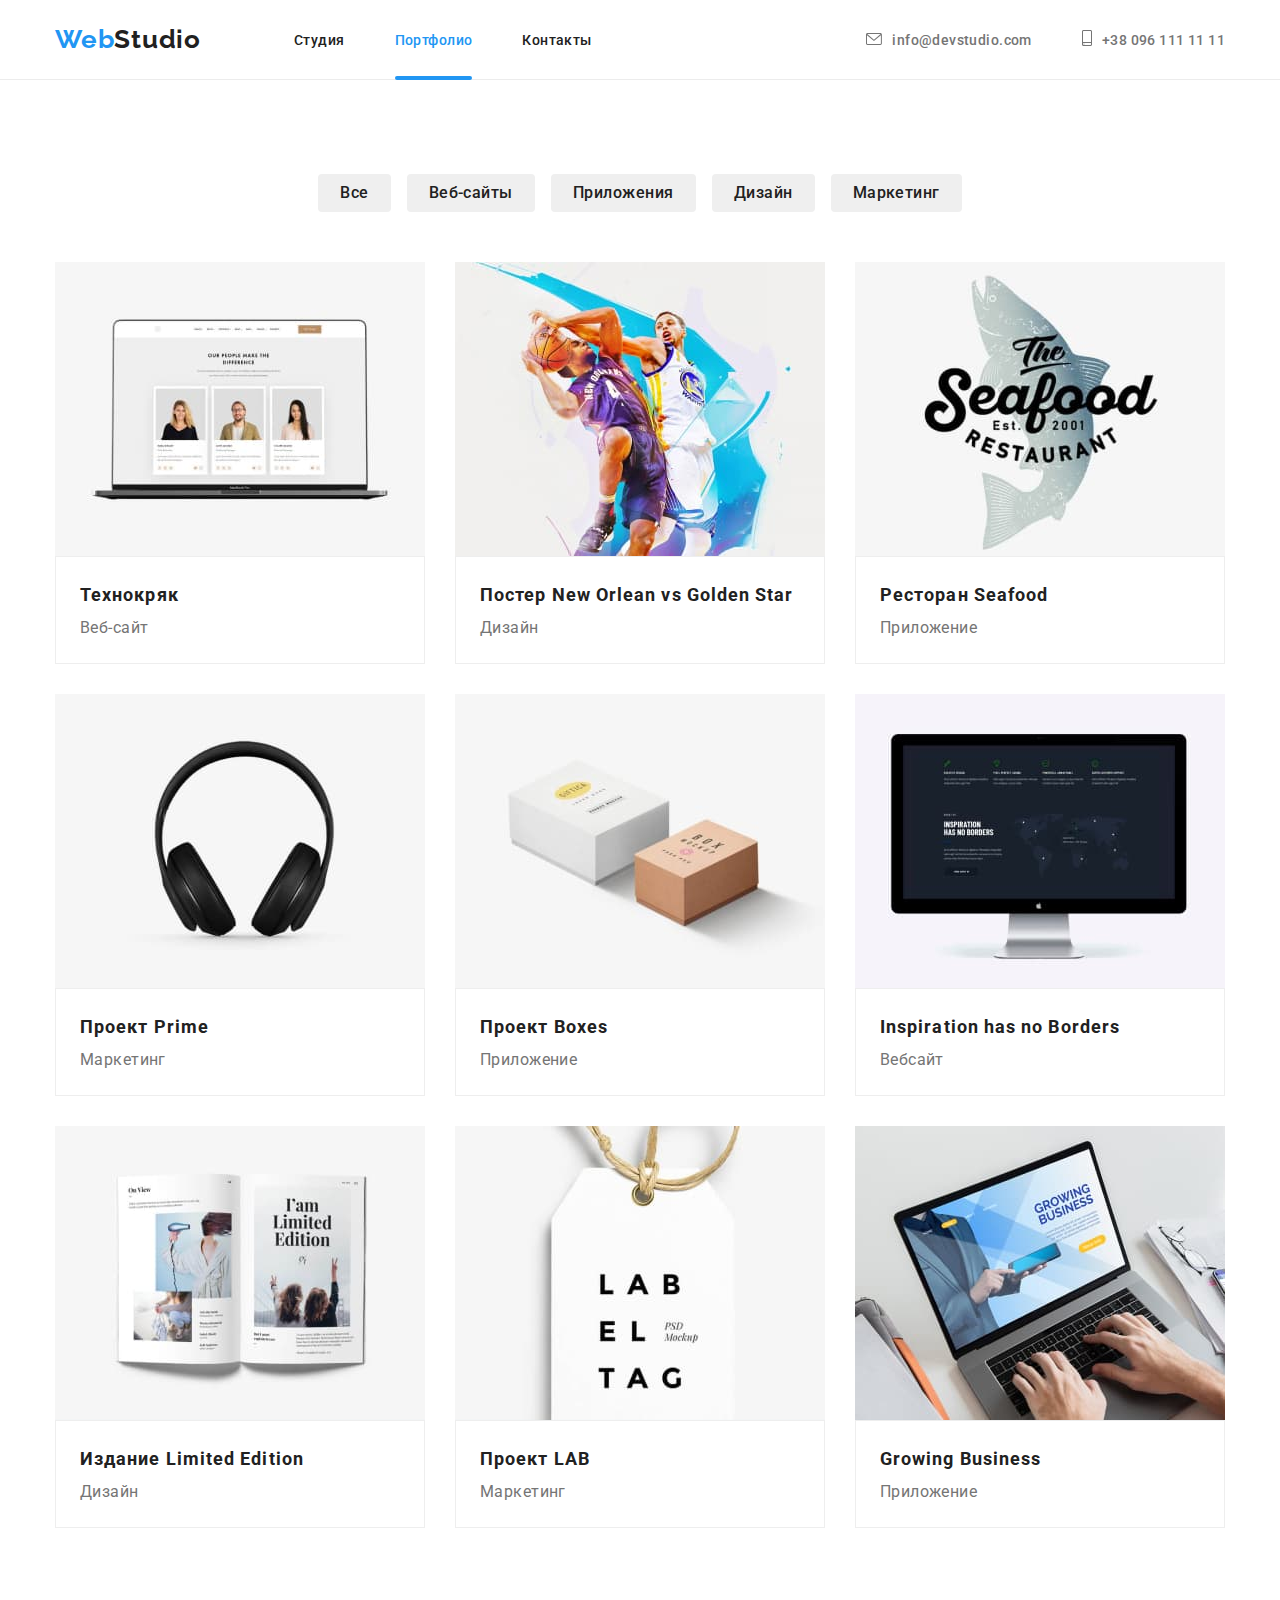
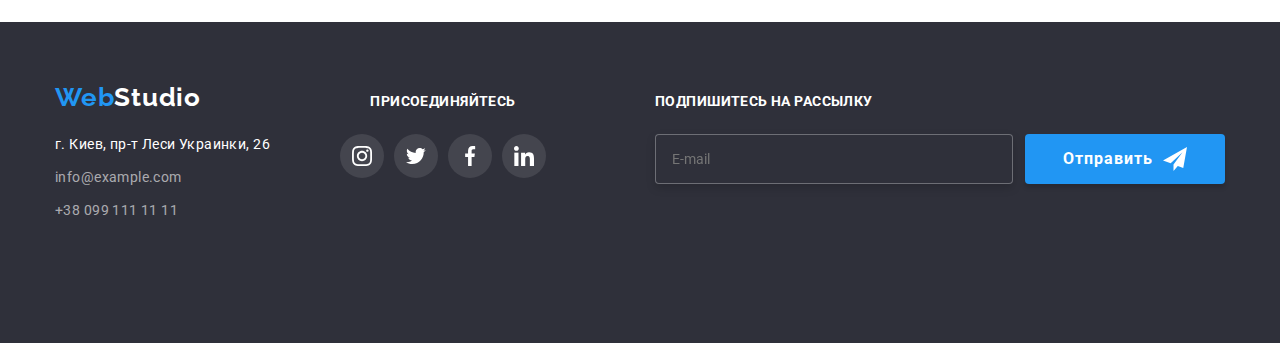
==== commit 1ea44ca3: "forever" ====
--- a/portfolio.html
+++ b/portfolio.html
@@ -20,7 +20,9 @@
   <body class="body">
     <header class="header">
       <div class="conteiner">
-        <a href="" class="logo header__logo"><span>Web</span>Studio </a>
+        <a href="" class="logo header__logo"
+          ><span class="header-span">Web</span>Studio
+        </a>
         <nav class="nav">
           <ul class="nav__list list">
             <li class="nav__item">
--- a/css/main.min.css
+++ b/css/main.min.css
@@ -1 +1 @@
-.body{font-family:"Roboto",sans-serif;font-weight:400;font-size:14px;line-height:1.71;letter-spacing:.03em;color:var(--dark-color)}.link{text-decoration:none;color:inherit}.list{list-style:none}h1,h2,h3,h4,h5,p{margin:0}ul,ol{margin:0;padding-left:0}button{cursor:pointer}img{display:block;max-width:100%;height:auto;width:100%}.logo{font-family:"Raleway",sans-serif;font-weight:700;font-size:26px;line-height:1.2;letter-spacing:.03em;color:var(--blue-color);text-decoration:none}.logo__header-accent{color:var(--logo-color)}.logo__footer-accent{color:var(--white-color)}.section{padding-top:60px;padding-bottom:60px}@media screen and (min-width: 1200px){.section{padding-top:94px;padding-bottom:94px}}.card-set{display:flex;flex-wrap:wrap;column-gap:var(--card-gap-left);row-gap:var(--card-gap-top)}@media screen and (min-width: 768px){.card-set{--card-item: 2}}.card-item{flex-basis:calc((100% - (var(--card-item) - 1)*var(--card-gap-left))/var(--card-item))}.conteiner{width:100%;margin:auto;padding-left:15px;padding-right:15px}@media screen and (min-width: 480px){.conteiner{width:480px}}@media screen and (min-width: 768px){.conteiner{width:780px}}@media screen and (min-width: 1200px){.conteiner{width:1200px}}.item-title{font-weight:700;font-size:14px;line-height:1.14;letter-spacing:.03em;text-transform:uppercase}.title{font-weight:700;font-size:36px;line-height:1.16;text-align:center;margin-bottom:50px;letter-spacing:.03em;color:var(--black-color)}.button{font-weight:700;font-size:16px;line-height:1.88;display:flex;align-items:center;text-align:center;letter-spacing:.06em;color:var(--white-color)}.button__btn:hover,.button__btn:focus{background-color:var(--dark-blue-color)}.soc__list{display:flex;justify-content:center}.soc__item{width:44px;height:44px;margin-right:10px}.soc__item:last-child{margin-right:0}.soc__link{width:100%;height:100%;border-radius:50%;display:flex;align-items:center;justify-content:center;transition:fill var(--cubic-bezier),background-color var(--cubic-bezier)}.soc__link:hover,.soc__link:focus{background-color:var(--blue-color);color:var(--white-color)}.soc__icon{fill:currentColor}.header__logo{font-size:24px;font-weight:700;line-height:1.17;text-decoration:none;font-family:"Raleway",sans-serif;color:var(--black-color)}@media screen and (min-width: 1200px){.header__logo{font-size:26px;line-height:1.19}}.header__logo{padding:16px 0}@media screen and (min-width: 768px){.header__logo{margin-right:88px;padding:26px 0}}@media screen and (min-width: 1200px){.header__logo{margin-right:93px;padding-top:24px;padding-bottom:25px}}.header{height:80px;border-bottom:1px solid #ececec;width:100vw;max-height:60px}@media screen and (min-width: 768px){.header{max-height:80px}}.header .conteiner{display:flex;align-items:center}.currentlink{color:var(--blue-color)}span{color:var(--blue-color)}.nav{display:none}@media screen and (min-width: 768px){.nav{display:flex}}.nav__list{font-size:14px;font-weight:500;line-height:1.19;letter-spacing:.02;display:flex;align-items:center;color:var(--black-color)}.list-link{display:none}@media screen and (min-width: 768px){.list-link{display:flex;flex-wrap:wrap;margin-left:84px;align-items:center}}@media screen and (min-width: 768px)and (min-width: 1200px){.list-link{flex-wrap:nowrap;margin-left:auto}}.nav__top-link{transition:color var(--cubic-bezier)}.nav__top-link:hover,.nav__top-link:focus{color:var(--blue-color)}.list-link__icon{fill:var(--dark-color);margin-right:8px}@media screen and (min-width: 1200px){.list-link__icon{margin-right:10px}}.list-link__contact:hover .list-link__icon,.list-link__contact:focus .list-link__icon{fill:var(--blue-color)}.list-link__contact{font-size:12px;line-height:1.1666666667;font-weight:500;text-decoration:none;color:var(--dark-color);display:flex;align-items:center;transition:color var(--cubic-bezier)}@media screen and (min-width: 1200px){.list-link__contact{font-size:14px;line-height:1.1428571429}}.list-link__contact:hover,.list-link__contact:focus{color:var(--blue-color)}.list-link__item:not(:last-child){margin-bottom:10px}@media screen and (min-width: 1200px){.list-link__item:not(:last-child){margin-bottom:0;margin-right:50px}}.nav__item{position:relative}.nav__item:not(:last-child){margin-right:50px}@media screen and (min-width: 768px){.link.currentlink::after{content:"";position:absolute;width:100%;height:4px;background-color:var(--blue-color);border-radius:2px;left:0;bottom:-32px}}.menu-open-btn{display:block;margin-left:auto;background-color:var(--white-color);border:none}.menu-close-btn{position:absolute;top:12px;right:25px;display:block;background-color:var(--white-color);border:none}.menu-open-btn:hover,.menu-close-btn:hover{fill:var(--blue-color)}@media screen and (min-width: 768px){.menu-open-btn{display:none}}.mob-menu{position:fixed;top:0;left:0;z-index:10;background-color:var(--white-color);width:100vw;height:100vh}.mob-menu .conteiner{position:relative;padding-top:48px;padding-bottom:48px;padding-left:40px;display:flex;flex-direction:column;justify-content:space-between;align-items:flex-start;height:100%;overflow-y:auto}@media screen and (min-width: 768px){.mob-menu{display:none}}.mob-menu-item{font-weight:500;font-size:40px;line-height:1.175;letter-spacing:.02em;color:var(--black-color)}.mob-menu-item .mob-link:hover{color:var(--blue-color)}.mob-menu-item:not(:last-child){margin-bottom:36px}.mob-connect-item:not(:last-child){margin-bottom:32px}.mob-connect-link-phone{font-weight:500;font-size:34px;line-height:1.1764705882;letter-spacing:.02em;color:var(--blue-color)}.mob-connect-link-email{font-weight:500;font-size:24px;line-height:1.1666666667;letter-spacing:.02em;color:var(--dark-color)}.mob-soc-list{position:relative;display:flex;flex-wrap:wrap;margin-top:64px;font-weight:500;font-size:18px;line-height:1.2222222222;letter-spacing:.02em;color:var(--blue-color)}.mob-soc-item:not(:last-child){margin-right:10px;padding-right:10px;border-right:1px solid rgba(33,33,33,.2)}.hero{max-width:767px;height:400px;margin:auto;padding:118px 0;text-align:center;background-color:var(--footer-color);background-image:linear-gradient(rgba(47, 48, 58, 0.4), rgba(47, 48, 58, 0.4)),url(../image/header-mob.jpg);background-repeat:no-repeat;background-size:cover}@media(min-device-pixel-ratio: 2),(min-resolution: 192dpi),(min-resolution: 2dppx){.hero{background-image:linear-gradient(rgba(47, 48, 58, 0.4), rgba(47, 48, 58, 0.4)),url(../image/header-mob2x.jpg)}}@media screen and (min-width: 768px){.hero{max-width:1199px;background-image:linear-gradient(rgba(47, 48, 58, 0.4), rgba(47, 48, 58, 0.4)),url(../image/header-tab.jpg)}}@media screen and (min-width: 768px)and (min-device-pixel-ratio: 2),screen and (min-width: 768px)and (min-resolution: 192dpi),screen and (min-width: 768px)and (min-resolution: 2dppx){.hero{background-image:linear-gradient(rgba(47, 48, 58, 0.4), rgba(47, 48, 58, 0.4)),url(../image/header-tab2x.jpg)}}@media screen and (min-width: 1200px){.hero{max-width:1600px;height:600px;padding:200px 0;background-image:linear-gradient(rgba(47, 48, 58, 0.4), rgba(47, 48, 58, 0.4)),url(../image/hero.jpg)}}@media screen and (min-width: 1200px)and (min-device-pixel-ratio: 2),screen and (min-width: 1200px)and (min-resolution: 192dpi),screen and (min-width: 1200px)and (min-resolution: 2dppx){.hero{background-image:linear-gradient(rgba(47, 48, 58, 0.4), rgba(47, 48, 58, 0.4)),url(../image/hero-2x.jpg)}}.hero__title{font-size:26px;font-weight:900;line-height:1.6;letter-spacing:.06em;margin-right:auto;margin-left:auto;text-align:center;text-transform:uppercase;color:var(--white-color);margin-bottom:30px}@media screen and (min-width: 1200px){.hero__title{font-size:44px;line-height:1.4;max-width:700px}}.hero__btn{font-family:inherit;font-weight:700;font-size:16px;line-height:1.88;border:0px;min-width:200px;margin-left:auto;margin-right:auto;display:flex;justify-content:center;align-items:center;padding:10px 32px;letter-spacing:.06em;color:var(--white-color);background-color:var(--blue-color);box-shadow:0px 4px 4px rgba(0,0,0,.15);border-radius:4px;transition:background-color var(--cubic-bezier),box-shadow var(--cubic-bezier),border-radius var(--cubic-bezier)}.hero__btn:hover,.hero__btn:focus{background-color:var(--dark-blue-color)}.peculiarities__list{display:flex;flex-wrap:wrap;gap:30px}.peculiarities__item{--card-item:1;flex-basis:calc((100% - (var(--card-item) - 1)*var(--card-gap-left))/var(--card-item))}@media screen and (min-width: 768px){.peculiarities__item{--card-item: 2;flex-basis:calc((100% - (var(--card-item) - 1)*var(--card-gap-left))/var(--card-item))}}@media screen and (min-width: 1200px){.peculiarities__item{--card-item: 4;flex-basis:calc((100% - (var(--card-item) - 1)*var(--card-gap-left))/var(--card-item))}}.peculiarities__title{margin-bottom:10px;color:var(--black-color);text-align:center}@media screen and (min-width: 768px){.peculiarities__title{text-align:start}}.peculiarities__item::before{content:"";display:block;height:120px;border-radius:4px;margin-bottom:30px;background:var(--grey-color);background-position:50% 50%;background-repeat:no-repeat}.icon-rect::before{background-image:url(../image/antenna.svg)}.icon-clock::before{background-image:url(../image/clock.svg)}.icon-diagram::before{background-image:url(../image/diagram.svg)}.icon-ilon::before{background-image:url(../image/astronaut.svg)}.about{padding-top:0}@media screen and (max-width: 1199px){.about{display:none}}.about__list{display:flex;gap:30px}.about__item{position:relative}.about__text{display:flex;align-items:center;justify-content:center;position:absolute;color:var(--white-color);bottom:0;background:rgba(47,48,58,.8);width:100%;padding:27px}.team{background:var(--grey-color)}.team__container{padding:30px}.team__title{font-weight:500;color:var(--black-color);margin-bottom:10px}.team__text{margin-bottom:16px}.team__list{display:flex;flex-wrap:wrap;gap:30px}.team__item{width:100%;text-align:center;box-shadow:0px 1px 3px rgba(0,0,0,.12),0px 1px 1px rgba(0,0,0,.14),0px 2px 1px rgba(0,0,0,.2);border-radius:0px 0px 4px 4px;--card-item:1;flex-basis:calc((100% - (var(--card-item) - 1)*var(--card-gap-left))/var(--card-item))}@media screen and (min-width: 768px){.team__item{--card-item: 2;flex-basis:calc((100% - (var(--card-item) - 1)*var(--card-gap-left))/var(--card-item))}}@media screen and (min-width: 1200px){.team__item{--card-item: 4;flex-basis:calc((100% - (var(--card-item) - 1)*var(--card-gap-left))/var(--card-item))}}.team__text,.team__title{font-size:16px;line-height:1.19}.clients__list{--card-item: 6;display:flex;flex-wrap:wrap;gap:30px}.clients__item{color:var(--soc__grey-color);width:calc((100% - 30px)/2);--card-item:2;flex-basis:calc((100% - (var(--card-item) - 1)*var(--card-gap-left))/var(--card-item))}@media screen and (min-width: 768px){.clients__item{--card-item: 3;flex-basis:calc((100% - (var(--card-item) - 1)*var(--card-gap-left))/var(--card-item))}}@media screen and (min-width: 1200px){.clients__item{--card-item: 6;flex-basis:calc((100% - (var(--card-item) - 1)*var(--card-gap-left))/var(--card-item))}}.clients__item:last-child{margin-right:none}.clients__soc__icon{fill:currentColor}.clients__link{color:inherit;display:flex;fill:var(--soc__grey-color);height:92px;border:1px solid #afb1b8;border-radius:4px;display:flex;align-items:center;justify-content:center;border-radius:4px;transition:fill var(--cubic-bezier),border var(--cubic-bezier)}.clients__link:focus,.clients__link:hover{color:var(--blue-color);border:1px solid var(--blue-color)}.footer{padding-bottom:60px;background:var(--footer-color)}@media screen and (min-width: 768px){.footer__top{display:flex;justify-content:space-evenly;align-items:baseline}}.footer__logo{display:block;text-align:center;font-weight:700;font-size:26px;line-height:1.1923076923;margin-bottom:20px}@media screen and (min-width: 1200px){.footer__logo{text-align:start}}.footer__link{transition:color 250ms cubic-bezier(0.4, 0, 0.2, 1)}.footer__link:not(:last-child){margin-bottom:8px}.footer__link:hover,.footer__link:focus{color:var(--blue-color)}.footer__list{display:block;text-align:center}@media screen and (min-width: 1200px){.footer__list{text-align:start}}.footer__soc-contant{margin-top:60px}.footer-address{font-size:14px;line-height:1.71;letter-spacing:.03;color:rgba(255,255,255,.6)}@media screen and (min-width: 1200px){.footer-conteiner{display:flex;align-items:baseline}}.address{font-size:14px;line-height:1.71;letter-spacing:.03;font-style:normal;color:var(--white-color)}.footer__contant{padding-top:60px}@media screen and (min-width: 1200px){.footer__contant{display:flex;flex-direction:column;margin-right:70px}}.footer-address{display:block;margin-top:9px;font-style:normal}.footer__title{text-align:center;font-size:14px;font-weight:700;line-height:1.71;letter-spacing:.03;text-transform:uppercase;color:var(--white-color)}@media screen and (min-width: 1200px){.footer__title-soc{text-align:start}}.footer-soc__list{margin-bottom:60px;display:flex;justify-content:center;margin-top:20px}.footer .soc__link{color:var(--white-color);background:rgba(255,255,255,.1);border-radius:50%;transition:background-color var(--cubic-bezier)}.footer .soc__link:hover,.footer .soc__link:focus{background-color:var(--blue-color)}.footer__input{width:100%;height:50px;background-color:var(--footer-color);color:rgba(255,255,255,.6);padding-left:16px;margin-bottom:20px;outline:none;border:1px solid rgba(255,255,255,.3);filter:drop-shadow(0px 4px 4px rgba(0, 0, 0, 0.15));border-radius:4px}@media screen and (min-width: 768px){.footer__input{width:450px}}@media screen and (min-width: 1200px){.footer__input{width:358px}}.footer__btn{font-size:16px;font-weight:700;line-height:1.88;letter-spacing:.06;display:flex;align-items:center;justify-content:center;width:200px;height:50px;background:#2196f3;box-shadow:0px 4px 4px rgba(0,0,0,.15);border-radius:4px;margin:0 auto;cursor:pointer;color:#fff;border:none}@media screen and (min-width: 1200px){.footer__btn{margin-left:12px}}@media screen and (min-width: 768px){.footer__form-contant{margin-top:60px}}@media screen and (min-width: 1200px){.footer__form-contant{margin-top:0;margin-left:auto}}.footer__form-wrap{margin-top:20px}@media screen and (min-width: 768px){.footer__form-wrap{text-align:center}}@media screen and (min-width: 1200px){.footer__form-wrap{display:flex}}.footer__send-icon{margin-left:10px}.filter{padding-top:60px}@media screen and (min-width: 1200px){.filter{padding-top:94px}}.filter__btn-list{display:flex;flex-wrap:wrap;align-items:center;gap:15px 8px;margin-bottom:40px}@media screen and (min-width: 768px){.filter__btn-list{margin-bottom:30px;justify-content:center}}@media screen and (min-width: 1200px){.filter__btn-list{margin-bottom:50px}}.filter__item:not(:last-child){margin-right:8px}.filter__btn{font-family:"Roboto";font-weight:500;font-size:16px;line-height:1.62;padding:6px 22px;border-radius:4px;border:none;text-align:center;letter-spacing:.03em;color:var(--black-color);transition:background-color var(--cubic-bezier),box-shadow var(--cubic-bezier),color var(--cubic-bezier)}.filter__btn:hover,.filter__btn:focus{color:var(--white-color);background-color:var(--blue-color);box-shadow:0px 3px 1px rgba(0,0,0,.1),0px 1px 2px rgba(0,0,0,.08),0px 2px 2px rgba(0,0,0,.12)}.portfolio__list{display:flex;flex-wrap:wrap;gap:30px}.portfolio__item{--card-item:1;flex-basis:calc((100% - (var(--card-item) - 1)*var(--card-gap-left))/var(--card-item))}@media screen and (min-width: 768px){.portfolio__item{--card-item:2;flex-basis:calc((100% - (var(--card-item) - 1)*var(--card-gap-left))/var(--card-item))}}@media screen and (min-width: 1200px){.portfolio__item{--card-item:3;flex-basis:calc((100% - (var(--card-item) - 1)*var(--card-gap-left))/var(--card-item))}}.portfolio__link{display:block;transition:box-shadow var(--cubic-bezier)}.portfolio__link:focus,.portfolio__link:hover{box-shadow:0px 1px 1px rgba(0,0,0,.12),0px 4px 4px rgba(0,0,0,.06),1px 4px 6px rgba(0,0,0,.16)}.portfolio__title{font-weight:700;font-size:18px;line-height:2;letter-spacing:.06em;color:var(--black-color)}.portfolio__bac{position:relative;overflow:hidden}.portfolio__bac-text{position:absolute;top:0;height:100%;font-size:18px;line-height:1.56;padding:63px 24px;background-color:rgba(33,150,243,.9);color:var(--white-color);transform:translateY(100%);transition:transform var(--cubic-bezier),background-color var(--cubic-bezier),color var(--cubic-bezier)}.portfolio__link:hover .portfolio__bac-text,.portfolio__link:focus .portfolio__bac-text{transform:translateY(0)}.portfolio__text{font-size:16px;line-height:1.88}.portfolio__footer{border:1px solid #eee;padding:20px 24px}.backdrop{width:100%;height:100%;background:rgba(0,0,0,.8);position:fixed;top:0;transition:opacity var(--cubic-bezier),visibility var(--cubic-bezier)}.backdrop.is-hidden .modal{transform:translate(-50%, -50%) scale(0)}.modal{width:100%;max-width:450px;position:absolute;top:50%;left:50%;background:var(--white-color);padding:40px;box-shadow:0px 1px 3px rgba(0,0,0,.12),0px 1px 1px rgba(0,0,0,.14),0px 2px 1px rgba(0,0,0,.2);border-radius:4px;transform:translate(-50%, -50%) scale(1);transition:transform var(--cubic-bezier)}@media screen and (min-width: 1200px){.modal{border-radius:4px;width:100%;max-width:528px}}.modal__title{font-weight:700;font-size:20px;line-height:1.15;text-align:center;letter-spacing:.03em;margin-bottom:12px;color:var(--black-color)}.modal__field{margin-bottom:10px}.modal__icon{position:absolute;left:12px;top:50%;transform:translateY(-50%);transition:fill var(--cubic-bezier)}.modal__text{display:flex;flex-wrap:wrap;margin-bottom:20px}.modal__label{display:block;font-size:12px;line-height:1.16;letter-spacing:.01em;margin-bottom:4px;color:var(--dark-color);transform-origin:border var(--cubic-bezier)}.modal__btn{width:30px;height:30px;border:1px solid #999;border-radius:50%;background-color:rgba(0,0,0,0);position:absolute;top:10px;right:10px;display:flex;align-items:center;justify-content:center;padding:0;transition:fill var(--cubic-bezier)}.modal__btn__btn:hover,.modal__btn__btn:focus{fill:var(--blue-color)}.is-hidden{visibility:hidden;opacity:0;pointer-events:none}.wrap{position:relative}.modal__input:hover+.modal__icon,.modal__input:focus+.modal__icon{fill:var(--blue-color)}.modal__input{width:100%;height:40px;font-size:14px;line-height:1.16;letter-spacing:.01em;padding-left:42px;border:1px solid rgba(33,33,33,.2);border-radius:4px;transition:border var(--cubic-bezier)}.modal__input__input:hover,.modal__input__input:focus{border:1px solid var(--blue-color)}.modal__area-text{width:100%;height:120px;padding:12px 16px;border:1px solid rgba(33,33,33,.2);border-radius:4px;resize:none;font-weight:400;font-size:12px;line-height:1.16;letter-spacing:.01em;color:rgba(117,117,117,.5);resize:none}.modal__area-text:hover,.modal__area-text:focus{border:1px solid var(--blue-color)}.checkbox__field{position:relative;display:flex;align-items:center;margin-bottom:30px}.checkbox__input{position:absolute;top:0;left:0}.checkbox__text{width:100%;display:block;align-items:center;font-size:12px;line-height:1.16;letter-spacing:.03em}@media screen and (min-width: 1200px){.checkbox__text{font-size:14px;line-height:1.71}}.checkbox__span{width:16px;height:15px;position:relative;border:2px solid #212121;border-radius:3px;background-color:rgba(0,0,0,0);margin-right:5px;display:inline-flex;justify-content:center;align-items:center;transition:backgraund-color var(--cubic-bezier),border var(--cubic-bezier)}.check__icon{width:100%;height:100%;fill:rgba(0,0,0,0);position:absolute;top:50%;left:50%;transform:translate(-50%, -50%);transition:fill var(--cubic-bezier)}.checkbox__input:focus+.checkbox__text span,.checkbox__input:hover+.checkbox__text span{border-color:var(--blue-color)}.checkbox__input:checked+.checkbox__text span{background-color:var(--blue-color);border:2px solid var(--blue-color)}.checkbox__input:checked+.checkbox__text .check__icon{fill:var(--white-color)}.checkbox__link{text-decoration-line:underline;margin-left:1px;color:var(--blue-color);border-bottom:1px solid var(--blue-color)}.visually-hidden{position:absolute;white-space:nowrap;width:1px;height:1px;overflow:hidden;border:0;padding:0;clip:rect(0 0 0 0);clip-path:inset(50%);margin:-1px}:root{--black-color: #212121;--dark-color: #757575;--white-color: #ffffff;--blue-color: #2196f3;--grey-color: #F5F4FA;--logo-color: #000000;--footer-color: #2F303A;--card-gap-top: 30px;--card-gap-left: 30px;--card-item: 3;--soc__grey-color: #AFB1B8;--cubic-bezier: 250ms cubic-bezier(0.4, 0, 0.2, 1);--dark-blue-color: #188CE8}/*# sourceMappingURL=main.min.css.map */+.body{font-family:"Roboto",sans-serif;font-weight:400;font-size:14px;line-height:1.71;letter-spacing:.03em;color:var(--dark-color)}.link{text-decoration:none;color:inherit}.list{list-style:none}h1,h2,h3,h4,h5,p{margin:0}ul,ol{margin:0;padding-left:0}button{cursor:pointer}img{display:block;max-width:100%;height:auto;width:100%}.logo{font-family:"Raleway",sans-serif;font-weight:700;font-size:26px;line-height:1.2;letter-spacing:.03em;color:var(--blue-color);text-decoration:none}.logo__header-accent{color:var(--logo-color)}.logo__footer-accent{color:var(--white-color)}.section{padding-top:60px;padding-bottom:60px}@media screen and (min-width: 1200px){.section{padding-top:94px;padding-bottom:94px}}.card__set{display:flex;flex-wrap:wrap}@media screen and (min-width: 768px){.card__set{--card-item: 2}}@media screen and (min-width: 1200px){.card__set{--card-item: 3}}.card__item{flex-basis:calc((100% - (var(--card-item) - 1)*var(--card-gap-left))/var(--card-item))}.conteiner{width:100%;margin:auto;padding-left:15px;padding-right:15px}@media screen and (min-width: 480px){.conteiner{width:480px}}@media screen and (min-width: 768px){.conteiner{width:780px}}@media screen and (min-width: 1200px){.conteiner{width:1200px}}.item-title{font-weight:700;font-size:14px;line-height:1.14;letter-spacing:.03em;text-transform:uppercase}.title{font-weight:700;font-size:36px;line-height:1.16;text-align:center;margin-bottom:50px;letter-spacing:.03em;color:var(--black-color)}.button{font-weight:700;font-size:16px;line-height:1.88;display:flex;align-items:center;text-align:center;letter-spacing:.06em;color:var(--white-color)}.button__btn:hover,.button__btn:focus{background-color:var(--dark-blue-color)}.soc__list{display:flex;justify-content:center}.soc__item{width:44px;height:44px;margin-right:10px}.soc__item:last-child{margin-right:0}.soc__link{width:100%;height:100%;border-radius:50%;display:flex;align-items:center;justify-content:center;transition:fill var(--cubic-bezier),background-color var(--cubic-bezier)}.soc__link:hover,.soc__link:focus{background-color:var(--blue-color);color:var(--white-color)}.soc__icon{fill:currentColor}.header__logo{font-size:24px;font-weight:700;line-height:1.17;text-decoration:none;font-family:"Raleway",sans-serif;color:var(--black-color)}@media screen and (min-width: 1200px){.header__logo{font-size:26px;line-height:1.19}}.header__logo{padding:16px 0}@media screen and (min-width: 768px){.header__logo{margin-right:88px;padding:26px 0}}@media screen and (min-width: 1200px){.header__logo{margin-right:93px;padding-top:24px;padding-bottom:25px}}.header{height:80px;border-bottom:1px solid #ececec;width:100vw;max-height:60px}@media screen and (min-width: 768px){.header{max-height:80px}}.header .conteiner{display:flex;align-items:center}.header-span{color:var(--blue-color)}.currentlink{color:var(--blue-color)}.nav{display:none}@media screen and (min-width: 768px){.nav{display:flex}}.nav__list{font-size:14px;font-weight:500;line-height:1.19;letter-spacing:.02;display:flex;align-items:center;color:var(--black-color)}.list-link{display:none}@media screen and (min-width: 768px){.list-link{display:flex;flex-wrap:wrap;margin-left:84px;align-items:center}}@media screen and (min-width: 768px)and (min-width: 1200px){.list-link{flex-wrap:nowrap;margin-left:auto}}.nav__top-link{transition:color var(--cubic-bezier)}.nav__top-link:hover,.nav__top-link:focus{color:var(--blue-color)}.list-link__icon{fill:var(--dark-color);margin-right:8px}@media screen and (min-width: 1200px){.list-link__icon{margin-right:10px}}.list-link__contact:hover .list-link__icon,.list-link__contact:focus .list-link__icon{fill:var(--blue-color)}.list-link__contact{font-size:12px;line-height:1.1666666667;font-weight:500;text-decoration:none;color:var(--dark-color);display:flex;align-items:center;transition:color var(--cubic-bezier)}@media screen and (min-width: 1200px){.list-link__contact{font-size:14px;line-height:1.1428571429}}.list-link__contact:hover,.list-link__contact:focus{color:var(--blue-color)}.list-link__item:not(:last-child){margin-bottom:10px}@media screen and (min-width: 1200px){.list-link__item:not(:last-child){margin-bottom:0;margin-right:50px}}.nav__item{position:relative}.nav__item:not(:last-child){margin-right:50px}@media screen and (min-width: 768px){.link.currentlink::after{content:"";position:absolute;width:100%;height:4px;background-color:var(--blue-color);border-radius:2px;left:0;bottom:-32px}}.menu-open-btn{display:block;margin-left:auto;background-color:var(--white-color);border:none}.menu-close-btn{position:absolute;top:12px;right:25px;display:block;background-color:var(--white-color);border:none}.menu-open-btn:hover,.menu-close-btn:hover{fill:var(--blue-color)}@media screen and (min-width: 768px){.menu-open-btn{display:none}}.mob-menu{position:fixed;top:0;left:0;z-index:10;background-color:var(--white-color);width:100vw;height:100vh}.mob-menu .conteiner{position:relative;padding-top:48px;padding-bottom:48px;padding-left:40px;display:flex;flex-direction:column;justify-content:space-between;align-items:flex-start;height:100%;overflow-y:auto}@media screen and (min-width: 768px){.mob-menu{display:none}}.mob-menu-item{font-weight:500;font-size:40px;line-height:1.175;letter-spacing:.02em;color:var(--black-color)}.mob-menu-item .mob-link:hover{color:var(--blue-color)}.mob-menu-item:not(:last-child){margin-bottom:36px}.mob-connect-item:not(:last-child){margin-bottom:32px}.mob-connect-link-phone{font-weight:500;font-size:34px;line-height:1.1764705882;letter-spacing:.02em;color:var(--blue-color)}.mob-connect-link-email{font-weight:500;font-size:24px;line-height:1.1666666667;letter-spacing:.02em;color:var(--dark-color)}.mob-soc-list{position:relative;display:flex;flex-wrap:wrap;margin-top:64px;font-weight:500;font-size:18px;line-height:1.2222222222;letter-spacing:.02em;color:var(--blue-color)}.mob-soc-item:not(:last-child){margin-right:10px;padding-right:10px;border-right:1px solid rgba(33,33,33,.2)}.hero{max-width:767px;margin:auto;padding:118px 0;text-align:center;background-color:var(--footer-color);background-image:linear-gradient(rgba(47, 48, 58, 0.4), rgba(47, 48, 58, 0.4)),url(../image/header-mob.jpg);background-repeat:no-repeat;background-size:cover}@media(min-device-pixel-ratio: 2),(min-resolution: 192dpi),(min-resolution: 2dppx){.hero{background-image:linear-gradient(rgba(47, 48, 58, 0.4), rgba(47, 48, 58, 0.4)),url(../image/header-mob2x.jpg)}}@media screen and (min-width: 768px){.hero{max-width:1199px;background-image:linear-gradient(rgba(47, 48, 58, 0.4), rgba(47, 48, 58, 0.4)),url(../image/header-tab.jpg)}}@media screen and (min-width: 768px)and (min-device-pixel-ratio: 2),screen and (min-width: 768px)and (min-resolution: 192dpi),screen and (min-width: 768px)and (min-resolution: 2dppx){.hero{background-image:linear-gradient(rgba(47, 48, 58, 0.4), rgba(47, 48, 58, 0.4)),url(../image/header-tab2x.jpg)}}@media screen and (min-width: 1200px){.hero{max-width:1600px;height:600px;padding:200px 0;background-image:linear-gradient(rgba(47, 48, 58, 0.4), rgba(47, 48, 58, 0.4)),url(../image/hero.jpg)}}@media screen and (min-width: 1200px)and (min-device-pixel-ratio: 2),screen and (min-width: 1200px)and (min-resolution: 192dpi),screen and (min-width: 1200px)and (min-resolution: 2dppx){.hero{background-image:linear-gradient(rgba(47, 48, 58, 0.4), rgba(47, 48, 58, 0.4)),url(../image/hero-2x.jpg)}}.hero__title{font-size:26px;font-weight:900;line-height:1.6;letter-spacing:.06em;margin-right:auto;margin-left:auto;text-align:center;text-transform:uppercase;color:var(--white-color);margin-bottom:30px}@media screen and (min-width: 1200px){.hero__title{font-size:44px;line-height:1.4;max-width:700px}}.hero__btn{font-family:inherit;font-weight:700;font-size:16px;line-height:1.88;border:0px;min-width:200px;margin-left:auto;margin-right:auto;display:flex;justify-content:center;align-items:center;padding:10px 32px;letter-spacing:.06em;color:var(--white-color);background-color:var(--blue-color);box-shadow:0px 4px 4px rgba(0,0,0,.15);border-radius:4px;transition:background-color var(--cubic-bezier),box-shadow var(--cubic-bezier),border-radius var(--cubic-bezier)}.hero__btn:hover,.hero__btn:focus{background-color:var(--dark-blue-color)}.peculiarities__list{display:flex;flex-wrap:wrap;gap:30px}@media screen and (min-width: 1200px){.peculiarities__item{--card-item: 4}}.peculiarities__title{margin-bottom:10px;color:var(--black-color);text-align:center}@media screen and (min-width: 768px){.peculiarities__title{text-align:start}}.peculiarities__item::before{content:"";display:block;height:120px;border-radius:4px;margin-bottom:30px;background:var(--grey-color);background-position:50% 50%;background-repeat:no-repeat}.icon-rect::before{background-image:url(../image/antenna.svg)}.icon-clock::before{background-image:url(../image/clock.svg)}.icon-diagram::before{background-image:url(../image/diagram.svg)}.icon-ilon::before{background-image:url(../image/astronaut.svg)}.about{padding-top:0}@media screen and (max-width: 1199px){.about{display:none}}.about__list{display:flex;gap:30px}.about__item{position:relative}.about__text{display:flex;align-items:center;justify-content:center;position:absolute;color:var(--white-color);bottom:0;background:rgba(47,48,58,.8);width:100%;padding:27px}.team{background:var(--grey-color)}@media screen and (min-width: 1200px){.team{--card-item:4}}.team__container{padding:30px}.team__title{font-weight:500;color:var(--black-color);margin-bottom:10px}.team__text{margin-bottom:16px}.team__list{display:flex;flex-wrap:wrap;gap:30px}.team__item{width:100%;text-align:center;box-shadow:0px 1px 3px rgba(0,0,0,.12),0px 1px 1px rgba(0,0,0,.14),0px 2px 1px rgba(0,0,0,.2);border-radius:0px 0px 4px 4px}@media screen and (min-width: 768px){.team__item{--card-item: 2}}@media screen and (min-width: 1200px){.team__item{--card-item: 4}}.team__text,.team__title{font-size:16px;line-height:1.19}.clients__list{display:flex;flex-wrap:wrap;gap:30px}.clients__item{color:var(--soc__grey-color);width:calc((100% - 30px)/2);--card-item:2}@media screen and (min-width: 768px){.clients__item{--card-item: 3}}@media screen and (min-width: 1200px){.clients__item{--card-item: 6}}.clients__item:last-child{margin-right:none}.clients__soc__icon{fill:currentColor}.clients__link{color:inherit;display:flex;fill:var(--soc__grey-color);height:92px;border:1px solid #afb1b8;border-radius:4px;display:flex;align-items:center;justify-content:center;border-radius:4px;transition:fill var(--cubic-bezier),border var(--cubic-bezier)}.clients__link:focus,.clients__link:hover{color:var(--blue-color);border:1px solid var(--blue-color)}.footer{padding-top:60px;padding-bottom:60px;background:var(--footer-color)}.footer__top{padding-bottom:60px}@media screen and (min-width: 768px){.footer__top{display:flex;justify-content:space-evenly;align-items:baseline}}.footer__logo{display:block;text-align:center;font-weight:700;font-size:26px;line-height:1.1923076923;margin-bottom:20px}@media screen and (min-width: 1200px){.footer__logo{text-align:start}}.footer__link{transition:color 250ms cubic-bezier(0.4, 0, 0.2, 1)}.footer__link:not(:last-child){margin-bottom:8px}.footer__link:hover,.footer__link:focus{color:var(--blue-color)}.footer__list{display:block;text-align:center}@media screen and (min-width: 1200px){.footer__list{text-align:start}}.footer-address{font-size:14px;line-height:1.71;letter-spacing:.03;color:rgba(255,255,255,.6)}@media screen and (min-width: 1200px){.footer-conteiner{display:flex;align-items:baseline}}.address{font-size:14px;line-height:1.71;letter-spacing:.03;font-style:normal;color:var(--white-color)}.footer__contant{padding-bottom:60px}@media screen and (min-width: 768px){.footer__contant{padding-bottom:0}}@media screen and (min-width: 1200px){.footer__contant{display:flex;flex-direction:column;margin-right:70px}}.footer-address{display:block;margin-top:9px;font-style:normal}.footer__title{text-align:center;font-size:14px;font-weight:700;line-height:1.71;letter-spacing:.03;text-transform:uppercase;margin-bottom:20px;color:var(--white-color)}@media screen and (min-width: 1200px){.footer__title-soc{text-align:start}}.footer-soc__list{display:flex;justify-content:center}.footer .soc__link{color:var(--white-color);background:rgba(255,255,255,.1);border-radius:50%;transition:background-color var(--cubic-bezier)}.footer .soc__link:hover,.footer .soc__link:focus{background-color:var(--blue-color)}.footer__input{width:100%;height:50px;background-color:var(--footer-color);color:rgba(255,255,255,.6);padding-left:16px;margin-bottom:20px;outline:none;border:1px solid rgba(255,255,255,.3);filter:drop-shadow(0px 4px 4px rgba(0, 0, 0, 0.15));border-radius:4px}@media screen and (min-width: 768px){.footer__input{width:450px}}@media screen and (min-width: 1200px){.footer__input{width:358px}}.footer__btn{font-size:16px;font-weight:700;line-height:1.88;letter-spacing:.06;display:flex;align-items:center;justify-content:center;width:200px;height:50px;background:#2196f3;box-shadow:0px 4px 4px rgba(0,0,0,.15);border-radius:4px;margin:0 auto;cursor:pointer;color:#fff;border:none}@media screen and (min-width: 1200px){.footer__btn{margin-left:12px}}@media screen and (min-width: 1200px){.footer__form-contant{margin-top:0;margin-left:auto}}.footer__form-wrap{margin-top:20px}@media screen and (min-width: 768px){.footer__form-wrap{text-align:center}}@media screen and (min-width: 1200px){.footer__form-wrap{display:flex}}.footer__send-icon{margin-left:10px}.filter{padding-top:60px}@media screen and (min-width: 1200px){.filter{padding-top:94px}}.filter__btn-list{display:flex;flex-wrap:wrap;align-items:center;gap:15px 8px;margin-bottom:40px}@media screen and (min-width: 768px){.filter__btn-list{margin-bottom:30px;justify-content:center}}@media screen and (min-width: 1200px){.filter__btn-list{margin-bottom:50px}}.filter__item:not(:last-child){margin-right:8px}.filter__btn{font-family:"Roboto";font-weight:500;font-size:16px;line-height:1.62;padding:6px 22px;border-radius:4px;border:none;text-align:center;letter-spacing:.03em;color:var(--black-color);transition:background-color var(--cubic-bezier),box-shadow var(--cubic-bezier),color var(--cubic-bezier)}.filter__btn:hover,.filter__btn:focus{color:var(--white-color);background-color:var(--blue-color);box-shadow:0px 3px 1px rgba(0,0,0,.1),0px 1px 2px rgba(0,0,0,.08),0px 2px 2px rgba(0,0,0,.12)}.portfolio__list{display:flex;flex-wrap:wrap;gap:30px}.portfolio__link{display:block;transition:box-shadow var(--cubic-bezier)}.portfolio__link:focus,.portfolio__link:hover{box-shadow:0px 1px 1px rgba(0,0,0,.12),0px 4px 4px rgba(0,0,0,.06),1px 4px 6px rgba(0,0,0,.16)}.portfolio__title{font-weight:700;font-size:18px;line-height:2;letter-spacing:.06em;color:var(--black-color)}.portfolio__bac{position:relative;overflow:hidden}.portfolio__bac-text{position:absolute;top:0;height:100%;font-size:18px;line-height:1.56;padding:63px 24px;background-color:rgba(33,150,243,.9);color:var(--white-color);transform:translateY(100%);transition:transform var(--cubic-bezier),background-color var(--cubic-bezier),color var(--cubic-bezier)}.portfolio__link:hover .portfolio__bac-text,.portfolio__link:focus .portfolio__bac-text{transform:translateY(0)}.portfolio__text{font-size:16px;line-height:1.88}.portfolio__footer{border:1px solid #eee;padding:20px 24px}.backdrop{width:100%;height:100%;background:rgba(0,0,0,.8);position:fixed;top:0;transition:opacity var(--cubic-bezier),visibility var(--cubic-bezier)}.backdrop.is-hidden .modal{transform:translate(-50%, -50%) scale(0)}.modal{width:100%;height:100%;overflow:auto;max-height:609px;max-width:450px;position:absolute;top:50%;left:50%;background:var(--white-color);padding:40px;box-shadow:0px 1px 3px rgba(0,0,0,.12),0px 1px 1px rgba(0,0,0,.14),0px 2px 1px rgba(0,0,0,.2);border-radius:4px;transform:translate(-50%, -50%) scale(1);transition:transform var(--cubic-bezier)}@media screen and (min-width: 1200px){.modal{border-radius:4px;width:100%;max-width:528px}}.modal__title{font-weight:700;font-size:20px;line-height:1.15;text-align:center;letter-spacing:.03em;margin-bottom:12px;color:var(--black-color)}.modal__field{margin-bottom:10px}.modal__icon{position:absolute;left:12px;top:50%;transform:translateY(-50%);transition:fill var(--cubic-bezier)}.modal__text{display:flex;flex-wrap:wrap;margin-bottom:20px}.modal__label{display:block;font-size:12px;line-height:1.16;letter-spacing:.01em;margin-bottom:4px;color:var(--dark-color);transform-origin:border var(--cubic-bezier)}.modal__btn{width:30px;height:30px;border:1px solid #999;border-radius:50%;background-color:rgba(0,0,0,0);position:absolute;top:10px;right:10px;display:flex;align-items:center;justify-content:center;padding:0;transition:fill var(--cubic-bezier)}.modal__btn__btn:hover,.modal__btn__btn:focus{fill:var(--blue-color)}.is-hidden{visibility:hidden;opacity:0;pointer-events:none}.wrap{position:relative}.modal__input:hover+.modal__icon,.modal__input:focus+.modal__icon{fill:var(--blue-color)}.modal__input{width:100%;height:40px;font-size:14px;line-height:1.16;letter-spacing:.01em;padding-left:42px;border:1px solid rgba(33,33,33,.2);border-radius:4px;transition:border var(--cubic-bezier)}.modal__input__input:hover,.modal__input__input:focus{border:1px solid var(--blue-color)}.modal__area-text{width:100%;height:120px;padding:12px 16px;border:1px solid rgba(33,33,33,.2);border-radius:4px;resize:none;font-weight:400;font-size:12px;line-height:1.16;letter-spacing:.01em;color:rgba(117,117,117,.5);resize:none}.modal__area-text:hover,.modal__area-text:focus{border:1px solid var(--blue-color)}.checkbox__field{position:relative;display:flex;align-items:center;margin-bottom:30px}.checkbox__input{position:absolute;top:0;left:0}.checkbox__text{width:100%;display:flex;align-items:center;font-size:12px;line-height:1.16;letter-spacing:.03em}@media screen and (min-width: 1200px){.checkbox__text{font-size:14px;line-height:1.71}}.checkbox__span{width:16px;height:15px;position:relative;border:2px solid #212121;border-radius:3px;background-color:rgba(0,0,0,0);margin-right:5px;display:inline-flex;flex-shrink:0;justify-content:center;align-items:center;transition:backgraund-color var(--cubic-bezier),border var(--cubic-bezier)}.check__icon{width:100%;height:100%;fill:rgba(0,0,0,0);position:absolute;top:50%;left:50%;transform:translate(-50%, -50%);transition:fill var(--cubic-bezier)}.checkbox__input:focus+.checkbox__text span,.checkbox__input:hover+.checkbox__text span{border-color:var(--blue-color)}.checkbox__input:checked+.checkbox__text span{background-color:var(--blue-color);border:2px solid var(--blue-color)}.checkbox__input:checked+.checkbox__text .check__icon{fill:var(--white-color)}.checkbox__link{margin-left:1px;color:var(--blue-color)}.visually-hidden{position:absolute;white-space:nowrap;width:1px;height:1px;overflow:hidden;border:0;padding:0;clip:rect(0 0 0 0);clip-path:inset(50%);margin:-1px}:root{--black-color: #212121;--dark-color: #757575;--white-color: #ffffff;--blue-color: #2196f3;--grey-color: #F5F4FA;--logo-color: #000000;--footer-color: #2F303A;--card-gap-top: 30px;--card-gap-left: 30px;--card-item: 1;--soc__grey-color: #AFB1B8;--cubic-bezier: 250ms cubic-bezier(0.4, 0, 0.2, 1);--dark-blue-color: #188CE8}/*# sourceMappingURL=main.min.css.map */